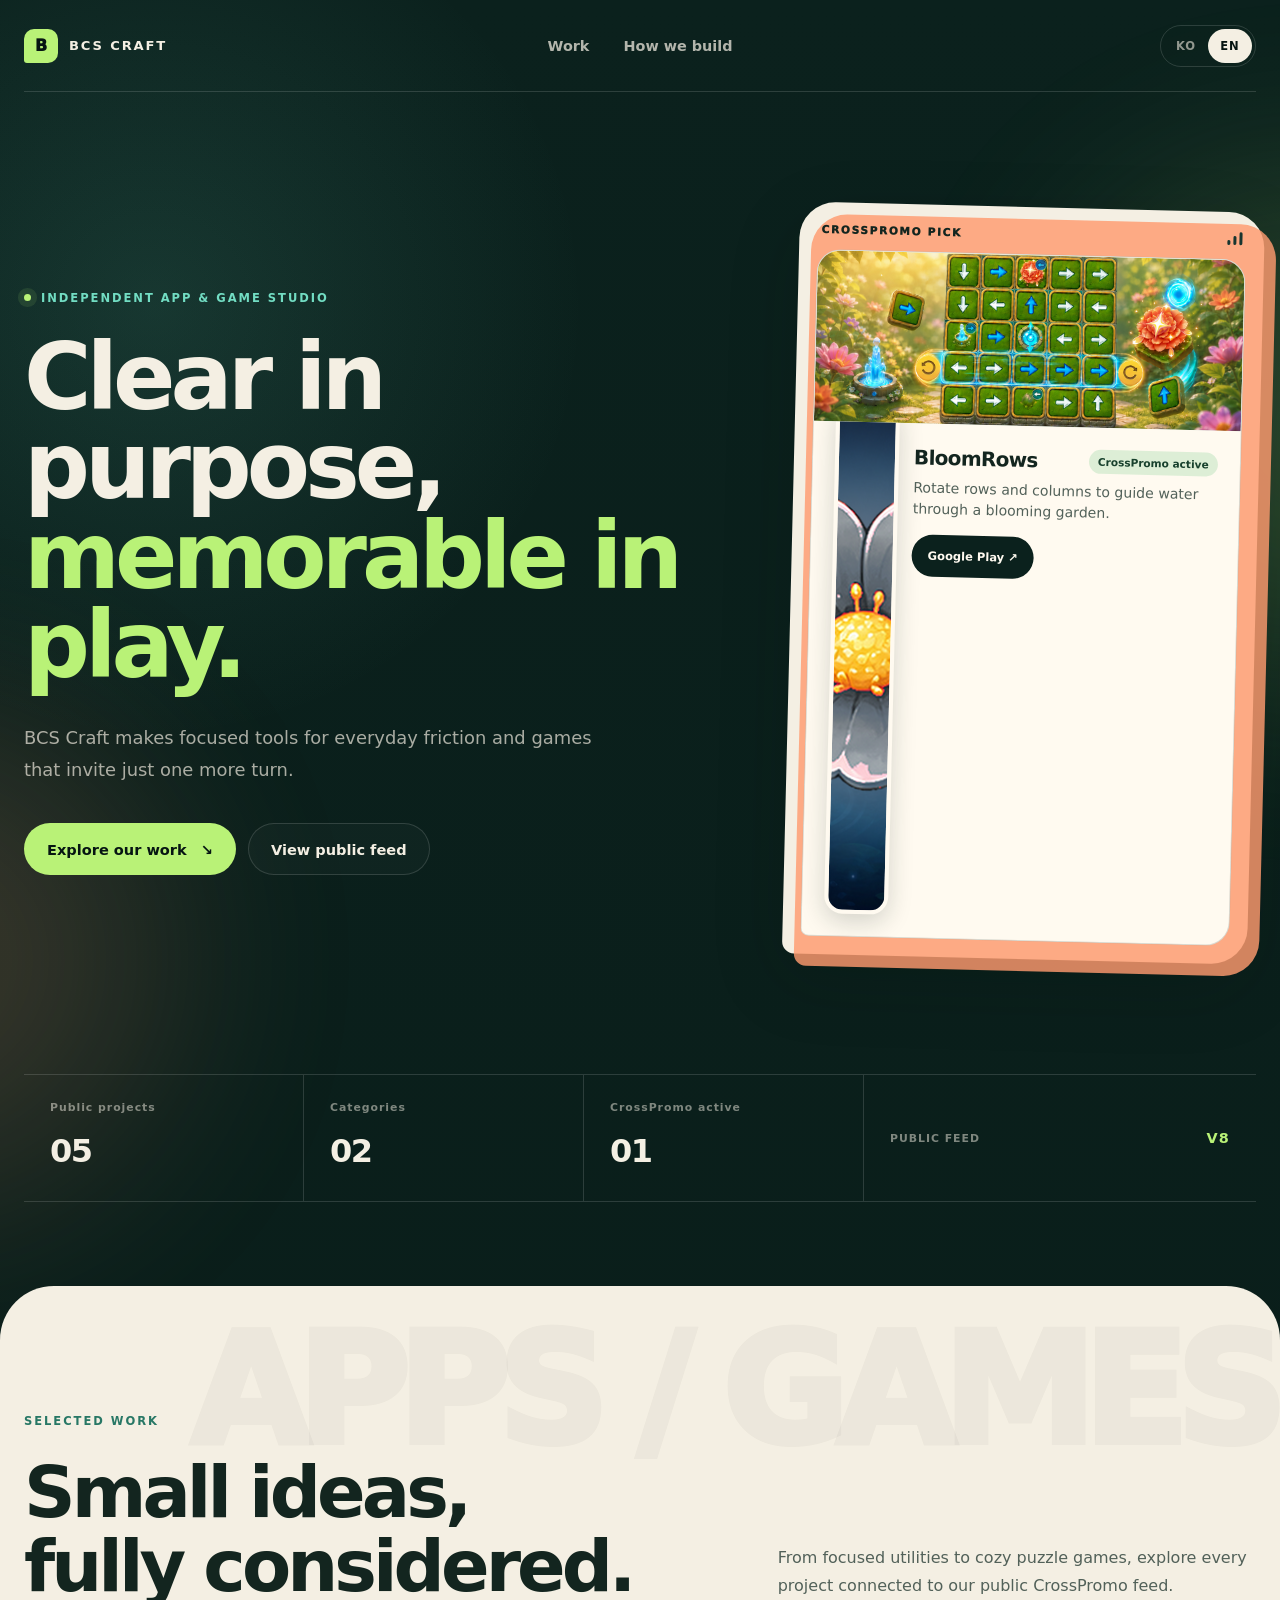
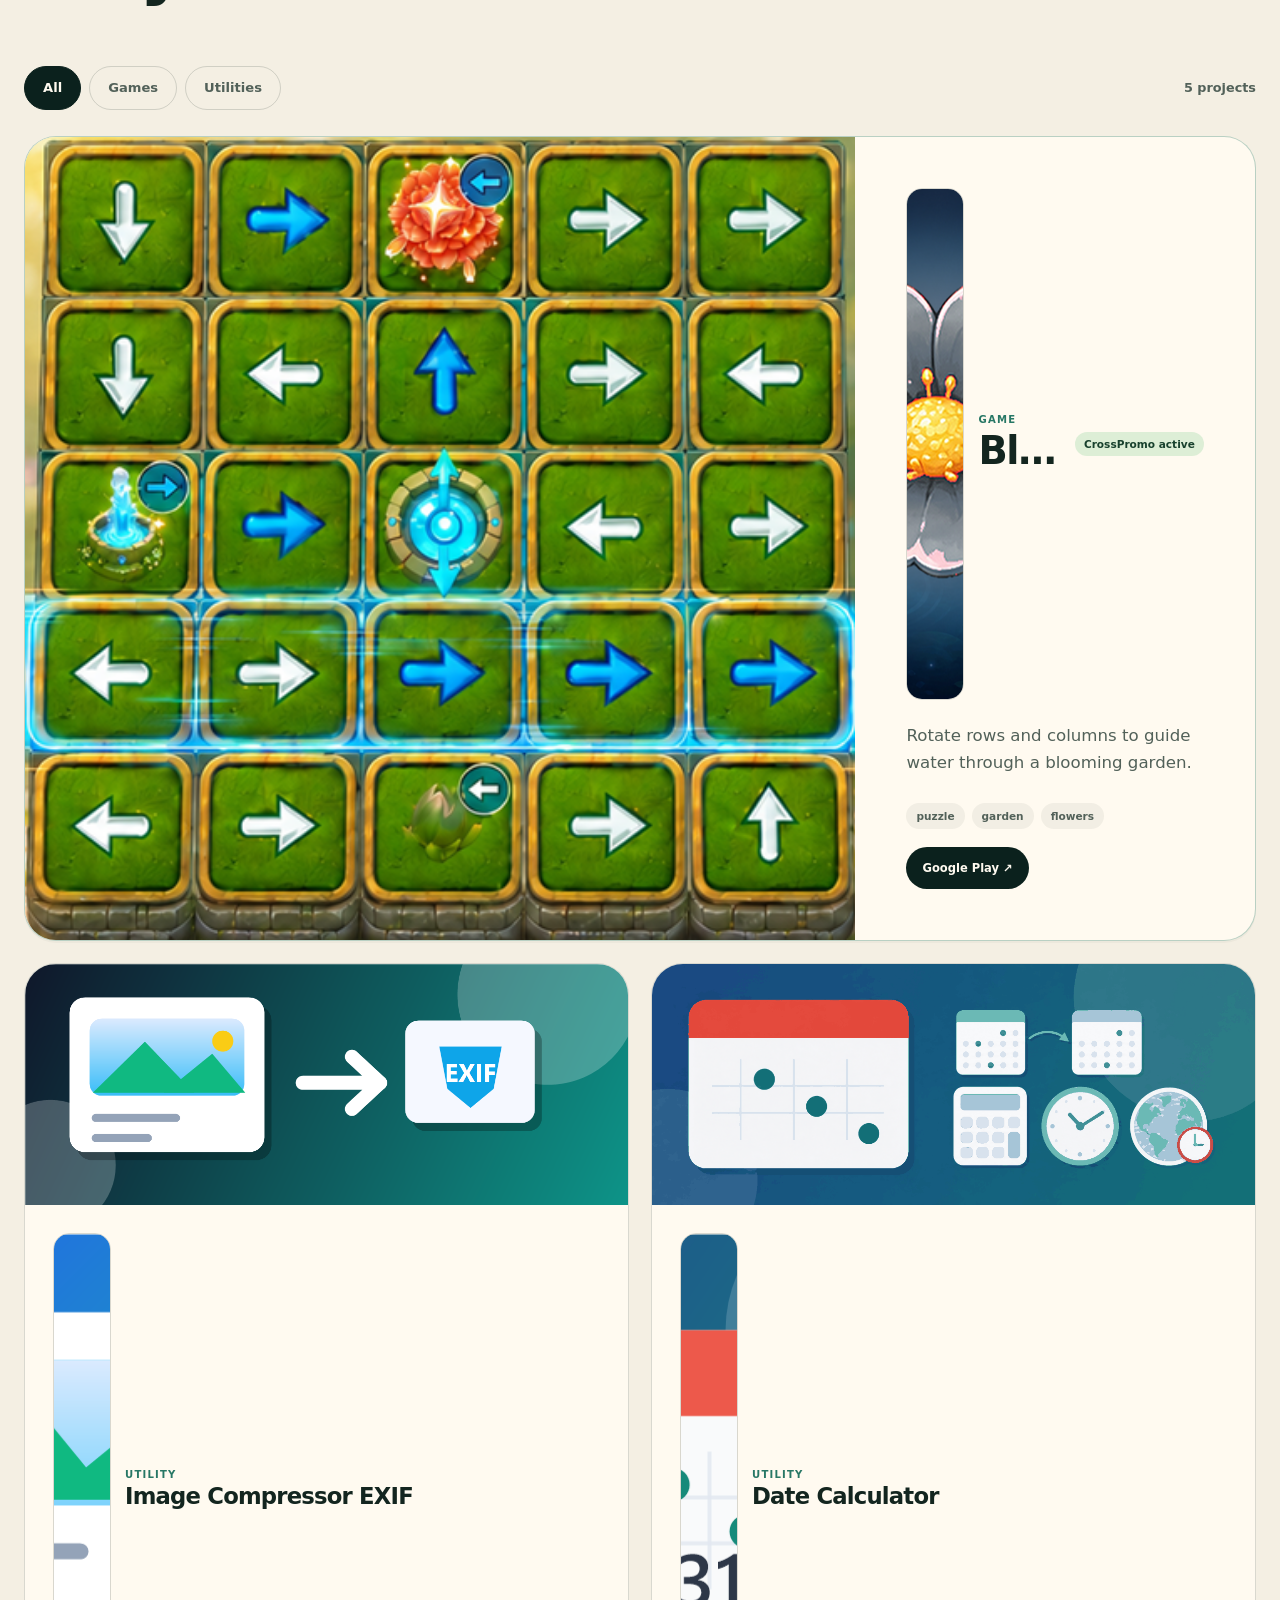
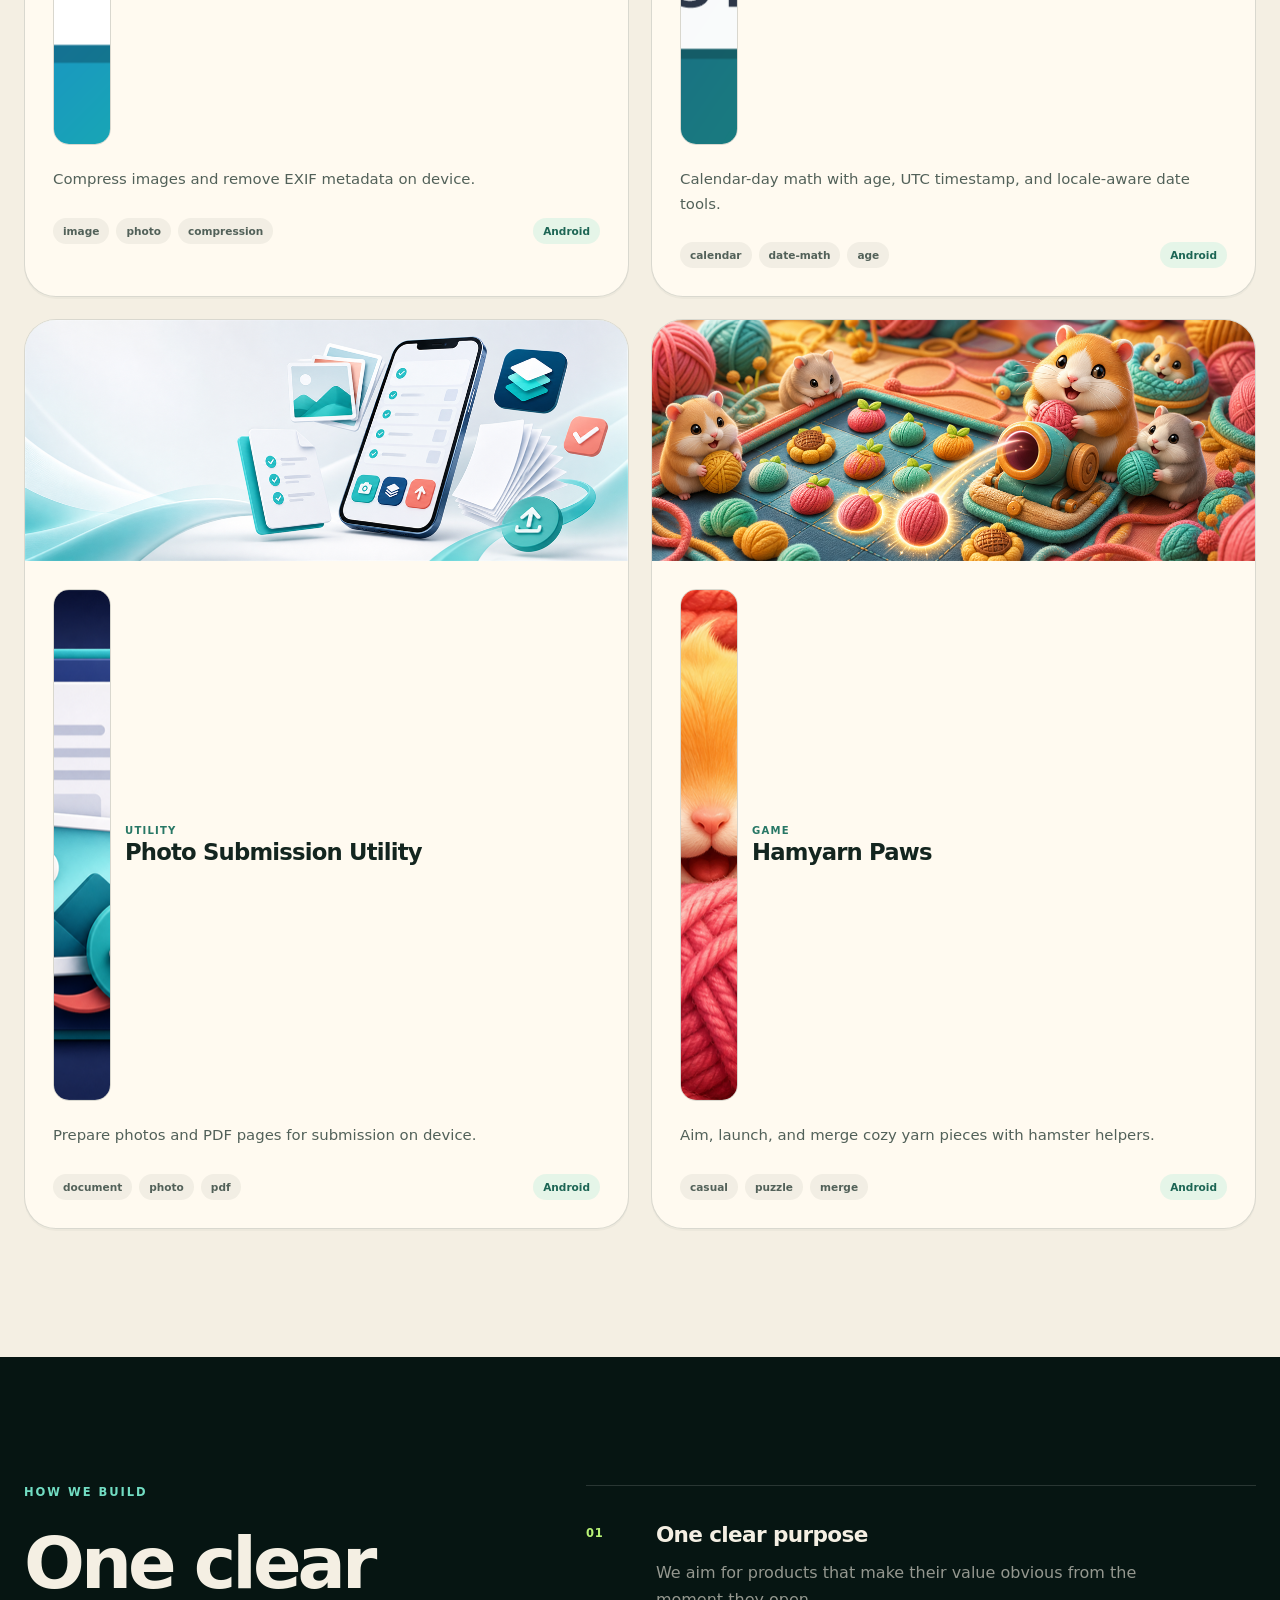
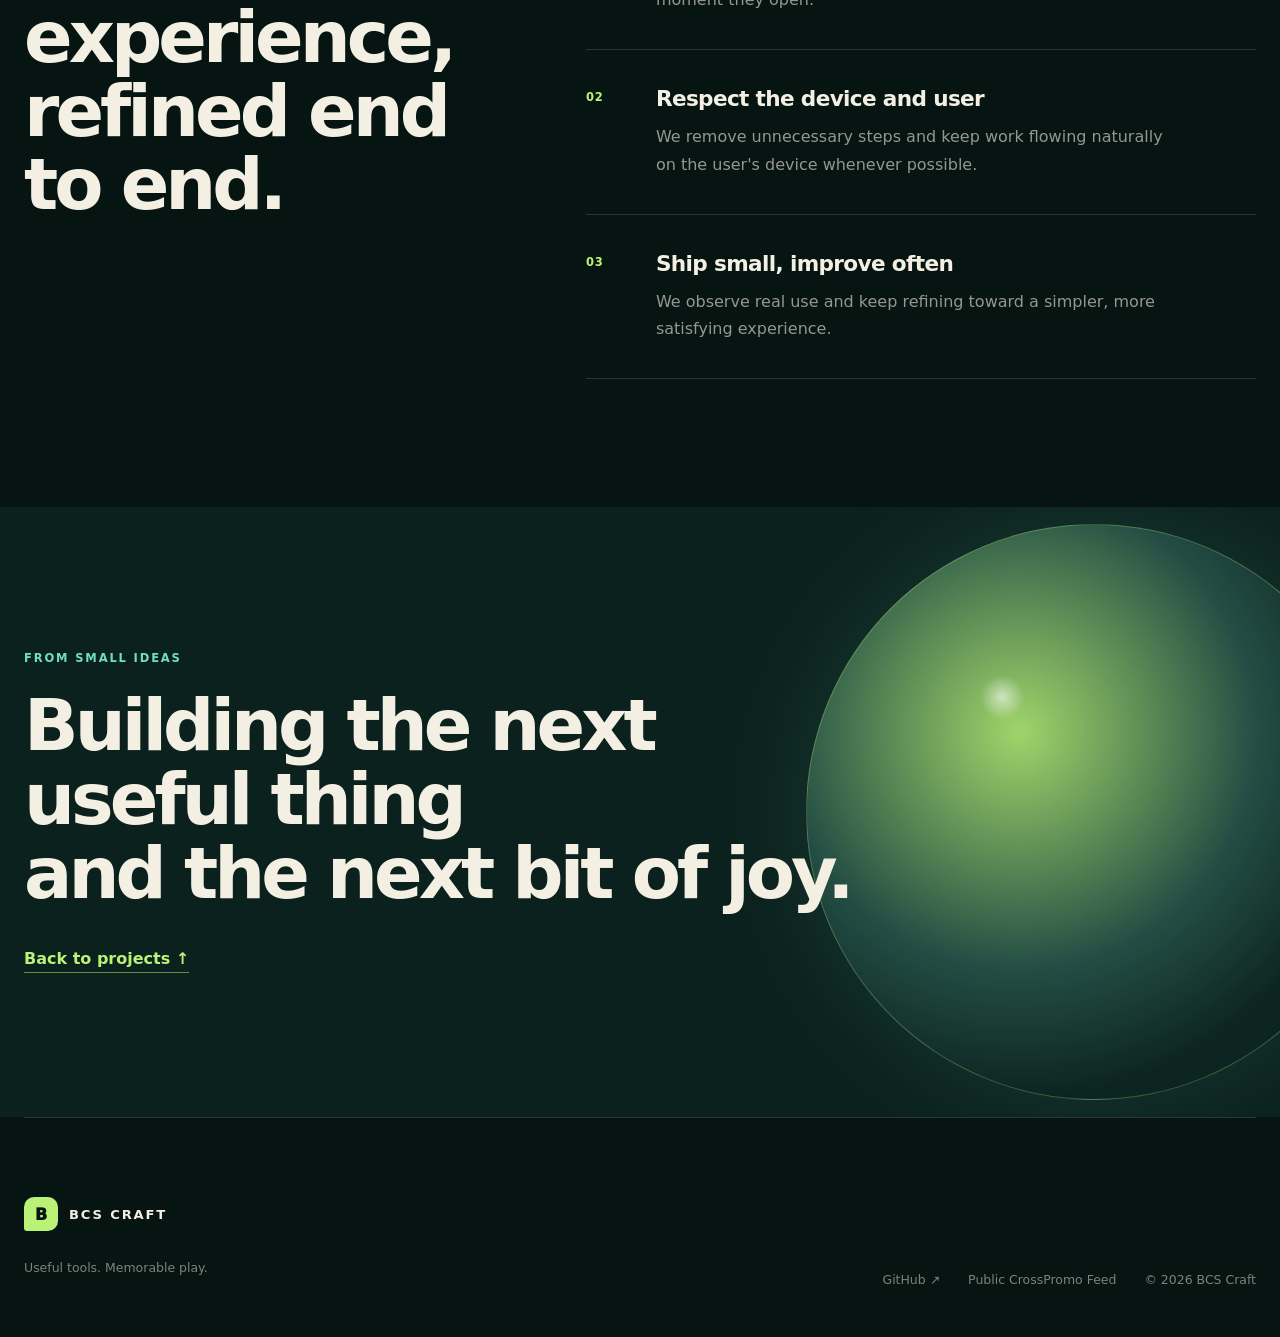
==== index.html @ cc0044fe "feat: 크로스프로모션 개발자 사이트 추가" ====
<!doctype html>
<html lang="ko">
  <head>
    <meta charset="utf-8">
    <meta name="viewport" content="width=device-width, initial-scale=1">
    <meta name="theme-color" content="#0b211d">
    <meta name="description" content="BCS Craft가 만드는 실용적인 앱과 오래 기억되는 게임을 만나보세요.">
    <meta property="og:type" content="website">
    <meta property="og:site_name" content="BCS Craft">
    <meta property="og:title" content="BCS Craft — Apps & Games">
    <meta property="og:description" content="작은 불편을 덜어 주는 도구와 오래 머무는 플레이를 만듭니다.">
    <meta property="og:url" content="https://baegagopa.github.io/crosspromo/">
    <meta property="og:image" content="https://baegagopa.github.io/crosspromo/assets/bloomrows-banner.png">
    <meta property="og:locale" content="ko_KR">
    <meta name="twitter:card" content="summary_large_image">
    <link rel="canonical" href="https://baegagopa.github.io/crosspromo/">
    <link rel="preload" href="./config/crosspromo.json" as="fetch" crossorigin="anonymous">
    <link rel="stylesheet" href="./assets/site.css">
    <title>BCS Craft — Apps & Games</title>
    <script src="./assets/site.js" defer></script>
  </head>
  <body>
    <a class="skip-link" href="#main-content" data-copy="aria.skip">본문으로 바로가기</a>

    <div class="ambient ambient--one" aria-hidden="true"></div>
    <div class="ambient ambient--two" aria-hidden="true"></div>

    <header class="site-header page-width">
      <a class="brand" href="./" aria-label="BCS Craft 홈" data-aria-copy="aria.home">
        <span class="brand__mark" aria-hidden="true">B</span>
        <span class="brand__name">BCS CRAFT</span>
      </a>

      <nav class="site-nav" aria-label="주요 메뉴" data-aria-copy="aria.navigation">
        <a href="#work" data-copy="nav.work">작품</a>
        <a href="#principles" data-copy="nav.principles">만드는 방식</a>
      </nav>

      <div class="language-switch" role="group" aria-label="언어 선택" data-aria-copy="aria.language">
        <button type="button" data-language="ko" aria-pressed="true">KO</button>
        <button type="button" data-language="en" aria-pressed="false">EN</button>
      </div>
    </header>

    <main id="main-content">
      <section class="hero page-width" aria-labelledby="hero-title">
        <div class="hero__copy">
          <p class="eyebrow">
            <span class="eyebrow__dot" aria-hidden="true"></span>
            <span data-copy="hero.eyebrow">INDEPENDENT APP &amp; GAME STUDIO</span>
          </p>
          <h1 id="hero-title">
            <span data-copy="hero.titleLead">쓸모는 선명하게,</span>
            <strong data-copy="hero.titleAccent">플레이는 오래 남게.</strong>
          </h1>
          <p class="hero__lead" data-copy="hero.lead">
            BCS Craft는 일상의 작은 불편을 덜어 주는 도구와, 자꾸 한 번 더 생각나는 게임을 만듭니다.
          </p>
          <div class="hero__actions">
            <a class="button button--primary" href="#work">
              <span data-copy="hero.primaryAction">작품 둘러보기</span>
              <span aria-hidden="true">↘</span>
            </a>
            <a class="button button--ghost" href="./config/crosspromo.json">
              <span data-copy="hero.secondaryAction">공개 피드 보기</span>
            </a>
          </div>
        </div>

        <aside class="spotlight-shell" aria-labelledby="spotlight-title">
          <div class="spotlight-shell__topline">
            <p data-copy="spotlight.label">CROSSPROMO PICK</p>
            <span class="signal" aria-hidden="true"><i></i><i></i><i></i></span>
          </div>
          <div id="spotlight" class="spotlight" aria-busy="true">
            <div class="spotlight__skeleton" aria-hidden="true">
              <div class="skeleton-block skeleton-block--media"></div>
              <div class="skeleton-row">
                <div class="skeleton-block skeleton-block--icon"></div>
                <div class="skeleton-lines">
                  <div class="skeleton-block"></div>
                  <div class="skeleton-block"></div>
                </div>
              </div>
            </div>
          </div>
          <p id="spotlight-title" class="visually-hidden" data-copy="spotlight.accessibleTitle">현재 추천 작품</p>
        </aside>
      </section>

      <section class="studio-stats page-width" aria-label="스튜디오 현황" data-aria-copy="aria.stats">
        <dl>
          <div>
            <dt data-copy="stats.projects">공개 프로젝트</dt>
            <dd id="project-count">—</dd>
          </div>
          <div>
            <dt data-copy="stats.categories">카테고리</dt>
            <dd id="category-count">—</dd>
          </div>
          <div>
            <dt data-copy="stats.active">CrossPromo 활성</dt>
            <dd id="recommended-count">—</dd>
          </div>
          <div class="studio-stats__feed">
            <dt data-copy="stats.feed">PUBLIC FEED</dt>
            <dd id="feed-version">SYNCING</dd>
          </div>
        </dl>
      </section>

      <section id="work" class="catalog" aria-labelledby="work-title">
        <div class="catalog__inner page-width">
          <p class="catalog__watermark" aria-hidden="true">APPS / GAMES</p>
          <div class="section-heading">
            <div>
              <p class="eyebrow eyebrow--dark" data-copy="work.eyebrow">SELECTED WORK</p>
              <h2 id="work-title" data-copy="work.title">작은 아이디어를<br>완성도 있게.</h2>
            </div>
            <p data-copy="work.description">
              유틸리티부터 퍼즐 게임까지. 공개 CrossPromo 피드와 연결된 프로젝트를 한곳에서 소개합니다.
            </p>
          </div>

          <div class="catalog-toolbar">
            <div class="filters" role="group" aria-label="작품 필터" data-aria-copy="aria.filters">
              <button type="button" data-filter="all" aria-pressed="true" data-copy="filters.all">전체</button>
              <button type="button" data-filter="game" aria-pressed="false" data-copy="filters.games">게임</button>
              <button type="button" data-filter="utility" aria-pressed="false" data-copy="filters.utilities">유틸리티</button>
            </div>
            <p id="result-count" class="result-count"></p>
          </div>

          <div id="app-grid" class="app-grid" aria-busy="true">
            <div class="loading-card" aria-hidden="true"></div>
            <div class="loading-card" aria-hidden="true"></div>
            <div class="loading-card" aria-hidden="true"></div>
          </div>

          <noscript>
            <p class="feed-error">이 페이지에서 작품 목록을 보려면 JavaScript를 활성화해 주세요.</p>
          </noscript>
        </div>
      </section>

      <section id="principles" class="principles" aria-labelledby="principles-title">
        <div class="page-width">
          <div class="principles__intro">
            <p class="eyebrow" data-copy="principles.eyebrow">HOW WE BUILD</p>
            <h2 id="principles-title" data-copy="principles.title">한 가지 경험을<br>끝까지 다듬습니다.</h2>
          </div>
          <ol class="principle-list">
            <li>
              <span>01</span>
              <div>
                <h3 data-copy="principles.focus.title">명확한 한 가지</h3>
                <p data-copy="principles.focus.body">처음 열었을 때 무엇을 할 수 있는지 바로 이해되는 제품을 지향합니다.</p>
              </div>
            </li>
            <li>
              <span>02</span>
              <div>
                <h3 data-copy="principles.care.title">기기와 사용자를 존중</h3>
                <p data-copy="principles.care.body">불필요한 단계를 덜고, 가능한 작업은 사용자의 기기 안에서 자연스럽게 이어갑니다.</p>
              </div>
            </li>
            <li>
              <span>03</span>
              <div>
                <h3 data-copy="principles.iterate.title">작게 내고 꾸준히 개선</h3>
                <p data-copy="principles.iterate.body">실제 사용 흐름을 살피며 더 단순하고 기분 좋은 경험으로 다듬습니다.</p>
              </div>
            </li>
          </ol>
        </div>
      </section>

      <section class="closing" aria-labelledby="closing-title">
        <div class="closing__orb" aria-hidden="true"></div>
        <div class="page-width closing__inner">
          <p data-copy="closing.eyebrow">FROM SMALL IDEAS</p>
          <h2 id="closing-title" data-copy="closing.title">다음 즐거움과<br>다음 쓸모를 만듭니다.</h2>
          <a href="#work" data-copy="closing.action">프로젝트 다시 보기 ↑</a>
        </div>
      </section>
    </main>

    <footer class="site-footer">
      <div class="page-width site-footer__inner">
        <div>
          <p class="brand brand--footer">
            <span class="brand__mark" aria-hidden="true">B</span>
            <span class="brand__name">BCS CRAFT</span>
          </p>
          <p data-copy="footer.tagline">Useful tools. Memorable play.</p>
        </div>
        <div class="site-footer__meta">
          <a href="https://github.com/Baegagopa" target="_blank" rel="noopener noreferrer">GitHub ↗</a>
          <a href="./config/crosspromo.json" data-copy="footer.feed">Public CrossPromo Feed</a>
          <p>© <span id="current-year">2026</span> BCS Craft</p>
        </div>
      </div>
    </footer>

    <p id="page-status" class="visually-hidden" role="status" aria-live="polite"></p>
  </body>
</html>
---- assets/site.css ----
:root {
  --night: #0b211d;
  --night-deep: #061512;
  --night-soft: #17352f;
  --paper: #f4efe3;
  --paper-bright: #fffaf0;
  --ink: #13251f;
  --muted: #526159;
  --mint: #b9f277;
  --aqua: #72ddc3;
  --coral: #ff9b70;
  --line-dark: rgba(255, 255, 255, 0.14);
  --line-light: rgba(19, 37, 31, 0.16);
  --shadow: 0 24px 70px rgba(1, 18, 13, 0.2);
  --radius-lg: 32px;
  --radius-md: 22px;
  --page-width: 1240px;
}

* {
  box-sizing: border-box;
}

html {
  scroll-behavior: smooth;
}

body {
  min-width: 320px;
  margin: 0;
  overflow-x: hidden;
  color: var(--paper);
  background:
    radial-gradient(circle at 12% 5%, rgba(114, 221, 195, 0.12), transparent 27rem),
    linear-gradient(180deg, var(--night) 0%, var(--night-deep) 100%);
  font-family: Pretendard, "Pretendard Variable", Inter, ui-sans-serif, system-ui, -apple-system, BlinkMacSystemFont, "Segoe UI", sans-serif;
  text-rendering: optimizeLegibility;
  -webkit-font-smoothing: antialiased;
}

button,
a {
  -webkit-tap-highlight-color: transparent;
}

button,
input,
textarea,
select {
  font: inherit;
}

a {
  color: inherit;
  text-decoration: none;
}

img {
  display: block;
  max-width: 100%;
}

.page-width {
  width: min(calc(100% - 48px), var(--page-width));
  margin-inline: auto;
}

.skip-link {
  position: fixed;
  z-index: 1000;
  top: 10px;
  left: 10px;
  padding: 12px 18px;
  color: var(--night-deep);
  background: var(--mint);
  border-radius: 999px;
  font-weight: 800;
  transform: translateY(-180%);
  transition: transform 160ms ease;
}

.skip-link:focus {
  transform: translateY(0);
}

.visually-hidden {
  position: absolute !important;
  width: 1px !important;
  height: 1px !important;
  padding: 0 !important;
  margin: -1px !important;
  overflow: hidden !important;
  clip: rect(0, 0, 0, 0) !important;
  white-space: nowrap !important;
  border: 0 !important;
}

.ambient {
  position: fixed;
  z-index: -1;
  width: 30rem;
  aspect-ratio: 1;
  border-radius: 50%;
  filter: blur(110px);
  pointer-events: none;
  opacity: 0.18;
}

.ambient--one {
  top: 12rem;
  right: -17rem;
  background: var(--mint);
}

.ambient--two {
  top: 45rem;
  left: -20rem;
  background: var(--coral);
}

.site-header {
  position: relative;
  z-index: 20;
  display: grid;
  grid-template-columns: 1fr auto 1fr;
  align-items: center;
  min-height: 92px;
  border-bottom: 1px solid var(--line-dark);
}

.brand {
  display: inline-flex;
  align-items: center;
  gap: 11px;
  width: max-content;
  font-size: 0.82rem;
  font-weight: 900;
  letter-spacing: 0.14em;
}

.brand__mark {
  display: grid;
  width: 34px;
  height: 34px;
  place-items: center;
  color: var(--night-deep);
  background: var(--mint);
  border-radius: 10px 10px 10px 3px;
  font-size: 1rem;
  font-weight: 950;
  letter-spacing: 0;
}

.site-nav {
  display: flex;
  align-items: center;
  gap: 34px;
  color: rgba(244, 239, 227, 0.72);
  font-size: 0.9rem;
  font-weight: 700;
}

.site-nav a {
  display: inline-flex;
  min-height: 44px;
  align-items: center;
}

.site-nav a,
.site-footer a {
  transition: color 160ms ease;
}

.site-nav a:hover,
.site-footer a:hover {
  color: var(--mint);
}

.language-switch {
  display: flex;
  justify-self: end;
  padding: 3px;
  border: 1px solid var(--line-dark);
  border-radius: 999px;
}

.language-switch button {
  min-width: 44px;
  min-height: 34px;
  padding: 0 12px;
  color: rgba(244, 239, 227, 0.58);
  background: transparent;
  border: 0;
  border-radius: 999px;
  font-size: 0.72rem;
  font-weight: 900;
  letter-spacing: 0.08em;
  cursor: pointer;
}

.language-switch button[aria-pressed="true"] {
  color: var(--night-deep);
  background: var(--paper);
}

.hero {
  display: grid;
  grid-template-columns: minmax(0, 1.05fr) minmax(360px, 0.72fr);
  gap: clamp(3rem, 7vw, 7rem);
  align-items: center;
  min-height: 690px;
  padding-block: clamp(4.5rem, 9vw, 8rem);
}

.hero__copy {
  position: relative;
  z-index: 1;
}

.eyebrow {
  display: flex;
  align-items: center;
  gap: 10px;
  margin: 0 0 28px;
  color: var(--aqua);
  font-size: 0.72rem;
  font-weight: 900;
  letter-spacing: 0.17em;
}

.eyebrow__dot {
  width: 7px;
  height: 7px;
  background: var(--mint);
  border-radius: 50%;
  box-shadow: 0 0 0 6px rgba(185, 242, 119, 0.1);
}

.hero h1,
.section-heading h2,
.principles h2,
.closing h2 {
  margin: 0;
  font-weight: 850;
  letter-spacing: -0.055em;
}

.hero h1 {
  max-width: 820px;
  font-size: clamp(3.5rem, 7.2vw, 6.45rem);
  line-height: 0.97;
}

.hero h1 span,
.hero h1 strong {
  display: block;
}

.hero h1 strong {
  color: var(--mint);
  font-weight: inherit;
}

.hero__lead {
  max-width: 590px;
  margin: 32px 0 0;
  color: rgba(244, 239, 227, 0.68);
  font-size: clamp(1rem, 1.4vw, 1.18rem);
  line-height: 1.75;
  word-break: keep-all;
}

.hero__actions {
  display: flex;
  flex-wrap: wrap;
  gap: 12px;
  margin-top: 38px;
}

.button {
  display: inline-flex;
  align-items: center;
  justify-content: center;
  gap: 14px;
  min-height: 52px;
  padding: 0 22px;
  border: 1px solid transparent;
  border-radius: 999px;
  font-size: 0.91rem;
  font-weight: 850;
  transition: transform 180ms ease, background-color 180ms ease, border-color 180ms ease;
}

.button:hover {
  transform: translateY(-2px);
}

.button--primary {
  color: var(--night-deep);
  background: var(--mint);
}

.button--ghost {
  color: var(--paper);
  border-color: var(--line-dark);
  background: rgba(255, 255, 255, 0.025);
}

.button--ghost:hover {
  border-color: rgba(185, 242, 119, 0.55);
}

.spotlight-shell {
  position: relative;
  padding: 18px;
  color: var(--ink);
  background: var(--paper);
  border-radius: 36px 36px 36px 12px;
  box-shadow: var(--shadow);
  transform: rotate(1.4deg);
}

.spotlight-shell::before {
  position: absolute;
  z-index: -1;
  inset: 12px -12px -12px 12px;
  content: "";
  background: var(--coral);
  border-radius: inherit;
  opacity: 0.82;
}

.spotlight-shell__topline {
  display: flex;
  align-items: center;
  justify-content: space-between;
  padding: 2px 4px 14px;
}

.spotlight-shell__topline p {
  margin: 0;
  font-size: 0.66rem;
  font-weight: 950;
  letter-spacing: 0.16em;
}

.signal {
  display: flex;
  gap: 3px;
  align-items: end;
  height: 13px;
}

.signal i {
  display: block;
  width: 3px;
  height: 5px;
  background: var(--night-soft);
  border-radius: 3px;
}

.signal i:nth-child(2) {
  height: 9px;
}

.signal i:nth-child(3) {
  height: 13px;
}

.spotlight {
  min-height: 338px;
  overflow: hidden;
  background: var(--paper-bright);
  border: 1px solid var(--line-light);
  border-radius: 24px 24px 24px 8px;
}

.spotlight__media {
  position: relative;
  aspect-ratio: 2.5 / 1;
  overflow: hidden;
  background: #dce5dc;
}

.spotlight__media img {
  width: 100%;
  height: 100%;
  object-fit: cover;
}

.spotlight__body {
  display: grid;
  grid-template-columns: 64px 1fr;
  gap: 15px;
  align-items: start;
  padding: 22px;
}

.spotlight__icon {
  width: 64px;
  aspect-ratio: 1;
  margin-top: -42px;
  object-fit: cover;
  background: var(--paper-bright);
  border: 4px solid var(--paper-bright);
  border-radius: 18px;
  box-shadow: 0 8px 24px rgba(19, 37, 31, 0.18);
}

.spotlight__meta {
  min-width: 0;
}

.spotlight__meta-top {
  display: flex;
  align-items: center;
  justify-content: space-between;
  gap: 12px;
}

.spotlight__meta h3 {
  margin: 0;
  overflow: hidden;
  font-size: 1.25rem;
  letter-spacing: -0.035em;
  text-overflow: ellipsis;
  white-space: nowrap;
}

.spotlight__meta p {
  margin: 8px 0 0;
  color: var(--muted);
  font-size: 0.88rem;
  line-height: 1.55;
  word-break: keep-all;
}

.status-badge {
  flex: 0 0 auto;
  padding: 6px 9px;
  color: #18412d;
  background: rgba(87, 191, 111, 0.2);
  border-radius: 999px;
  font-size: 0.66rem;
  font-weight: 900;
}

.spotlight__skeleton {
  padding: 0 0 24px;
}

.skeleton-block,
.loading-card {
  background: linear-gradient(100deg, #e3ded4 25%, #f4f0e7 48%, #e3ded4 70%);
  background-size: 220% 100%;
  animation: shimmer 1.4s linear infinite;
}

.skeleton-block--media {
  height: 190px;
}

.skeleton-row {
  display: grid;
  grid-template-columns: 64px 1fr;
  gap: 15px;
  padding: 22px;
}

.skeleton-block--icon {
  width: 64px;
  height: 64px;
  border-radius: 18px;
}

.skeleton-lines {
  display: grid;
  gap: 10px;
  align-content: center;
}

.skeleton-lines .skeleton-block {
  height: 14px;
  border-radius: 999px;
}

.skeleton-lines .skeleton-block:last-child {
  width: 72%;
}

.studio-stats {
  padding-bottom: 84px;
}

.studio-stats dl {
  display: grid;
  grid-template-columns: repeat(3, 1fr) 1.4fr;
  margin: 0;
  border-top: 1px solid var(--line-dark);
  border-bottom: 1px solid var(--line-dark);
}

.studio-stats dl > div {
  min-height: 126px;
  padding: 26px;
  border-right: 1px solid var(--line-dark);
}

.studio-stats dl > div:last-child {
  border-right: 0;
}

.studio-stats dt {
  margin-bottom: 18px;
  color: rgba(244, 239, 227, 0.5);
  font-size: 0.68rem;
  font-weight: 850;
  letter-spacing: 0.09em;
}

.studio-stats dd {
  margin: 0;
  font-size: 2rem;
  font-weight: 850;
  letter-spacing: -0.05em;
}

.studio-stats__feed {
  display: flex;
  align-items: center;
  justify-content: space-between;
  gap: 20px;
}

.studio-stats__feed dt {
  margin: 0;
}

.studio-stats__feed dd {
  color: var(--mint);
  font-size: 0.9rem;
  letter-spacing: 0.08em;
}

.catalog {
  position: relative;
  overflow: hidden;
  padding: clamp(6rem, 10vw, 9rem) 0 8rem;
  color: var(--ink);
  background: var(--paper);
  border-radius: 54px 54px 0 0;
}

.catalog__inner {
  position: relative;
}

.catalog__watermark {
  position: absolute;
  z-index: 0;
  top: -7rem;
  right: -1rem;
  margin: 0;
  color: rgba(19, 37, 31, 0.035);
  font-size: clamp(5rem, 12vw, 10rem);
  font-weight: 950;
  letter-spacing: -0.08em;
  white-space: nowrap;
}

.section-heading {
  position: relative;
  z-index: 1;
  display: grid;
  grid-template-columns: 1.1fr 0.8fr;
  gap: 6rem;
  align-items: end;
}

.eyebrow--dark {
  color: #277765;
}

.section-heading h2,
.principles h2,
.closing h2 {
  font-size: clamp(2.8rem, 5.6vw, 5.4rem);
  line-height: 1.03;
}

.section-heading > p {
  max-width: 480px;
  margin: 0 0 4px;
  color: var(--muted);
  font-size: 1rem;
  line-height: 1.75;
  word-break: keep-all;
}

.catalog-toolbar {
  display: flex;
  align-items: center;
  justify-content: space-between;
  gap: 24px;
  margin: 62px 0 26px;
}

.filters {
  display: flex;
  flex-wrap: wrap;
  gap: 8px;
}

.filters button {
  min-height: 44px;
  padding: 0 18px;
  color: var(--muted);
  background: transparent;
  border: 1px solid var(--line-light);
  border-radius: 999px;
  font-size: 0.82rem;
  font-weight: 850;
  cursor: pointer;
  transition: color 160ms ease, background-color 160ms ease, border-color 160ms ease;
}

.filters button[aria-pressed="true"] {
  color: var(--paper-bright);
  background: var(--night);
  border-color: var(--night);
}

.result-count {
  margin: 0;
  color: var(--muted);
  font-size: 0.8rem;
  font-weight: 750;
}

.app-grid {
  display: grid;
  grid-template-columns: repeat(2, minmax(0, 1fr));
  gap: 22px;
}

.loading-card {
  min-height: 430px;
  border-radius: var(--radius-lg);
}

.loading-card:first-child {
  grid-column: 1 / -1;
  min-height: 500px;
}

.product-card {
  position: relative;
  overflow: hidden;
  background: var(--paper-bright);
  border: 1px solid var(--line-light);
  border-radius: var(--radius-lg);
  box-shadow: 0 2px 0 rgba(19, 37, 31, 0.03);
  animation: card-in 520ms both;
  transition: transform 220ms ease, box-shadow 220ms ease, border-color 220ms ease;
}

.product-card--linked:hover {
  transform: translateY(-5px);
  border-color: rgba(28, 104, 86, 0.38);
  box-shadow: 0 24px 54px rgba(19, 37, 31, 0.11);
}

.product-card--recommended {
  grid-column: 1 / -1;
  display: grid;
  grid-template-columns: minmax(0, 1.35fr) minmax(340px, 0.65fr);
  border-color: rgba(39, 119, 101, 0.32);
}

.product-card__media {
  position: relative;
  aspect-ratio: 2.5 / 1;
  overflow: hidden;
  background: #dfe6df;
}

.product-card--recommended .product-card__media {
  min-height: 100%;
  aspect-ratio: auto;
}

.product-card__media img {
  width: 100%;
  height: 100%;
  object-fit: cover;
  transition: transform 700ms cubic-bezier(0.22, 1, 0.36, 1);
}

.product-card--linked:hover .product-card__media img {
  transform: scale(1.025);
}

.product-card__body {
  display: flex;
  min-height: 230px;
  flex-direction: column;
  padding: 28px;
}

.product-card--recommended .product-card__body {
  min-height: 390px;
  justify-content: center;
  padding: clamp(30px, 4vw, 52px);
}

.product-card__heading {
  display: grid;
  grid-template-columns: 58px minmax(0, 1fr) auto;
  gap: 14px;
  align-items: center;
}

.product-card__icon {
  width: 58px;
  aspect-ratio: 1;
  object-fit: cover;
  border: 1px solid var(--line-light);
  border-radius: 16px;
}

.product-card__title-group {
  min-width: 0;
}

.product-card__type {
  display: block;
  margin-bottom: 3px;
  color: #277765;
  font-size: 0.63rem;
  font-weight: 900;
  letter-spacing: 0.12em;
  text-transform: uppercase;
}

.product-card h3 {
  margin: 0;
  overflow: hidden;
  font-size: clamp(1.12rem, 2vw, 1.42rem);
  letter-spacing: -0.035em;
  text-overflow: ellipsis;
  white-space: nowrap;
}

.product-card--recommended h3 {
  font-size: clamp(1.7rem, 3vw, 2.55rem);
}

.product-card__tagline {
  margin: 22px 0 26px;
  color: var(--muted);
  font-size: 0.93rem;
  line-height: 1.65;
  word-break: keep-all;
}

.product-card--recommended .product-card__tagline {
  font-size: 1.04rem;
}

.product-card__footer {
  display: flex;
  flex-wrap: wrap;
  align-items: end;
  justify-content: space-between;
  gap: 18px;
  margin-top: auto;
}

.tag-list,
.platform-list {
  display: flex;
  flex-wrap: wrap;
  gap: 7px;
  margin: 0;
  padding: 0;
  list-style: none;
}

.tag-list li,
.platform-list li {
  padding: 7px 10px;
  color: var(--muted);
  background: rgba(19, 37, 31, 0.055);
  border-radius: 999px;
  font-size: 0.66rem;
  font-weight: 800;
}

.platform-list li {
  color: #1c6554;
  background: rgba(114, 221, 195, 0.18);
}

.store-links {
  display: flex;
  flex-wrap: wrap;
  gap: 8px;
  margin: 0;
  padding: 0;
  list-style: none;
}

.store-link {
  display: inline-flex;
  min-height: 42px;
  align-items: center;
  justify-content: center;
  gap: 9px;
  padding: 0 16px;
  color: var(--paper-bright);
  background: var(--night);
  border-radius: 999px;
  font-size: 0.72rem;
  font-weight: 850;
  transition: color 160ms ease, background-color 160ms ease, transform 160ms ease;
}

.store-link:hover {
  color: var(--night-deep);
  background: var(--mint);
  transform: translateY(-1px);
}

.spotlight__meta .store-links {
  margin-top: 14px;
}

img.is-missing {
  background:
    linear-gradient(135deg, rgba(114, 221, 195, 0.3), rgba(185, 242, 119, 0.14)),
    var(--paper);
}

.feed-error {
  grid-column: 1 / -1;
  margin: 0;
  padding: 34px;
  color: #6e3a28;
  background: #fff3e9;
  border: 1px solid rgba(143, 75, 48, 0.24);
  border-radius: var(--radius-md);
  line-height: 1.65;
}

.retry-button {
  display: inline-flex;
  min-height: 42px;
  align-items: center;
  margin-top: 16px;
  padding: 0 17px;
  color: var(--paper-bright);
  background: var(--night);
  border: 0;
  border-radius: 999px;
  font-weight: 800;
  cursor: pointer;
}

.principles {
  padding: 8rem 0;
  color: var(--paper);
  background: var(--night-deep);
}

.principles > .page-width {
  display: grid;
  grid-template-columns: 0.8fr 1.2fr;
  gap: clamp(4rem, 9vw, 8rem);
}

.principles__intro {
  position: sticky;
  top: 40px;
  align-self: start;
}

.principle-list {
  margin: 0;
  padding: 0;
  list-style: none;
}

.principle-list li {
  display: grid;
  grid-template-columns: 48px 1fr;
  gap: 22px;
  padding: 36px 0;
  border-top: 1px solid var(--line-dark);
}

.principle-list li:last-child {
  border-bottom: 1px solid var(--line-dark);
}

.principle-list > li > span {
  padding-top: 4px;
  color: var(--mint);
  font-size: 0.72rem;
  font-weight: 900;
  letter-spacing: 0.08em;
}

.principle-list h3 {
  margin: 0;
  font-size: 1.35rem;
  letter-spacing: -0.03em;
}

.principle-list p {
  max-width: 520px;
  margin: 12px 0 0;
  color: rgba(244, 239, 227, 0.6);
  line-height: 1.7;
  word-break: keep-all;
}

.closing {
  position: relative;
  overflow: hidden;
  min-height: 610px;
  background: var(--night);
}

.closing__inner {
  position: relative;
  z-index: 1;
  display: flex;
  min-height: 610px;
  flex-direction: column;
  justify-content: center;
}

.closing__inner > p {
  margin: 0 0 24px;
  color: var(--aqua);
  font-size: 0.72rem;
  font-weight: 900;
  letter-spacing: 0.16em;
}

.closing h2 {
  max-width: 850px;
}

.closing a {
  width: max-content;
  margin-top: 38px;
  padding-bottom: 4px;
  color: var(--mint);
  border-bottom: 1px solid rgba(185, 242, 119, 0.52);
  font-weight: 850;
}

.closing__orb {
  position: absolute;
  top: 50%;
  right: -8vw;
  width: min(45vw, 600px);
  aspect-ratio: 1;
  background:
    radial-gradient(circle at 34% 30%, rgba(255, 255, 255, 0.58), transparent 4%),
    radial-gradient(circle at 37% 36%, rgba(185, 242, 119, 0.86), rgba(114, 221, 195, 0.24) 46%, rgba(114, 221, 195, 0.02) 71%);
  border: 1px solid rgba(185, 242, 119, 0.28);
  border-radius: 50%;
  box-shadow: 0 0 110px rgba(114, 221, 195, 0.12);
  transform: translateY(-50%);
}

.site-footer {
  color: var(--paper);
  background: var(--night-deep);
}

.site-footer__inner {
  display: flex;
  align-items: end;
  justify-content: space-between;
  gap: 40px;
  min-height: 220px;
  padding-block: 50px;
  border-top: 1px solid var(--line-dark);
}

.brand--footer {
  margin: 0 0 16px;
}

.site-footer__inner > div > p:last-child,
.site-footer__meta {
  color: rgba(244, 239, 227, 0.5);
  font-size: 0.78rem;
}

.site-footer__meta {
  display: flex;
  gap: 28px;
  align-items: center;
}

.site-footer__meta p {
  margin: 0;
}

button:focus-visible,
a:focus-visible {
  outline: 3px solid var(--coral);
  outline-offset: 4px;
}

@keyframes shimmer {
  to {
    background-position-x: -220%;
  }
}

@keyframes card-in {
  from {
    opacity: 0;
    transform: translateY(18px);
  }
  to {
    opacity: 1;
    transform: translateY(0);
  }
}

@media (max-width: 980px) {
  .hero {
    grid-template-columns: 1fr;
    min-height: auto;
  }

  .hero__copy {
    max-width: 760px;
  }

  .spotlight-shell {
    width: min(100%, 620px);
    justify-self: end;
  }

  .studio-stats dl {
    grid-template-columns: repeat(2, 1fr);
  }

  .studio-stats dl > div:nth-child(2) {
    border-right: 0;
  }

  .studio-stats dl > div:nth-child(-n + 2) {
    border-bottom: 1px solid var(--line-dark);
  }

  .section-heading {
    grid-template-columns: 1fr;
    gap: 30px;
  }

  .product-card--recommended {
    grid-template-columns: 1fr;
  }

  .product-card--recommended .product-card__media {
    min-height: 0;
    aspect-ratio: 2.5 / 1;
  }

  .product-card--recommended .product-card__body {
    min-height: 270px;
  }

  .principles > .page-width {
    grid-template-columns: 1fr;
  }

  .principles__intro {
    position: static;
  }
}

@media (max-width: 680px) {
  .page-width {
    width: min(calc(100% - 28px), var(--page-width));
  }

  .site-header {
    grid-template-columns: auto 1fr auto;
    gap: 8px;
    min-height: 76px;
  }

  .site-nav {
    display: flex;
    gap: 12px;
    justify-self: center;
    font-size: 0.72rem;
  }

  .brand__name {
    display: none;
  }

  .hero {
    gap: 3.5rem;
    padding-block: 4rem 5rem;
  }

  .hero h1 {
    font-size: clamp(3rem, 14vw, 4.3rem);
  }

  .hero__lead {
    margin-top: 24px;
  }

  .hero__actions {
    align-items: stretch;
    flex-direction: column;
  }

  .button {
    width: 100%;
  }

  .spotlight-shell {
    padding: 12px;
    border-radius: 28px 28px 28px 10px;
    transform: rotate(0.5deg);
  }

  .spotlight {
    min-height: 300px;
  }

  .spotlight__body {
    grid-template-columns: 54px 1fr;
    padding: 18px;
  }

  .spotlight__icon {
    width: 54px;
  }

  .studio-stats dl {
    grid-template-columns: 1fr 1fr;
  }

  .studio-stats dl > div {
    min-height: 104px;
    padding: 20px;
  }

  .studio-stats dd {
    font-size: 1.6rem;
  }

  .studio-stats__feed {
    display: block;
  }

  .studio-stats__feed dt {
    margin-bottom: 18px;
  }

  .catalog {
    padding-block: 5.5rem;
    border-radius: 34px 34px 0 0;
  }

  .catalog__watermark {
    top: -4rem;
  }

  .catalog-toolbar {
    align-items: flex-start;
    flex-direction: column;
    margin-top: 44px;
  }

  .app-grid {
    grid-template-columns: 1fr;
  }

  .loading-card:first-child,
  .product-card--recommended {
    grid-column: auto;
  }

  .product-card--recommended .product-card__body,
  .product-card__body {
    min-height: 250px;
    padding: 22px;
  }

  .product-card__heading {
    grid-template-columns: 50px minmax(0, 1fr);
  }

  .product-card__icon {
    width: 50px;
  }

  .product-card__heading .status-badge {
    grid-column: 1 / -1;
    width: max-content;
  }

  .principles {
    padding-block: 5.5rem;
  }

  .principle-list li {
    grid-template-columns: 38px 1fr;
    gap: 14px;
  }

  .closing,
  .closing__inner {
    min-height: 540px;
  }

  .closing__orb {
    top: 12%;
    right: -28%;
    width: 82vw;
    opacity: 0.5;
    transform: none;
  }

  .site-footer__inner,
  .site-footer__meta {
    align-items: flex-start;
    flex-direction: column;
  }

  .site-footer__meta {
    gap: 12px;
  }
}

@media (prefers-reduced-motion: reduce) {
  html {
    scroll-behavior: auto;
  }

  *,
  *::before,
  *::after {
    scroll-behavior: auto !important;
    animation-duration: 0.01ms !important;
    animation-iteration-count: 1 !important;
    transition-duration: 0.01ms !important;
  }
}
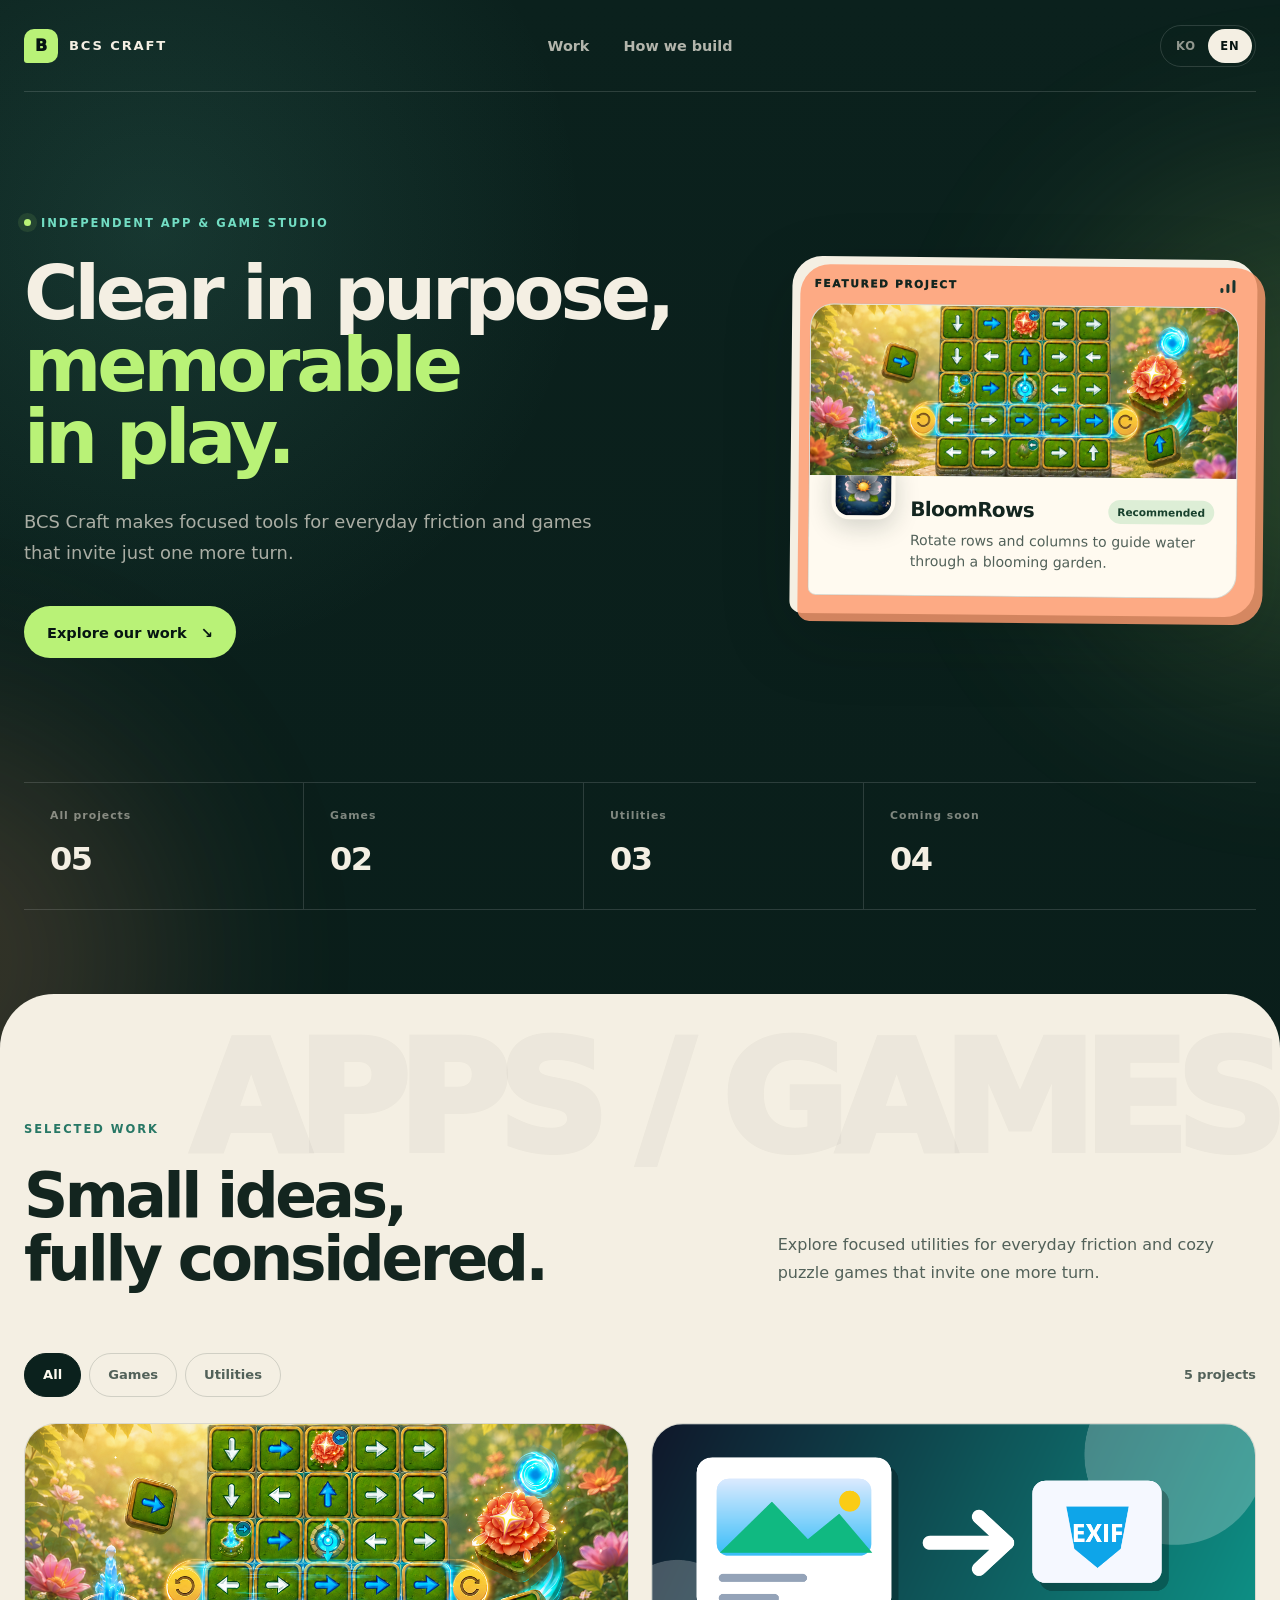
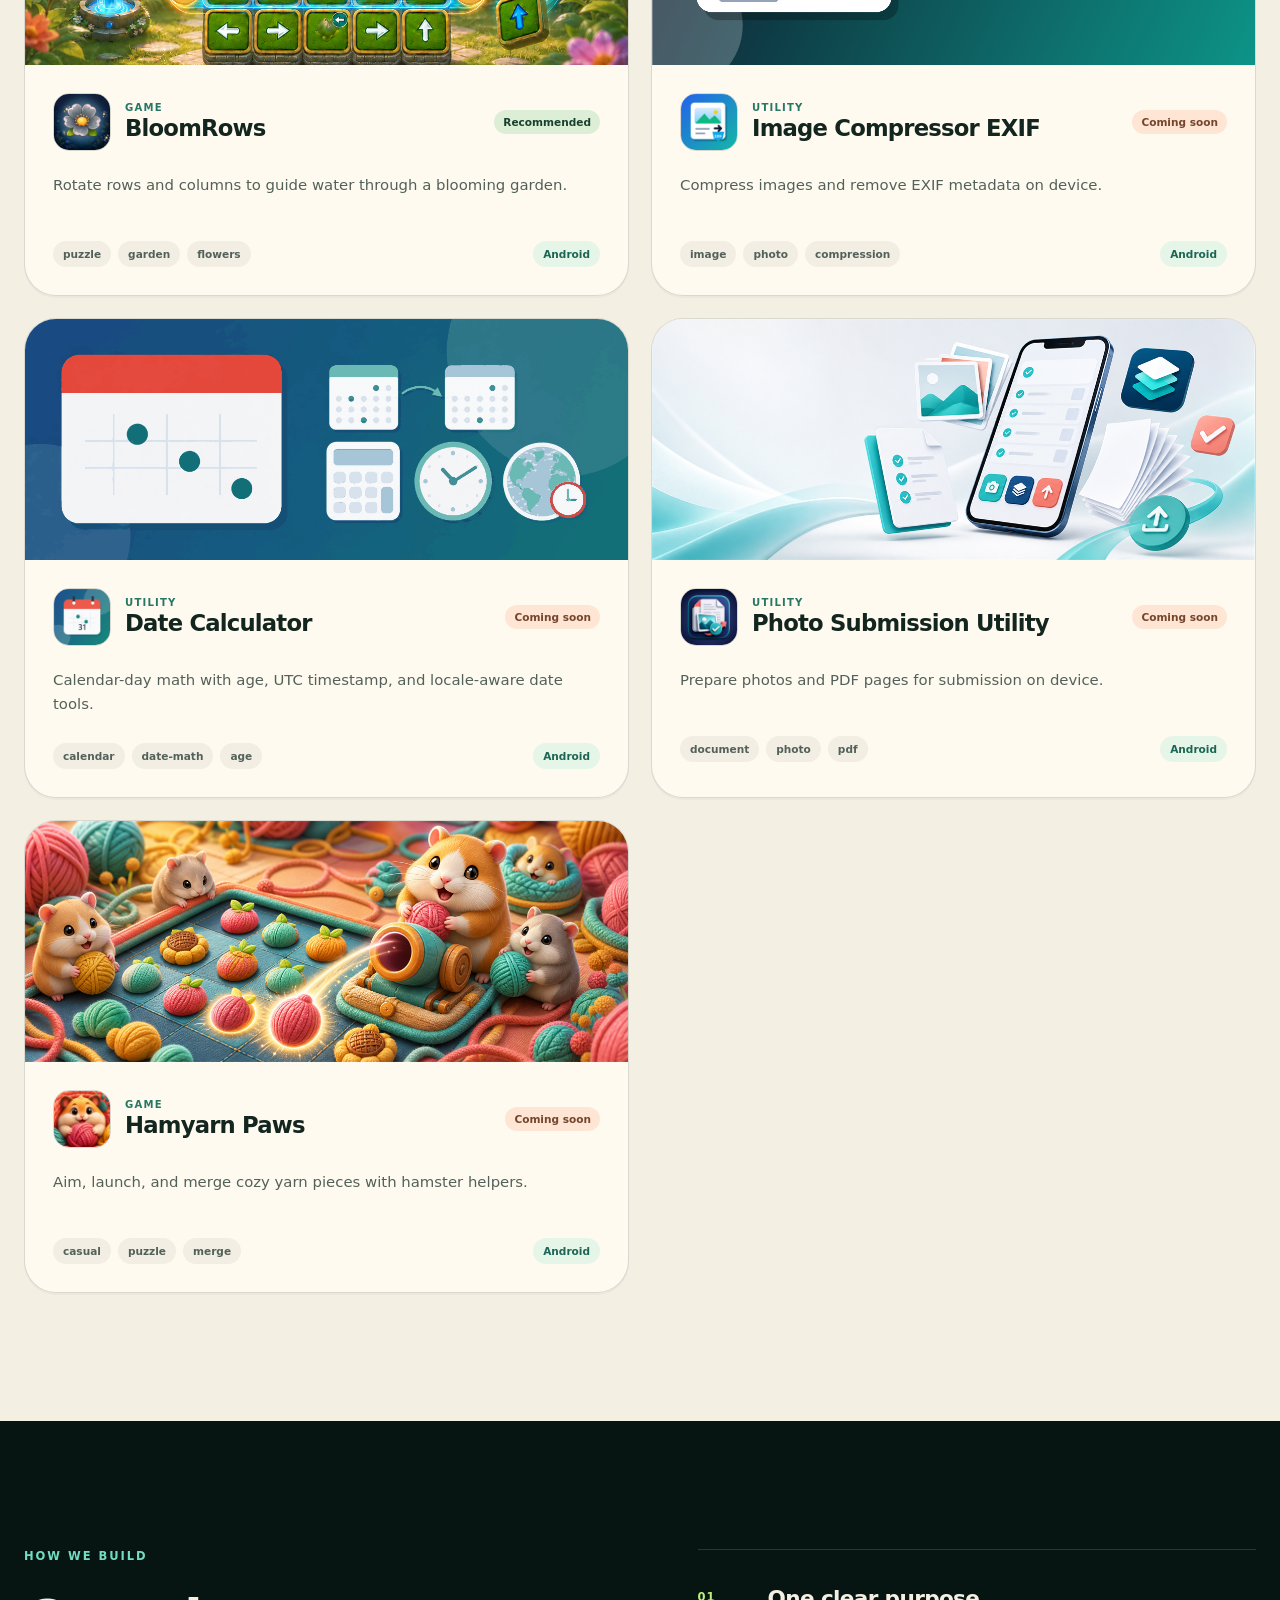
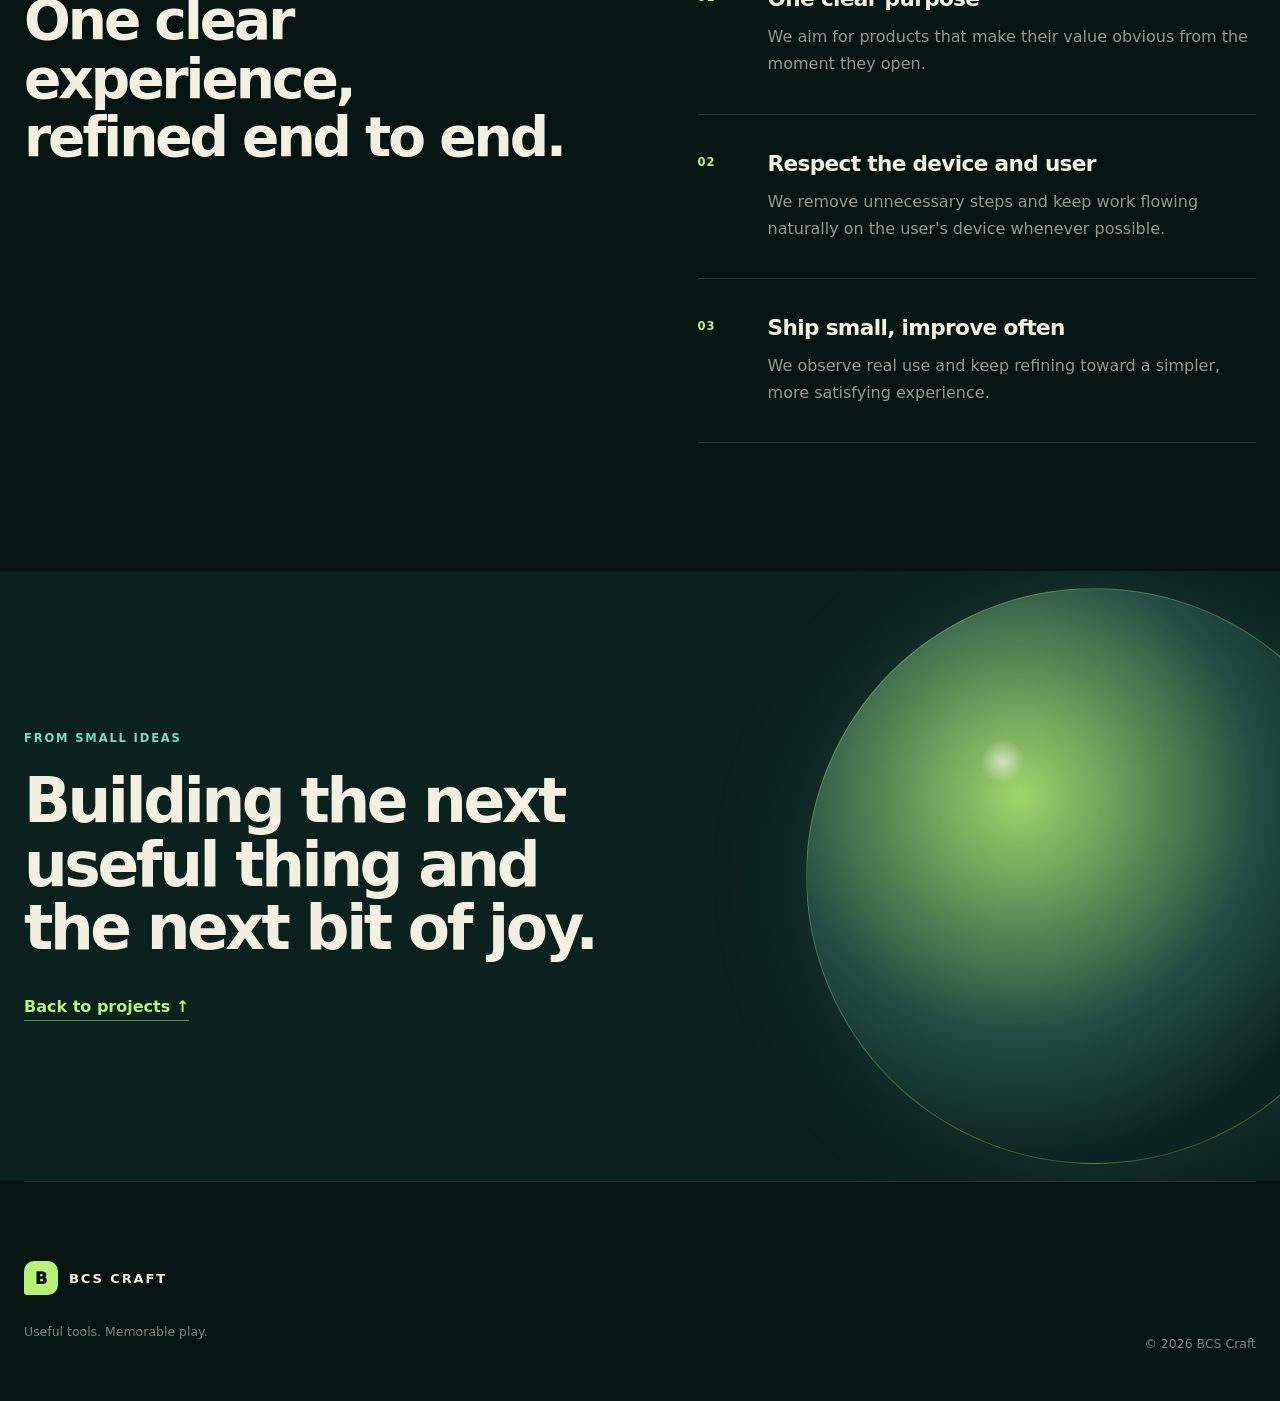
==== commit 41cfff31: "fix: 개발자 사이트 레이아웃과 출시 상태 개선" ====
--- a/index.html
+++ b/index.html
@@ -61,15 +61,12 @@
               <span data-copy="hero.primaryAction">작품 둘러보기</span>
               <span aria-hidden="true">↘</span>
             </a>
-            <a class="button button--ghost" href="./config/crosspromo.json">
-              <span data-copy="hero.secondaryAction">공개 피드 보기</span>
-            </a>
           </div>
         </div>
 
         <aside class="spotlight-shell" aria-labelledby="spotlight-title">
           <div class="spotlight-shell__topline">
-            <p data-copy="spotlight.label">CROSSPROMO PICK</p>
+            <p data-copy="spotlight.label">FEATURED PROJECT</p>
             <span class="signal" aria-hidden="true"><i></i><i></i><i></i></span>
           </div>
           <div id="spotlight" class="spotlight" aria-busy="true">
@@ -91,20 +88,20 @@
       <section class="studio-stats page-width" aria-label="스튜디오 현황" data-aria-copy="aria.stats">
         <dl>
           <div>
-            <dt data-copy="stats.projects">공개 프로젝트</dt>
+            <dt data-copy="stats.projects">전체 프로젝트</dt>
             <dd id="project-count">—</dd>
           </div>
           <div>
-            <dt data-copy="stats.categories">카테고리</dt>
-            <dd id="category-count">—</dd>
-          </div>
-          <div>
-            <dt data-copy="stats.active">CrossPromo 활성</dt>
-            <dd id="recommended-count">—</dd>
-          </div>
-          <div class="studio-stats__feed">
-            <dt data-copy="stats.feed">PUBLIC FEED</dt>
-            <dd id="feed-version">SYNCING</dd>
+            <dt data-copy="stats.games">게임</dt>
+            <dd id="game-count">—</dd>
+          </div>
+          <div>
+            <dt data-copy="stats.utilities">유틸리티</dt>
+            <dd id="utility-count">—</dd>
+          </div>
+          <div>
+            <dt data-copy="stats.upcoming">출시 예정</dt>
+            <dd id="upcoming-count">—</dd>
           </div>
         </dl>
       </section>
@@ -115,10 +112,10 @@
           <div class="section-heading">
             <div>
               <p class="eyebrow eyebrow--dark" data-copy="work.eyebrow">SELECTED WORK</p>
-              <h2 id="work-title" data-copy="work.title">작은 아이디어를<br>완성도 있게.</h2>
+              <h2 id="work-title" data-copy="work.title">작은 아이디어를 완성도 있게.</h2>
             </div>
             <p data-copy="work.description">
-              유틸리티부터 퍼즐 게임까지. 공개 CrossPromo 피드와 연결된 프로젝트를 한곳에서 소개합니다.
+              일상의 작은 불편을 덜어 주는 유틸리티부터 자꾸 한 번 더 생각나는 퍼즐 게임까지 소개합니다.
             </p>
           </div>
 
@@ -147,7 +144,7 @@
         <div class="page-width">
           <div class="principles__intro">
             <p class="eyebrow" data-copy="principles.eyebrow">HOW WE BUILD</p>
-            <h2 id="principles-title" data-copy="principles.title">한 가지 경험을<br>끝까지 다듬습니다.</h2>
+            <h2 id="principles-title" data-copy="principles.title">한 가지 경험을 끝까지 다듬습니다.</h2>
           </div>
           <ol class="principle-list">
             <li>
@@ -179,7 +176,7 @@
         <div class="closing__orb" aria-hidden="true"></div>
         <div class="page-width closing__inner">
           <p data-copy="closing.eyebrow">FROM SMALL IDEAS</p>
-          <h2 id="closing-title" data-copy="closing.title">다음 즐거움과<br>다음 쓸모를 만듭니다.</h2>
+          <h2 id="closing-title" data-copy="closing.title">다음 즐거움과 다음 쓸모를 만듭니다.</h2>
           <a href="#work" data-copy="closing.action">프로젝트 다시 보기 ↑</a>
         </div>
       </section>
@@ -195,8 +192,6 @@
           <p data-copy="footer.tagline">Useful tools. Memorable play.</p>
         </div>
         <div class="site-footer__meta">
-          <a href="https://github.com/Baegagopa" target="_blank" rel="noopener noreferrer">GitHub ↗</a>
-          <a href="./config/crosspromo.json" data-copy="footer.feed">Public CrossPromo Feed</a>
           <p>© <span id="current-year">2026</span> BCS Craft</p>
         </div>
       </div>
--- a/assets/site.css
+++ b/assets/site.css
@@ -243,11 +243,14 @@
   margin: 0;
   font-weight: 850;
   letter-spacing: -0.055em;
+  overflow-wrap: normal;
+  text-wrap: balance;
+  word-break: keep-all;
 }
 
 .hero h1 {
   max-width: 820px;
-  font-size: clamp(3.5rem, 7.2vw, 6.45rem);
+  font-size: clamp(3.1rem, 5.8vw, 5.1rem);
   line-height: 0.97;
 }
 
@@ -259,6 +262,11 @@
 .hero h1 strong {
   color: var(--mint);
   font-weight: inherit;
+}
+
+html[lang="ko"] .hero h1 span,
+html[lang="ko"] .hero h1 strong {
+  white-space: nowrap;
 }
 
 .hero__lead {
@@ -315,15 +323,15 @@
   padding: 18px;
   color: var(--ink);
   background: var(--paper);
-  border-radius: 36px 36px 36px 12px;
+  border-radius: 30px 30px 30px 12px;
   box-shadow: var(--shadow);
-  transform: rotate(1.4deg);
+  transform: rotate(0.55deg);
 }
 
 .spotlight-shell::before {
   position: absolute;
   z-index: -1;
-  inset: 12px -12px -12px 12px;
+  inset: 8px -8px -8px 8px;
   content: "";
   background: var(--coral);
   border-radius: inherit;
@@ -368,7 +376,7 @@
 }
 
 .spotlight {
-  min-height: 338px;
+  min-height: 0;
   overflow: hidden;
   background: var(--paper-bright);
   border: 1px solid var(--line-light);
@@ -398,6 +406,7 @@
 
 .spotlight__icon {
   width: 64px;
+  height: 64px;
   aspect-ratio: 1;
   margin-top: -42px;
   object-fit: cover;
@@ -413,6 +422,7 @@
 
 .spotlight__meta-top {
   display: flex;
+  flex-wrap: wrap;
   align-items: center;
   justify-content: space-between;
   gap: 12px;
@@ -420,11 +430,10 @@
 
 .spotlight__meta h3 {
   margin: 0;
-  overflow: hidden;
   font-size: 1.25rem;
   letter-spacing: -0.035em;
-  text-overflow: ellipsis;
-  white-space: nowrap;
+  line-height: 1.15;
+  word-break: keep-all;
 }
 
 .spotlight__meta p {
@@ -445,6 +454,11 @@
   font-weight: 900;
 }
 
+.status-badge--upcoming {
+  color: #75452d;
+  background: rgba(255, 155, 112, 0.22);
+}
+
 .spotlight__skeleton {
   padding: 0 0 24px;
 }
@@ -582,10 +596,14 @@
 }
 
 .section-heading h2,
-.principles h2,
 .closing h2 {
-  font-size: clamp(2.8rem, 5.6vw, 5.4rem);
+  font-size: clamp(2.7rem, 4.8vw, 4.8rem);
   line-height: 1.03;
+}
+
+.principles h2 {
+  font-size: clamp(2.7rem, 4.3vw, 4.2rem);
+  line-height: 1.06;
 }
 
 .section-heading > p {
@@ -672,8 +690,7 @@
 
 .product-card--recommended {
   grid-column: 1 / -1;
-  display: grid;
-  grid-template-columns: minmax(0, 1.35fr) minmax(340px, 0.65fr);
+  display: block;
   border-color: rgba(39, 119, 101, 0.32);
 }
 
@@ -685,8 +702,8 @@
 }
 
 .product-card--recommended .product-card__media {
-  min-height: 100%;
-  aspect-ratio: auto;
+  min-height: 0;
+  aspect-ratio: 2.5 / 1;
 }
 
 .product-card__media img {
@@ -708,9 +725,12 @@
 }
 
 .product-card--recommended .product-card__body {
-  min-height: 390px;
-  justify-content: center;
-  padding: clamp(30px, 4vw, 52px);
+  display: grid;
+  grid-template-columns: minmax(0, 1fr) minmax(300px, 0.82fr);
+  grid-template-rows: auto auto;
+  gap: 12px 48px;
+  min-height: 0;
+  padding: 32px 36px;
 }
 
 .product-card__heading {
@@ -722,6 +742,7 @@
 
 .product-card__icon {
   width: 58px;
+  height: 58px;
   aspect-ratio: 1;
   object-fit: cover;
   border: 1px solid var(--line-light);
@@ -744,15 +765,21 @@
 
 .product-card h3 {
   margin: 0;
-  overflow: hidden;
   font-size: clamp(1.12rem, 2vw, 1.42rem);
   letter-spacing: -0.035em;
-  text-overflow: ellipsis;
-  white-space: nowrap;
+  line-height: 1.14;
+  overflow-wrap: normal;
+  word-break: keep-all;
 }
 
 .product-card--recommended h3 {
-  font-size: clamp(1.7rem, 3vw, 2.55rem);
+  font-size: clamp(1.55rem, 2.4vw, 2.15rem);
+}
+
+.product-card--recommended .product-card__heading {
+  grid-column: 1;
+  grid-row: 1 / 3;
+  align-self: center;
 }
 
 .product-card__tagline {
@@ -764,7 +791,18 @@
 }
 
 .product-card--recommended .product-card__tagline {
+  grid-column: 2;
+  grid-row: 1;
+  align-self: end;
+  margin: 0;
   font-size: 1.04rem;
+}
+
+.product-card--recommended .product-card__footer {
+  grid-column: 2;
+  grid-row: 2;
+  align-self: start;
+  margin-top: 10px;
 }
 
 .product-card__footer {
@@ -874,7 +912,7 @@
 
 .principles > .page-width {
   display: grid;
-  grid-template-columns: 0.8fr 1.2fr;
+  grid-template-columns: 1fr 1fr;
   gap: clamp(4rem, 9vw, 8rem);
 }
 
@@ -1034,7 +1072,7 @@
   }
 }
 
-@media (max-width: 980px) {
+@media (max-width: 1120px) {
   .hero {
     grid-template-columns: 1fr;
     min-height: auto;
@@ -1076,7 +1114,17 @@
   }
 
   .product-card--recommended .product-card__body {
-    min-height: 270px;
+    display: flex;
+    min-height: 0;
+    padding: 28px;
+  }
+
+  .product-card--recommended .product-card__heading,
+  .product-card--recommended .product-card__tagline,
+  .product-card--recommended .product-card__footer {
+    grid-column: auto;
+    grid-row: auto;
+    align-self: stretch;
   }
 
   .principles > .page-width {
@@ -1116,7 +1164,8 @@
   }
 
   .hero h1 {
-    font-size: clamp(3rem, 14vw, 4.3rem);
+    font-size: clamp(2rem, 9vw, 3.7rem);
+    letter-spacing: -0.07em;
   }
 
   .hero__lead {
@@ -1139,7 +1188,7 @@
   }
 
   .spotlight {
-    min-height: 300px;
+    min-height: 0;
   }
 
   .spotlight__body {
@@ -1149,6 +1198,7 @@
 
   .spotlight__icon {
     width: 54px;
+    height: 54px;
   }
 
   .studio-stats dl {
@@ -1196,10 +1246,13 @@
     grid-column: auto;
   }
 
-  .product-card--recommended .product-card__body,
   .product-card__body {
-    min-height: 250px;
+    min-height: 210px;
     padding: 22px;
+  }
+
+  .product-card--recommended .product-card__body {
+    min-height: 0;
   }
 
   .product-card__heading {
@@ -1208,6 +1261,7 @@
 
   .product-card__icon {
     width: 50px;
+    height: 50px;
   }
 
   .product-card__heading .status-badge {
@@ -1217,6 +1271,12 @@
 
   .principles {
     padding-block: 5.5rem;
+  }
+
+  .section-heading h2,
+  .principles h2,
+  .closing h2 {
+    font-size: clamp(2.35rem, 11vw, 3.35rem);
   }
 
   .principle-list li {
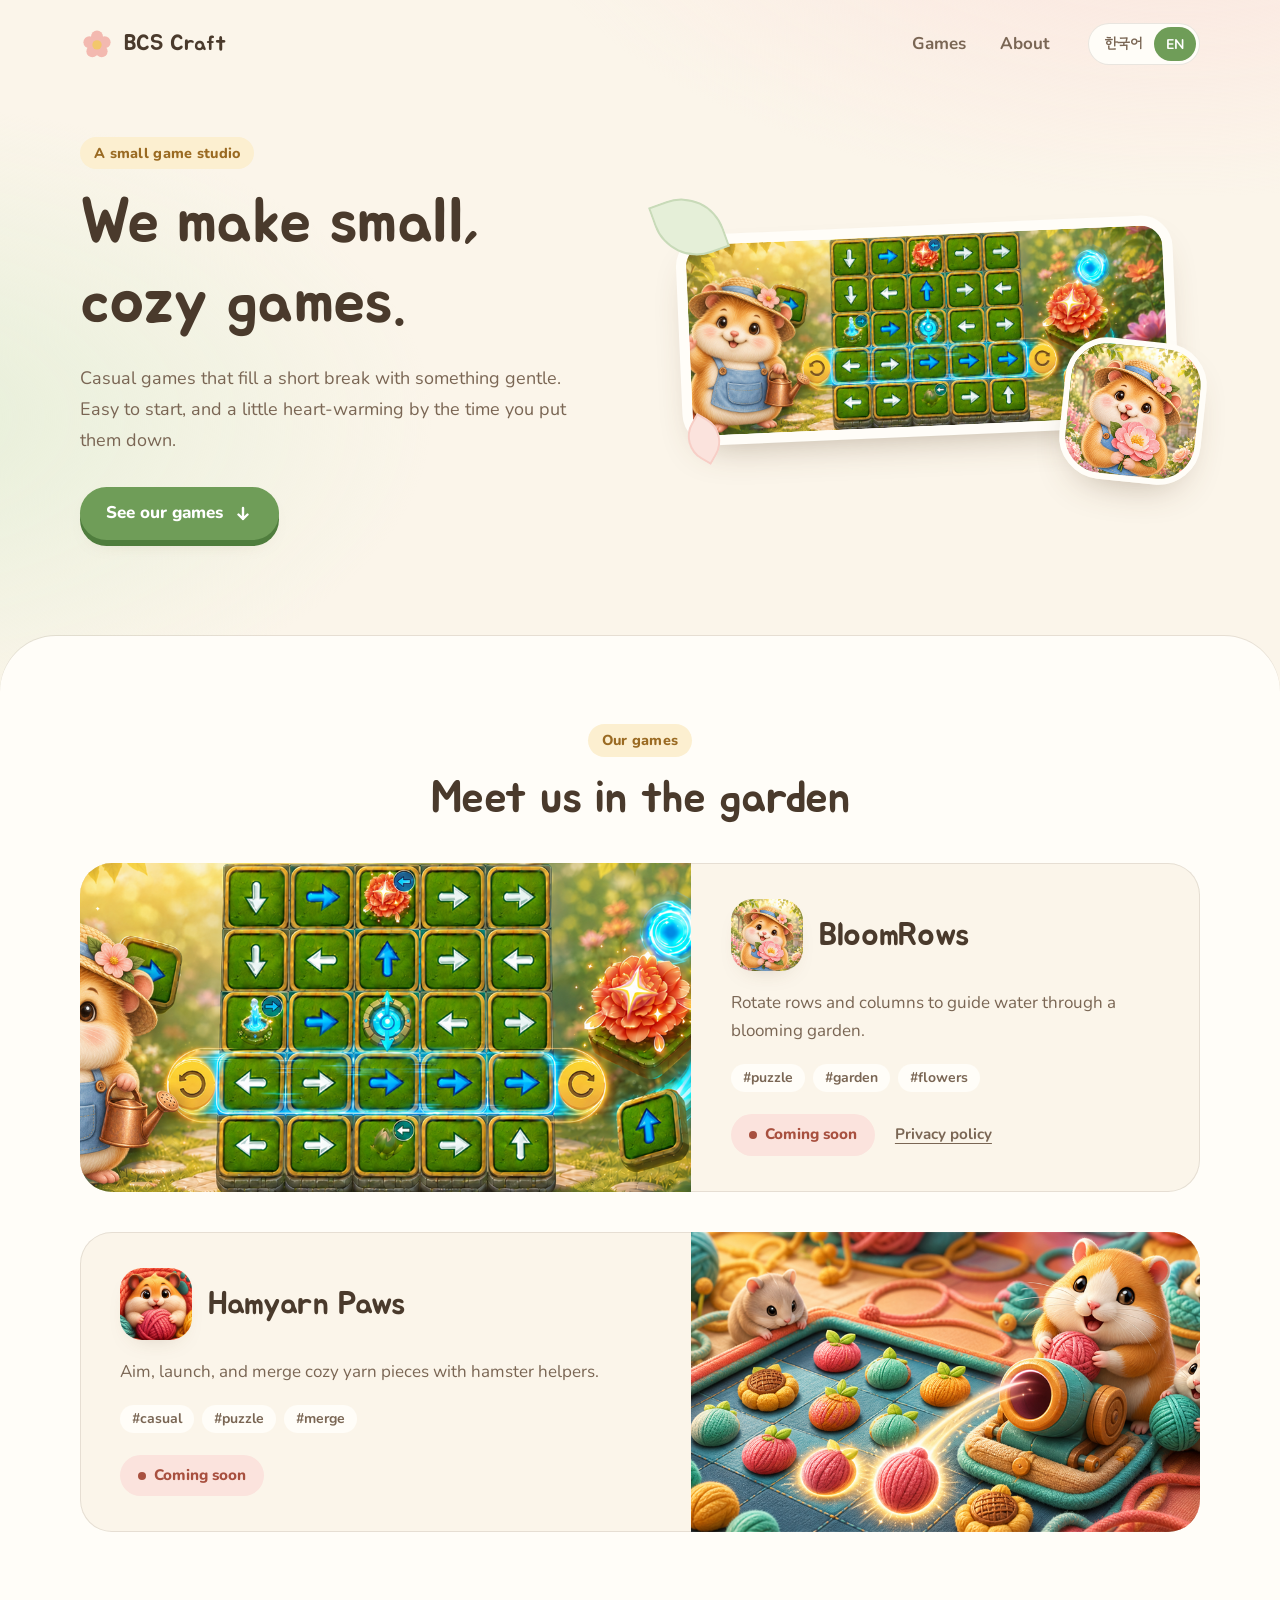
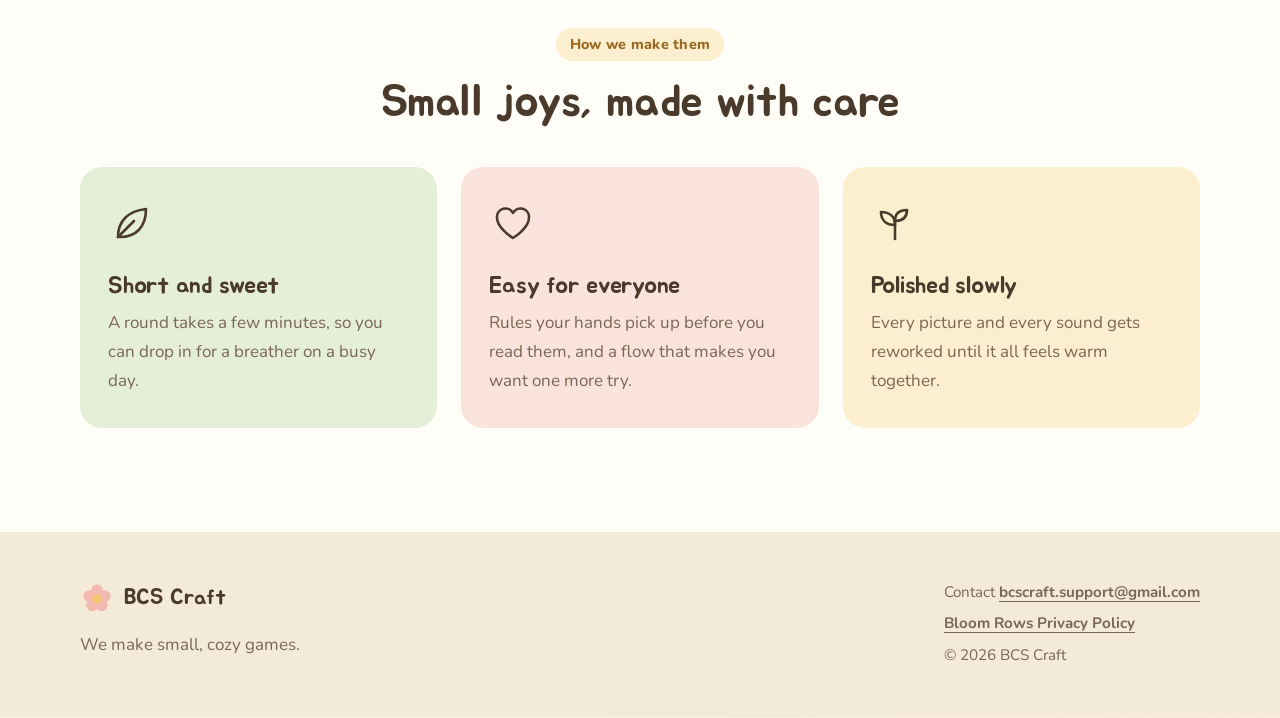
==== commit d29cbce6: "feat: 포근한 디자인으로 개편, Bloom Rows 개인정보처리방침 추가 - 개발자 사이트를 게임 그림체에 맞춘 크림·파스텔 디자인으로 다시 만듦 - 출시하지 않는 유틸리티 4" ====
--- a/index.html
+++ b/index.html
@@ -3,41 +3,44 @@
   <head>
     <meta charset="utf-8">
     <meta name="viewport" content="width=device-width, initial-scale=1">
-    <meta name="theme-color" content="#0b211d">
-    <meta name="description" content="BCS Craft가 만드는 실용적인 앱과 오래 기억되는 게임을 만나보세요.">
+    <meta name="theme-color" content="#fbf5ea">
+    <meta name="description" content="BCS Craft는 잠깐 쉬어 가는 시간을 포근하게 채워 주는 캐주얼 게임을 만듭니다.">
     <meta property="og:type" content="website">
     <meta property="og:site_name" content="BCS Craft">
-    <meta property="og:title" content="BCS Craft — Apps & Games">
-    <meta property="og:description" content="작은 불편을 덜어 주는 도구와 오래 머무는 플레이를 만듭니다.">
+    <meta property="og:title" content="BCS Craft — Cozy Games">
+    <meta property="og:description" content="잠깐 쉬어 가는 시간을 포근하게 채워 주는 작은 게임들.">
     <meta property="og:url" content="https://baegagopa.github.io/crosspromo/">
     <meta property="og:image" content="https://baegagopa.github.io/crosspromo/assets/bloomrows-banner.png">
     <meta property="og:locale" content="ko_KR">
     <meta name="twitter:card" content="summary_large_image">
     <link rel="canonical" href="https://baegagopa.github.io/crosspromo/">
+    <link rel="preconnect" href="https://fonts.googleapis.com">
+    <link rel="preconnect" href="https://fonts.gstatic.com" crossorigin>
+    <link rel="stylesheet" href="https://fonts.googleapis.com/css2?family=Gowun+Dodum&family=Jua&family=Nunito:wght@500;700;800&display=swap">
     <link rel="preload" href="./config/crosspromo.json" as="fetch" crossorigin="anonymous">
     <link rel="stylesheet" href="./assets/site.css">
-    <title>BCS Craft — Apps & Games</title>
+    <title>BCS Craft — Cozy Games</title>
     <script src="./assets/site.js" defer></script>
   </head>
   <body>
     <a class="skip-link" href="#main-content" data-copy="aria.skip">본문으로 바로가기</a>
 
-    <div class="ambient ambient--one" aria-hidden="true"></div>
-    <div class="ambient ambient--two" aria-hidden="true"></div>
-
     <header class="site-header page-width">
       <a class="brand" href="./" aria-label="BCS Craft 홈" data-aria-copy="aria.home">
-        <span class="brand__mark" aria-hidden="true">B</span>
-        <span class="brand__name">BCS CRAFT</span>
+        <svg class="brand__mark" viewBox="0 0 40 40" aria-hidden="true">
+          <circle cx="20" cy="11" r="7"/><circle cx="29" cy="18" r="7"/><circle cx="25.5" cy="28.5" r="7"/>
+          <circle cx="14.5" cy="28.5" r="7"/><circle cx="11" cy="18" r="7"/><circle class="brand__core" cx="20" cy="21" r="5.5"/>
+        </svg>
+        <span class="brand__name">BCS Craft</span>
       </a>
 
       <nav class="site-nav" aria-label="주요 메뉴" data-aria-copy="aria.navigation">
-        <a href="#work" data-copy="nav.work">작품</a>
-        <a href="#principles" data-copy="nav.principles">만드는 방식</a>
+        <a href="#games" data-copy="nav.games">게임</a>
+        <a href="#about" data-copy="nav.about">소개</a>
       </nav>
 
       <div class="language-switch" role="group" aria-label="언어 선택" data-aria-copy="aria.language">
-        <button type="button" data-language="ko" aria-pressed="true">KO</button>
+        <button type="button" data-language="ko" aria-pressed="true">한국어</button>
         <button type="button" data-language="en" aria-pressed="false">EN</button>
       </div>
     </header>
@@ -45,139 +48,65 @@
     <main id="main-content">
       <section class="hero page-width" aria-labelledby="hero-title">
         <div class="hero__copy">
-          <p class="eyebrow">
-            <span class="eyebrow__dot" aria-hidden="true"></span>
-            <span data-copy="hero.eyebrow">INDEPENDENT APP &amp; GAME STUDIO</span>
-          </p>
-          <h1 id="hero-title">
-            <span data-copy="hero.titleLead">쓸모는 선명하게,</span>
-            <strong data-copy="hero.titleAccent">플레이는 오래 남게.</strong>
-          </h1>
-          <p class="hero__lead" data-copy="hero.lead">
-            BCS Craft는 일상의 작은 불편을 덜어 주는 도구와, 자꾸 한 번 더 생각나는 게임을 만듭니다.
-          </p>
-          <div class="hero__actions">
-            <a class="button button--primary" href="#work">
-              <span data-copy="hero.primaryAction">작품 둘러보기</span>
-              <span aria-hidden="true">↘</span>
-            </a>
-          </div>
+          <p class="eyebrow" data-copy="hero.eyebrow">작은 게임 스튜디오</p>
+          <h1 id="hero-title" data-copy="hero.title">작고 포근한 게임을 만듭니다.</h1>
+          <p class="hero__lead" data-copy="hero.lead">잠깐 쉬어 가는 시간을 기분 좋게 채워 주는 캐주얼 게임. 누구나 바로 시작하고, 끝나면 마음이 조금 말랑해지는 게임을 꿈꿉니다.</p>
+          <a class="button" href="#games">
+            <span data-copy="hero.action">게임 보러 가기</span>
+            <svg viewBox="0 0 20 20" aria-hidden="true"><path d="M10 4v11m0 0-4.5-4.5M10 15l4.5-4.5"/></svg>
+          </a>
         </div>
 
-        <aside class="spotlight-shell" aria-labelledby="spotlight-title">
-          <div class="spotlight-shell__topline">
-            <p data-copy="spotlight.label">FEATURED PROJECT</p>
-            <span class="signal" aria-hidden="true"><i></i><i></i><i></i></span>
+        <figure class="hero__art" aria-hidden="true">
+          <div class="hero__frame">
+            <img src="./assets/bloomrows-banner.png" alt="" width="1200" height="480" fetchpriority="high">
           </div>
-          <div id="spotlight" class="spotlight" aria-busy="true">
-            <div class="spotlight__skeleton" aria-hidden="true">
-              <div class="skeleton-block skeleton-block--media"></div>
-              <div class="skeleton-row">
-                <div class="skeleton-block skeleton-block--icon"></div>
-                <div class="skeleton-lines">
-                  <div class="skeleton-block"></div>
-                  <div class="skeleton-block"></div>
-                </div>
-              </div>
-            </div>
-          </div>
-          <p id="spotlight-title" class="visually-hidden" data-copy="spotlight.accessibleTitle">현재 추천 작품</p>
-        </aside>
+          <img class="hero__sticker" src="./assets/bloomrows-icon.png" alt="" width="512" height="512">
+          <span class="hero__leaf hero__leaf--one"></span>
+          <span class="hero__leaf hero__leaf--two"></span>
+        </figure>
       </section>
 
-      <section class="studio-stats page-width" aria-label="스튜디오 현황" data-aria-copy="aria.stats">
-        <dl>
-          <div>
-            <dt data-copy="stats.projects">전체 프로젝트</dt>
-            <dd id="project-count">—</dd>
-          </div>
-          <div>
-            <dt data-copy="stats.games">게임</dt>
-            <dd id="game-count">—</dd>
-          </div>
-          <div>
-            <dt data-copy="stats.utilities">유틸리티</dt>
-            <dd id="utility-count">—</dd>
-          </div>
-          <div>
-            <dt data-copy="stats.upcoming">출시 예정</dt>
-            <dd id="upcoming-count">—</dd>
-          </div>
-        </dl>
-      </section>
-
-      <section id="work" class="catalog" aria-labelledby="work-title">
-        <div class="catalog__inner page-width">
-          <p class="catalog__watermark" aria-hidden="true">APPS / GAMES</p>
+      <section id="games" class="games" aria-labelledby="games-title">
+        <div class="page-width">
           <div class="section-heading">
-            <div>
-              <p class="eyebrow eyebrow--dark" data-copy="work.eyebrow">SELECTED WORK</p>
-              <h2 id="work-title" data-copy="work.title">작은 아이디어를 완성도 있게.</h2>
-            </div>
-            <p data-copy="work.description">
-              일상의 작은 불편을 덜어 주는 유틸리티부터 자꾸 한 번 더 생각나는 퍼즐 게임까지 소개합니다.
-            </p>
+            <p class="eyebrow" data-copy="games.eyebrow">우리 게임</p>
+            <h2 id="games-title" data-copy="games.title">정원에서 만나요</h2>
           </div>
 
-          <div class="catalog-toolbar">
-            <div class="filters" role="group" aria-label="작품 필터" data-aria-copy="aria.filters">
-              <button type="button" data-filter="all" aria-pressed="true" data-copy="filters.all">전체</button>
-              <button type="button" data-filter="game" aria-pressed="false" data-copy="filters.games">게임</button>
-              <button type="button" data-filter="utility" aria-pressed="false" data-copy="filters.utilities">유틸리티</button>
-            </div>
-            <p id="result-count" class="result-count"></p>
-          </div>
-
-          <div id="app-grid" class="app-grid" aria-busy="true">
-            <div class="loading-card" aria-hidden="true"></div>
-            <div class="loading-card" aria-hidden="true"></div>
-            <div class="loading-card" aria-hidden="true"></div>
+          <div id="game-list" class="game-list" aria-busy="true">
+            <div class="game-card game-card--loading" aria-hidden="true"></div>
           </div>
 
           <noscript>
-            <p class="feed-error">이 페이지에서 작품 목록을 보려면 JavaScript를 활성화해 주세요.</p>
+            <p class="feed-error">게임 목록을 보려면 JavaScript를 켜 주세요.</p>
           </noscript>
         </div>
       </section>
 
-      <section id="principles" class="principles" aria-labelledby="principles-title">
+      <section id="about" class="about" aria-labelledby="about-title">
         <div class="page-width">
-          <div class="principles__intro">
-            <p class="eyebrow" data-copy="principles.eyebrow">HOW WE BUILD</p>
-            <h2 id="principles-title" data-copy="principles.title">한 가지 경험을 끝까지 다듬습니다.</h2>
+          <div class="section-heading">
+            <p class="eyebrow" data-copy="about.eyebrow">이렇게 만들어요</p>
+            <h2 id="about-title" data-copy="about.title">작은 즐거움을 정성껏</h2>
           </div>
-          <ol class="principle-list">
-            <li>
-              <span>01</span>
-              <div>
-                <h3 data-copy="principles.focus.title">명확한 한 가지</h3>
-                <p data-copy="principles.focus.body">처음 열었을 때 무엇을 할 수 있는지 바로 이해되는 제품을 지향합니다.</p>
-              </div>
+          <ul class="value-list">
+            <li class="value-card value-card--leaf">
+              <svg viewBox="0 0 48 48" aria-hidden="true"><path d="M10 38c0-16 10-26 28-28 0 18-10 28-26 28"/><path d="M10 38 26 22"/></svg>
+              <h3 data-copy="about.short.title">짧게, 기분 좋게</h3>
+              <p data-copy="about.short.body">몇 분이면 한 판. 바쁜 하루 사이에 잠깐 들러 쉬어 갈 수 있게 만듭니다.</p>
             </li>
-            <li>
-              <span>02</span>
-              <div>
-                <h3 data-copy="principles.care.title">기기와 사용자를 존중</h3>
-                <p data-copy="principles.care.body">불필요한 단계를 덜고, 가능한 작업은 사용자의 기기 안에서 자연스럽게 이어갑니다.</p>
-              </div>
+            <li class="value-card value-card--heart">
+              <svg viewBox="0 0 48 48" aria-hidden="true"><path d="M24 39S8 29.5 8 18.5A8.5 8.5 0 0 1 24 14a8.5 8.5 0 0 1 16 4.5C40 29.5 24 39 24 39Z"/></svg>
+              <h3 data-copy="about.easy.title">누구나 쉽게</h3>
+              <p data-copy="about.easy.body">긴 설명 없이도 손이 먼저 알아채는 규칙, 실패해도 다시 하고 싶어지는 흐름을 고민합니다.</p>
             </li>
-            <li>
-              <span>03</span>
-              <div>
-                <h3 data-copy="principles.iterate.title">작게 내고 꾸준히 개선</h3>
-                <p data-copy="principles.iterate.body">실제 사용 흐름을 살피며 더 단순하고 기분 좋은 경험으로 다듬습니다.</p>
-              </div>
+            <li class="value-card value-card--sprout">
+              <svg viewBox="0 0 48 48" aria-hidden="true"><path d="M24 40V22"/><path d="M24 26c-9 0-14-5-14-13 9 0 14 5 14 13Z"/><path d="M24 22c0-7 4-11 12-11 0 7-4 11-12 11Z"/></svg>
+              <h3 data-copy="about.care.title">천천히 다듬기</h3>
+              <p data-copy="about.care.body">그림 한 장, 소리 하나까지 포근하게 어울리도록 오래 손봅니다.</p>
             </li>
-          </ol>
-        </div>
-      </section>
-
-      <section class="closing" aria-labelledby="closing-title">
-        <div class="closing__orb" aria-hidden="true"></div>
-        <div class="page-width closing__inner">
-          <p data-copy="closing.eyebrow">FROM SMALL IDEAS</p>
-          <h2 id="closing-title" data-copy="closing.title">다음 즐거움과 다음 쓸모를 만듭니다.</h2>
-          <a href="#work" data-copy="closing.action">프로젝트 다시 보기 ↑</a>
+          </ul>
         </div>
       </section>
     </main>
@@ -186,14 +115,19 @@
       <div class="page-width site-footer__inner">
         <div>
           <p class="brand brand--footer">
-            <span class="brand__mark" aria-hidden="true">B</span>
-            <span class="brand__name">BCS CRAFT</span>
+            <svg class="brand__mark" viewBox="0 0 40 40" aria-hidden="true">
+              <circle cx="20" cy="11" r="7"/><circle cx="29" cy="18" r="7"/><circle cx="25.5" cy="28.5" r="7"/>
+              <circle cx="14.5" cy="28.5" r="7"/><circle cx="11" cy="18" r="7"/><circle class="brand__core" cx="20" cy="21" r="5.5"/>
+            </svg>
+            <span class="brand__name">BCS Craft</span>
           </p>
-          <p data-copy="footer.tagline">Useful tools. Memorable play.</p>
+          <p class="site-footer__tagline" data-copy="footer.tagline">작고 포근한 게임을 만듭니다.</p>
         </div>
-        <div class="site-footer__meta">
-          <p>© <span id="current-year">2026</span> BCS Craft</p>
-        </div>
+        <ul class="site-footer__links">
+          <li><span data-copy="footer.contact">문의</span> <a href="mailto:bcscraft.support@gmail.com">bcscraft.support@gmail.com</a></li>
+          <li><a href="./bloomrows/privacy.html" data-copy="footer.privacy">Bloom Rows 개인정보처리방침</a></li>
+          <li>© <span id="current-year">2026</span> BCS Craft</li>
+        </ul>
       </div>
     </footer>
 
--- a/assets/site.css
+++ b/assets/site.css
@@ -1,23 +1,33 @@
 :root {
-  --night: #0b211d;
-  --night-deep: #061512;
-  --night-soft: #17352f;
-  --paper: #f4efe3;
-  --paper-bright: #fffaf0;
-  --ink: #13251f;
-  --muted: #526159;
-  --mint: #b9f277;
-  --aqua: #72ddc3;
-  --coral: #ff9b70;
-  --line-dark: rgba(255, 255, 255, 0.14);
-  --line-light: rgba(19, 37, 31, 0.16);
-  --shadow: 0 24px 70px rgba(1, 18, 13, 0.2);
+  --cream: #fbf5ea;
+  --cream-deep: #f4ead8;
+  --paper: #fffdf8;
+  --ink: #4a3a2c;
+  --ink-soft: #7a6654;
+  --leaf: #6f9d58;
+  --leaf-deep: #4f7d3d;
+  --leaf-pale: #e5efd8;
+  --blush: #f3b9b0;
+  --blush-pale: #fbe3dd;
+  --honey: #f2c76b;
+  --honey-pale: #fcefd0;
+  --line: rgba(74, 58, 44, 0.12);
+  --shadow: 0 18px 40px -22px rgba(92, 64, 36, 0.45);
+  --shadow-soft: 0 10px 26px -18px rgba(92, 64, 36, 0.4);
   --radius-lg: 32px;
   --radius-md: 22px;
-  --page-width: 1240px;
-}
-
-* {
+  --font-title: "Jua", "Nunito", system-ui, sans-serif;
+  --font-body: "Nunito", "Gowun Dodum", "Apple SD Gothic Neo", "Malgun Gothic", system-ui, sans-serif;
+  color-scheme: light;
+}
+
+html:lang(ko) {
+  --font-body: "Gowun Dodum", "Nunito", "Apple SD Gothic Neo", "Malgun Gothic", system-ui, sans-serif;
+}
+
+*,
+*::before,
+*::after {
   box-sizing: border-box;
 }
 
@@ -26,33 +36,19 @@
 }
 
 body {
+  margin: 0;
   min-width: 320px;
-  margin: 0;
-  overflow-x: hidden;
-  color: var(--paper);
   background:
-    radial-gradient(circle at 12% 5%, rgba(114, 221, 195, 0.12), transparent 27rem),
-    linear-gradient(180deg, var(--night) 0%, var(--night-deep) 100%);
-  font-family: Pretendard, "Pretendard Variable", Inter, ui-sans-serif, system-ui, -apple-system, BlinkMacSystemFont, "Segoe UI", sans-serif;
-  text-rendering: optimizeLegibility;
+    radial-gradient(60rem 30rem at 92% -6%, var(--blush-pale), transparent 70%),
+    radial-gradient(50rem 28rem at -10% 18%, var(--leaf-pale), transparent 70%),
+    var(--cream);
+  color: var(--ink);
+  font-family: var(--font-body);
+  font-size: 1.0625rem;
+  line-height: 1.7;
+  word-break: keep-all;
+  overflow-wrap: break-word;
   -webkit-font-smoothing: antialiased;
-}
-
-button,
-a {
-  -webkit-tap-highlight-color: transparent;
-}
-
-button,
-input,
-textarea,
-select {
-  font: inherit;
-}
-
-a {
-  color: inherit;
-  text-decoration: none;
 }
 
 img {
@@ -60,1265 +56,716 @@
   max-width: 100%;
 }
 
+a {
+  color: inherit;
+}
+
+h1,
+h2,
+h3 {
+  margin: 0;
+  font-family: var(--font-title);
+  font-weight: 400;
+  line-height: 1.25;
+  letter-spacing: -0.01em;
+}
+
+p {
+  margin: 0;
+}
+
+:focus-visible {
+  outline: 3px solid var(--leaf);
+  outline-offset: 3px;
+  border-radius: 8px;
+}
+
 .page-width {
-  width: min(calc(100% - 48px), var(--page-width));
+  width: min(1120px, 100% - 32px);
   margin-inline: auto;
-}
-
-.skip-link {
-  position: fixed;
-  z-index: 1000;
-  top: 10px;
-  left: 10px;
-  padding: 12px 18px;
-  color: var(--night-deep);
-  background: var(--mint);
-  border-radius: 999px;
-  font-weight: 800;
-  transform: translateY(-180%);
-  transition: transform 160ms ease;
-}
-
-.skip-link:focus {
-  transform: translateY(0);
 }
 
 .visually-hidden {
   position: absolute !important;
-  width: 1px !important;
-  height: 1px !important;
-  padding: 0 !important;
-  margin: -1px !important;
-  overflow: hidden !important;
-  clip: rect(0, 0, 0, 0) !important;
-  white-space: nowrap !important;
-  border: 0 !important;
-}
-
-.ambient {
-  position: fixed;
-  z-index: -1;
-  width: 30rem;
-  aspect-ratio: 1;
-  border-radius: 50%;
-  filter: blur(110px);
-  pointer-events: none;
-  opacity: 0.18;
-}
-
-.ambient--one {
-  top: 12rem;
-  right: -17rem;
-  background: var(--mint);
-}
-
-.ambient--two {
-  top: 45rem;
-  left: -20rem;
-  background: var(--coral);
-}
+  width: 1px;
+  height: 1px;
+  overflow: hidden;
+  clip: rect(0 0 0 0);
+  white-space: nowrap;
+}
+
+.skip-link {
+  position: absolute;
+  left: 16px;
+  top: -60px;
+  z-index: 10;
+  padding: 10px 16px;
+  border-radius: 999px;
+  background: var(--ink);
+  color: var(--paper);
+  text-decoration: none;
+}
+
+.skip-link:focus {
+  top: 12px;
+}
+
+/* Header */
 
 .site-header {
-  position: relative;
-  z-index: 20;
-  display: grid;
-  grid-template-columns: 1fr auto 1fr;
+  display: flex;
   align-items: center;
-  min-height: 92px;
-  border-bottom: 1px solid var(--line-dark);
+  gap: 24px;
+  padding-block: 22px;
 }
 
 .brand {
   display: inline-flex;
   align-items: center;
-  gap: 11px;
-  width: max-content;
-  font-size: 0.82rem;
-  font-weight: 900;
-  letter-spacing: 0.14em;
+  gap: 10px;
+  margin: 0;
+  text-decoration: none;
 }
 
 .brand__mark {
-  display: grid;
   width: 34px;
   height: 34px;
-  place-items: center;
-  color: var(--night-deep);
-  background: var(--mint);
-  border-radius: 10px 10px 10px 3px;
-  font-size: 1rem;
-  font-weight: 950;
-  letter-spacing: 0;
+  fill: var(--blush);
+}
+
+.brand__mark .brand__core {
+  fill: var(--honey);
+}
+
+.brand__name {
+  font-family: var(--font-title);
+  font-size: 1.35rem;
+  color: var(--ink);
 }
 
 .site-nav {
   display: flex;
-  align-items: center;
-  gap: 34px;
-  color: rgba(244, 239, 227, 0.72);
+  gap: 6px;
+  margin-left: auto;
+}
+
+.site-nav a {
+  padding: 8px 14px;
+  border-radius: 999px;
+  color: var(--ink-soft);
+  font-weight: 700;
+  text-decoration: none;
+  transition: background-color 0.2s, color 0.2s;
+}
+
+.site-nav a:hover {
+  background: var(--paper);
+  color: var(--ink);
+}
+
+.language-switch {
+  display: inline-flex;
+  padding: 4px;
+  border-radius: 999px;
+  background: var(--paper);
+  box-shadow: inset 0 0 0 1px var(--line);
+}
+
+.language-switch button {
+  min-height: 34px;
+  padding: 4px 12px;
+  border: 0;
+  border-radius: 999px;
+  background: transparent;
+  color: var(--ink-soft);
+  font: inherit;
+  font-size: 0.875rem;
+  font-weight: 700;
+  cursor: pointer;
+}
+
+.language-switch button[aria-pressed="true"] {
+  background: var(--leaf);
+  color: #fff;
+}
+
+/* Shared bits */
+
+.eyebrow {
+  display: inline-block;
+  margin-bottom: 14px;
+  padding: 4px 14px;
+  border-radius: 999px;
+  background: var(--honey-pale);
+  color: #9a6a22;
   font-size: 0.9rem;
-  font-weight: 700;
-}
-
-.site-nav a {
-  display: inline-flex;
-  min-height: 44px;
-  align-items: center;
-}
-
-.site-nav a,
-.site-footer a {
-  transition: color 160ms ease;
-}
-
-.site-nav a:hover,
-.site-footer a:hover {
-  color: var(--mint);
-}
-
-.language-switch {
-  display: flex;
-  justify-self: end;
-  padding: 3px;
-  border: 1px solid var(--line-dark);
-  border-radius: 999px;
-}
-
-.language-switch button {
-  min-width: 44px;
-  min-height: 34px;
-  padding: 0 12px;
-  color: rgba(244, 239, 227, 0.58);
-  background: transparent;
-  border: 0;
-  border-radius: 999px;
-  font-size: 0.72rem;
-  font-weight: 900;
-  letter-spacing: 0.08em;
-  cursor: pointer;
-}
-
-.language-switch button[aria-pressed="true"] {
-  color: var(--night-deep);
-  background: var(--paper);
-}
-
-.hero {
-  display: grid;
-  grid-template-columns: minmax(0, 1.05fr) minmax(360px, 0.72fr);
-  gap: clamp(3rem, 7vw, 7rem);
-  align-items: center;
-  min-height: 690px;
-  padding-block: clamp(4.5rem, 9vw, 8rem);
-}
-
-.hero__copy {
-  position: relative;
-  z-index: 1;
-}
-
-.eyebrow {
-  display: flex;
-  align-items: center;
-  gap: 10px;
-  margin: 0 0 28px;
-  color: var(--aqua);
-  font-size: 0.72rem;
-  font-weight: 900;
-  letter-spacing: 0.17em;
-}
-
-.eyebrow__dot {
-  width: 7px;
-  height: 7px;
-  background: var(--mint);
-  border-radius: 50%;
-  box-shadow: 0 0 0 6px rgba(185, 242, 119, 0.1);
-}
-
-.hero h1,
-.section-heading h2,
-.principles h2,
-.closing h2 {
-  margin: 0;
-  font-weight: 850;
-  letter-spacing: -0.055em;
-  overflow-wrap: normal;
-  text-wrap: balance;
-  word-break: keep-all;
-}
-
-.hero h1 {
-  max-width: 820px;
-  font-size: clamp(3.1rem, 5.8vw, 5.1rem);
-  line-height: 0.97;
-}
-
-.hero h1 span,
-.hero h1 strong {
-  display: block;
-}
-
-.hero h1 strong {
-  color: var(--mint);
-  font-weight: inherit;
-}
-
-html[lang="ko"] .hero h1 span,
-html[lang="ko"] .hero h1 strong {
-  white-space: nowrap;
-}
-
-.hero__lead {
-  max-width: 590px;
-  margin: 32px 0 0;
-  color: rgba(244, 239, 227, 0.68);
-  font-size: clamp(1rem, 1.4vw, 1.18rem);
-  line-height: 1.75;
-  word-break: keep-all;
-}
-
-.hero__actions {
-  display: flex;
-  flex-wrap: wrap;
-  gap: 12px;
-  margin-top: 38px;
+  font-weight: 800;
+  letter-spacing: 0.02em;
 }
 
 .button {
   display: inline-flex;
   align-items: center;
-  justify-content: center;
-  gap: 14px;
+  gap: 10px;
   min-height: 52px;
-  padding: 0 22px;
-  border: 1px solid transparent;
-  border-radius: 999px;
-  font-size: 0.91rem;
-  font-weight: 850;
-  transition: transform 180ms ease, background-color 180ms ease, border-color 180ms ease;
+  padding: 12px 26px;
+  border: 0;
+  border-radius: 999px;
+  background: var(--leaf);
+  box-shadow: 0 6px 0 var(--leaf-deep), var(--shadow-soft);
+  color: #fff;
+  font: inherit;
+  font-weight: 800;
+  text-decoration: none;
+  cursor: pointer;
+  transition: transform 0.15s, box-shadow 0.15s;
 }
 
 .button:hover {
   transform: translateY(-2px);
-}
-
-.button--primary {
-  color: var(--night-deep);
-  background: var(--mint);
-}
-
-.button--ghost {
-  color: var(--paper);
-  border-color: var(--line-dark);
-  background: rgba(255, 255, 255, 0.025);
-}
-
-.button--ghost:hover {
-  border-color: rgba(185, 242, 119, 0.55);
-}
-
-.spotlight-shell {
+  box-shadow: 0 8px 0 var(--leaf-deep), var(--shadow-soft);
+}
+
+.button:active {
+  transform: translateY(4px);
+  box-shadow: 0 2px 0 var(--leaf-deep), var(--shadow-soft);
+}
+
+.button svg {
+  width: 20px;
+  height: 20px;
+  fill: none;
+  stroke: currentColor;
+  stroke-width: 2.4;
+  stroke-linecap: round;
+  stroke-linejoin: round;
+}
+
+.button--small {
+  min-height: 44px;
+  padding: 8px 20px;
+  font-size: 0.95rem;
+}
+
+.section-heading {
+  margin-bottom: 36px;
+  text-align: center;
+}
+
+.section-heading h2 {
+  font-size: clamp(2rem, 4.5vw, 2.8rem);
+}
+
+/* Hero */
+
+.hero {
+  display: grid;
+  grid-template-columns: minmax(0, 1fr) minmax(0, 1.05fr);
+  align-items: center;
+  gap: 56px;
+  padding-block: 48px 96px;
+}
+
+.hero h1 {
+  font-size: clamp(2.5rem, 5.6vw, 4rem);
+}
+
+.hero__lead {
+  max-width: 30em;
+  margin-block: 20px 32px;
+  color: var(--ink-soft);
+  font-size: 1.125rem;
+}
+
+.hero__art {
   position: relative;
-  padding: 18px;
-  color: var(--ink);
+  margin: 0;
+  padding: 24px 24px 40px;
+}
+
+.hero__frame {
+  overflow: hidden;
+  border: 10px solid var(--paper);
+  border-radius: var(--radius-lg);
   background: var(--paper);
-  border-radius: 30px 30px 30px 12px;
   box-shadow: var(--shadow);
-  transform: rotate(0.55deg);
-}
-
-.spotlight-shell::before {
+  transform: rotate(-2.5deg);
+}
+
+.hero__frame img {
+  width: 100%;
+  height: auto;
+  aspect-ratio: 5 / 2;
+  object-fit: cover;
+  border-radius: 20px;
+}
+
+.hero__sticker {
   position: absolute;
-  z-index: -1;
-  inset: 8px -8px -8px 8px;
-  content: "";
-  background: var(--coral);
-  border-radius: inherit;
-  opacity: 0.82;
-}
-
-.spotlight-shell__topline {
-  display: flex;
-  align-items: center;
-  justify-content: space-between;
-  padding: 2px 4px 14px;
-}
-
-.spotlight-shell__topline p {
-  margin: 0;
-  font-size: 0.66rem;
-  font-weight: 950;
-  letter-spacing: 0.16em;
-}
-
-.signal {
-  display: flex;
-  gap: 3px;
-  align-items: end;
-  height: 13px;
-}
-
-.signal i {
-  display: block;
-  width: 3px;
-  height: 5px;
-  background: var(--night-soft);
-  border-radius: 3px;
-}
-
-.signal i:nth-child(2) {
-  height: 9px;
-}
-
-.signal i:nth-child(3) {
-  height: 13px;
-}
-
-.spotlight {
-  min-height: 0;
+  right: -4px;
+  bottom: -6px;
+  width: clamp(96px, 26%, 150px);
+  height: auto;
+  border: 6px solid var(--paper);
+  border-radius: 30%;
+  box-shadow: var(--shadow);
+  transform: rotate(6deg);
+  animation: bob 5s ease-in-out infinite;
+}
+
+.hero__leaf {
+  position: absolute;
+  border-radius: 0 70% 0 70%;
+  background: var(--leaf-pale);
+  box-shadow: inset 0 0 0 2px rgba(111, 157, 88, 0.25);
+}
+
+.hero__leaf--one {
+  top: -6px;
+  left: 2px;
+  width: 64px;
+  height: 64px;
+  transform: rotate(-20deg);
+}
+
+.hero__leaf--two {
+  bottom: 18px;
+  left: 30px;
+  width: 38px;
+  height: 38px;
+  background: var(--blush-pale);
+  box-shadow: inset 0 0 0 2px rgba(243, 185, 176, 0.5);
+  transform: rotate(30deg);
+}
+
+/* Games */
+
+.games {
+  padding-block: 88px 40px;
+  border-radius: 56px 56px 0 0;
+  background: var(--paper);
+  box-shadow: 0 -1px 0 var(--line);
+}
+
+.game-list {
+  display: grid;
+  gap: 40px;
+}
+
+.game-card {
+  display: grid;
+  grid-template-columns: minmax(0, 1.2fr) minmax(0, 1fr);
   overflow: hidden;
-  background: var(--paper-bright);
-  border: 1px solid var(--line-light);
-  border-radius: 24px 24px 24px 8px;
-}
-
-.spotlight__media {
-  position: relative;
-  aspect-ratio: 2.5 / 1;
-  overflow: hidden;
-  background: #dce5dc;
-}
-
-.spotlight__media img {
+  border-radius: var(--radius-lg);
+  background: var(--cream);
+  box-shadow: inset 0 0 0 1px var(--line);
+  animation: rise 0.6s both;
+}
+
+.game-card--flip .game-card__media {
+  order: 2;
+}
+
+.game-card--loading {
+  min-height: 300px;
+  background: linear-gradient(100deg, var(--cream) 30%, var(--cream-deep) 50%, var(--cream) 70%) 0 0 / 200% 100%;
+  animation: shimmer 1.4s linear infinite;
+}
+
+.game-card__media {
+  min-height: 260px;
+  background: var(--cream-deep);
+}
+
+.game-card__banner {
   width: 100%;
   height: 100%;
   object-fit: cover;
 }
 
-.spotlight__body {
-  display: grid;
-  grid-template-columns: 64px 1fr;
-  gap: 15px;
-  align-items: start;
-  padding: 22px;
-}
-
-.spotlight__icon {
-  width: 64px;
-  height: 64px;
-  aspect-ratio: 1;
-  margin-top: -42px;
-  object-fit: cover;
-  background: var(--paper-bright);
-  border: 4px solid var(--paper-bright);
-  border-radius: 18px;
-  box-shadow: 0 8px 24px rgba(19, 37, 31, 0.18);
-}
-
-.spotlight__meta {
-  min-width: 0;
-}
-
-.spotlight__meta-top {
+.game-card__body {
+  display: flex;
+  flex-direction: column;
+  justify-content: center;
+  gap: 18px;
+  padding: 36px 40px;
+}
+
+.game-card__heading {
+  display: flex;
+  align-items: center;
+  gap: 16px;
+}
+
+.game-card__icon {
+  flex: none;
+  width: 72px;
+  height: 72px;
+  border-radius: 22px;
+  box-shadow: var(--shadow-soft);
+}
+
+.game-card h3 {
+  font-size: 2rem;
+}
+
+.game-card__tagline {
+  color: var(--ink-soft);
+}
+
+.tag-list {
+  display: flex;
+  flex-wrap: wrap;
+  gap: 8px;
+  margin: 0;
+  padding: 0;
+  list-style: none;
+}
+
+.tag-list li {
+  padding: 2px 12px;
+  border-radius: 999px;
+  background: var(--paper);
+  color: var(--ink-soft);
+  font-size: 0.875rem;
+  font-weight: 700;
+}
+
+.game-card__actions {
   display: flex;
   flex-wrap: wrap;
   align-items: center;
-  justify-content: space-between;
-  gap: 12px;
-}
-
-.spotlight__meta h3 {
-  margin: 0;
-  font-size: 1.25rem;
-  letter-spacing: -0.035em;
-  line-height: 1.15;
-  word-break: keep-all;
-}
-
-.spotlight__meta p {
-  margin: 8px 0 0;
-  color: var(--muted);
-  font-size: 0.88rem;
-  line-height: 1.55;
-  word-break: keep-all;
-}
-
-.status-badge {
-  flex: 0 0 auto;
-  padding: 6px 9px;
-  color: #18412d;
-  background: rgba(87, 191, 111, 0.2);
-  border-radius: 999px;
-  font-size: 0.66rem;
-  font-weight: 900;
-}
-
-.status-badge--upcoming {
-  color: #75452d;
-  background: rgba(255, 155, 112, 0.22);
-}
-
-.spotlight__skeleton {
-  padding: 0 0 24px;
-}
-
-.skeleton-block,
-.loading-card {
-  background: linear-gradient(100deg, #e3ded4 25%, #f4f0e7 48%, #e3ded4 70%);
-  background-size: 220% 100%;
-  animation: shimmer 1.4s linear infinite;
-}
-
-.skeleton-block--media {
-  height: 190px;
-}
-
-.skeleton-row {
+  gap: 12px 20px;
+  margin-top: 4px;
+}
+
+.status-pill {
+  display: inline-flex;
+  align-items: center;
+  gap: 8px;
+  padding: 8px 18px;
+  border-radius: 999px;
+  background: var(--blush-pale);
+  color: #a8503f;
+  font-weight: 800;
+  font-size: 0.95rem;
+}
+
+.status-pill::before {
+  content: "";
+  width: 8px;
+  height: 8px;
+  border-radius: 50%;
+  background: currentColor;
+  animation: pulse 2s ease-in-out infinite;
+}
+
+.text-link {
+  color: var(--ink-soft);
+  font-size: 0.95rem;
+  font-weight: 700;
+  text-underline-offset: 4px;
+}
+
+.text-link:hover {
+  color: var(--leaf-deep);
+}
+
+.feed-error {
   display: grid;
-  grid-template-columns: 64px 1fr;
-  gap: 15px;
-  padding: 22px;
-}
-
-.skeleton-block--icon {
-  width: 64px;
-  height: 64px;
-  border-radius: 18px;
-}
-
-.skeleton-lines {
+  justify-items: center;
+  gap: 16px;
+  padding: 40px 24px;
+  border-radius: var(--radius-lg);
+  background: var(--cream);
+  color: var(--ink-soft);
+  text-align: center;
+}
+
+.is-missing {
+  visibility: hidden;
+}
+
+/* About */
+
+.about {
+  padding-block: 56px 104px;
+  background: var(--paper);
+}
+
+.value-list {
   display: grid;
-  gap: 10px;
-  align-content: center;
-}
-
-.skeleton-lines .skeleton-block {
-  height: 14px;
-  border-radius: 999px;
-}
-
-.skeleton-lines .skeleton-block:last-child {
-  width: 72%;
-}
-
-.studio-stats {
-  padding-bottom: 84px;
-}
-
-.studio-stats dl {
-  display: grid;
-  grid-template-columns: repeat(3, 1fr) 1.4fr;
-  margin: 0;
-  border-top: 1px solid var(--line-dark);
-  border-bottom: 1px solid var(--line-dark);
-}
-
-.studio-stats dl > div {
-  min-height: 126px;
-  padding: 26px;
-  border-right: 1px solid var(--line-dark);
-}
-
-.studio-stats dl > div:last-child {
-  border-right: 0;
-}
-
-.studio-stats dt {
-  margin-bottom: 18px;
-  color: rgba(244, 239, 227, 0.5);
-  font-size: 0.68rem;
-  font-weight: 850;
-  letter-spacing: 0.09em;
-}
-
-.studio-stats dd {
-  margin: 0;
-  font-size: 2rem;
-  font-weight: 850;
-  letter-spacing: -0.05em;
-}
-
-.studio-stats__feed {
+  grid-template-columns: repeat(3, minmax(0, 1fr));
+  gap: 24px;
+  margin: 0;
+  padding: 0;
+  list-style: none;
+}
+
+.value-card {
+  padding: 32px 28px;
+  border-radius: var(--radius-md);
+  background: var(--leaf-pale);
+}
+
+.value-card--heart {
+  background: var(--blush-pale);
+}
+
+.value-card--sprout {
+  background: var(--honey-pale);
+}
+
+.value-card svg {
+  width: 48px;
+  height: 48px;
+  margin-bottom: 14px;
+  fill: none;
+  stroke: var(--ink);
+  stroke-width: 2.6;
+  stroke-linecap: round;
+  stroke-linejoin: round;
+}
+
+.value-card h3 {
+  margin-bottom: 8px;
+  font-size: 1.5rem;
+}
+
+.value-card p {
+  color: var(--ink-soft);
+}
+
+/* Footer */
+
+.site-footer {
+  padding-block: 48px;
+  background: var(--cream-deep);
+}
+
+.site-footer__inner {
   display: flex;
-  align-items: center;
-  justify-content: space-between;
-  gap: 20px;
-}
-
-.studio-stats__feed dt {
-  margin: 0;
-}
-
-.studio-stats__feed dd {
-  color: var(--mint);
-  font-size: 0.9rem;
-  letter-spacing: 0.08em;
-}
-
-.catalog {
-  position: relative;
-  overflow: hidden;
-  padding: clamp(6rem, 10vw, 9rem) 0 8rem;
-  color: var(--ink);
-  background: var(--paper);
-  border-radius: 54px 54px 0 0;
-}
-
-.catalog__inner {
-  position: relative;
-}
-
-.catalog__watermark {
-  position: absolute;
-  z-index: 0;
-  top: -7rem;
-  right: -1rem;
-  margin: 0;
-  color: rgba(19, 37, 31, 0.035);
-  font-size: clamp(5rem, 12vw, 10rem);
-  font-weight: 950;
-  letter-spacing: -0.08em;
-  white-space: nowrap;
-}
-
-.section-heading {
-  position: relative;
-  z-index: 1;
-  display: grid;
-  grid-template-columns: 1.1fr 0.8fr;
-  gap: 6rem;
-  align-items: end;
-}
-
-.eyebrow--dark {
-  color: #277765;
-}
-
-.section-heading h2,
-.closing h2 {
-  font-size: clamp(2.7rem, 4.8vw, 4.8rem);
-  line-height: 1.03;
-}
-
-.principles h2 {
-  font-size: clamp(2.7rem, 4.3vw, 4.2rem);
-  line-height: 1.06;
-}
-
-.section-heading > p {
-  max-width: 480px;
-  margin: 0 0 4px;
-  color: var(--muted);
-  font-size: 1rem;
-  line-height: 1.75;
-  word-break: keep-all;
-}
-
-.catalog-toolbar {
-  display: flex;
-  align-items: center;
+  flex-wrap: wrap;
   justify-content: space-between;
   gap: 24px;
-  margin: 62px 0 26px;
-}
-
-.filters {
-  display: flex;
-  flex-wrap: wrap;
-  gap: 8px;
-}
-
-.filters button {
-  min-height: 44px;
-  padding: 0 18px;
-  color: var(--muted);
-  background: transparent;
-  border: 1px solid var(--line-light);
-  border-radius: 999px;
-  font-size: 0.82rem;
-  font-weight: 850;
-  cursor: pointer;
-  transition: color 160ms ease, background-color 160ms ease, border-color 160ms ease;
-}
-
-.filters button[aria-pressed="true"] {
-  color: var(--paper-bright);
-  background: var(--night);
-  border-color: var(--night);
-}
-
-.result-count {
-  margin: 0;
-  color: var(--muted);
-  font-size: 0.8rem;
-  font-weight: 750;
-}
-
-.app-grid {
+}
+
+.site-footer__tagline {
+  margin-top: 6px;
+  color: var(--ink-soft);
+}
+
+.site-footer__links {
   display: grid;
-  grid-template-columns: repeat(2, minmax(0, 1fr));
-  gap: 22px;
-}
-
-.loading-card {
-  min-height: 430px;
-  border-radius: var(--radius-lg);
-}
-
-.loading-card:first-child {
-  grid-column: 1 / -1;
-  min-height: 500px;
-}
-
-.product-card {
-  position: relative;
-  overflow: hidden;
-  background: var(--paper-bright);
-  border: 1px solid var(--line-light);
-  border-radius: var(--radius-lg);
-  box-shadow: 0 2px 0 rgba(19, 37, 31, 0.03);
-  animation: card-in 520ms both;
-  transition: transform 220ms ease, box-shadow 220ms ease, border-color 220ms ease;
-}
-
-.product-card--linked:hover {
-  transform: translateY(-5px);
-  border-color: rgba(28, 104, 86, 0.38);
-  box-shadow: 0 24px 54px rgba(19, 37, 31, 0.11);
-}
-
-.product-card--recommended {
-  grid-column: 1 / -1;
-  display: block;
-  border-color: rgba(39, 119, 101, 0.32);
-}
-
-.product-card__media {
-  position: relative;
-  aspect-ratio: 2.5 / 1;
-  overflow: hidden;
-  background: #dfe6df;
-}
-
-.product-card--recommended .product-card__media {
-  min-height: 0;
-  aspect-ratio: 2.5 / 1;
-}
-
-.product-card__media img {
-  width: 100%;
-  height: 100%;
-  object-fit: cover;
-  transition: transform 700ms cubic-bezier(0.22, 1, 0.36, 1);
-}
-
-.product-card--linked:hover .product-card__media img {
-  transform: scale(1.025);
-}
-
-.product-card__body {
-  display: flex;
-  min-height: 230px;
-  flex-direction: column;
-  padding: 28px;
-}
-
-.product-card--recommended .product-card__body {
-  display: grid;
-  grid-template-columns: minmax(0, 1fr) minmax(300px, 0.82fr);
-  grid-template-rows: auto auto;
-  gap: 12px 48px;
-  min-height: 0;
-  padding: 32px 36px;
-}
-
-.product-card__heading {
-  display: grid;
-  grid-template-columns: 58px minmax(0, 1fr) auto;
-  gap: 14px;
-  align-items: center;
-}
-
-.product-card__icon {
-  width: 58px;
-  height: 58px;
-  aspect-ratio: 1;
-  object-fit: cover;
-  border: 1px solid var(--line-light);
-  border-radius: 16px;
-}
-
-.product-card__title-group {
-  min-width: 0;
-}
-
-.product-card__type {
-  display: block;
-  margin-bottom: 3px;
-  color: #277765;
-  font-size: 0.63rem;
-  font-weight: 900;
-  letter-spacing: 0.12em;
-  text-transform: uppercase;
-}
-
-.product-card h3 {
-  margin: 0;
-  font-size: clamp(1.12rem, 2vw, 1.42rem);
-  letter-spacing: -0.035em;
-  line-height: 1.14;
-  overflow-wrap: normal;
-  word-break: keep-all;
-}
-
-.product-card--recommended h3 {
-  font-size: clamp(1.55rem, 2.4vw, 2.15rem);
-}
-
-.product-card--recommended .product-card__heading {
-  grid-column: 1;
-  grid-row: 1 / 3;
-  align-self: center;
-}
-
-.product-card__tagline {
-  margin: 22px 0 26px;
-  color: var(--muted);
-  font-size: 0.93rem;
-  line-height: 1.65;
-  word-break: keep-all;
-}
-
-.product-card--recommended .product-card__tagline {
-  grid-column: 2;
-  grid-row: 1;
-  align-self: end;
-  margin: 0;
-  font-size: 1.04rem;
-}
-
-.product-card--recommended .product-card__footer {
-  grid-column: 2;
-  grid-row: 2;
-  align-self: start;
-  margin-top: 10px;
-}
-
-.product-card__footer {
-  display: flex;
-  flex-wrap: wrap;
-  align-items: end;
-  justify-content: space-between;
-  gap: 18px;
-  margin-top: auto;
-}
-
-.tag-list,
-.platform-list {
-  display: flex;
-  flex-wrap: wrap;
-  gap: 7px;
+  gap: 6px;
   margin: 0;
   padding: 0;
   list-style: none;
-}
-
-.tag-list li,
-.platform-list li {
-  padding: 7px 10px;
-  color: var(--muted);
-  background: rgba(19, 37, 31, 0.055);
-  border-radius: 999px;
-  font-size: 0.66rem;
-  font-weight: 800;
-}
-
-.platform-list li {
-  color: #1c6554;
-  background: rgba(114, 221, 195, 0.18);
-}
-
-.store-links {
+  color: var(--ink-soft);
+  font-size: 0.95rem;
+}
+
+.site-footer__links a {
+  font-weight: 700;
+  text-underline-offset: 4px;
+}
+
+/* Document pages (privacy policy) */
+
+.doc {
+  padding-block: 24px 96px;
+}
+
+.doc__card {
+  max-width: 820px;
+  margin-inline: auto;
+  padding: clamp(28px, 6vw, 64px);
+  border-radius: var(--radius-lg);
+  background: var(--paper);
+  box-shadow: var(--shadow-soft);
+}
+
+.doc h1 {
+  font-size: clamp(2rem, 5vw, 2.7rem);
+}
+
+.doc__meta {
+  margin-block: 16px 28px;
+  color: var(--ink-soft);
+  font-size: 0.95rem;
+}
+
+.doc__meta p + p {
+  margin-top: 2px;
+}
+
+.doc__summary {
+  margin-bottom: 36px;
+  padding: 22px 26px;
+  border-radius: var(--radius-md);
+  background: var(--leaf-pale);
+}
+
+.doc h2 {
+  margin-block: 36px 12px;
+  font-size: 1.45rem;
+}
+
+.doc__summary h2 {
+  margin-block: 0 8px;
+  font-size: 1.3rem;
+}
+
+.doc p + p,
+.doc p + ul,
+.doc ul + p {
+  margin-top: 12px;
+}
+
+.doc ul {
+  margin: 0;
+  padding-left: 1.3em;
+}
+
+.doc li + li {
+  margin-top: 6px;
+}
+
+.doc a {
+  color: var(--leaf-deep);
+  font-weight: 700;
+  text-underline-offset: 3px;
+  overflow-wrap: anywhere;
+}
+
+.doc__langs {
   display: flex;
-  flex-wrap: wrap;
   gap: 8px;
-  margin: 0;
-  padding: 0;
-  list-style: none;
-}
-
-.store-link {
-  display: inline-flex;
-  min-height: 42px;
-  align-items: center;
-  justify-content: center;
-  gap: 9px;
-  padding: 0 16px;
-  color: var(--paper-bright);
-  background: var(--night);
-  border-radius: 999px;
-  font-size: 0.72rem;
-  font-weight: 850;
-  transition: color 160ms ease, background-color 160ms ease, transform 160ms ease;
-}
-
-.store-link:hover {
-  color: var(--night-deep);
-  background: var(--mint);
-  transform: translateY(-1px);
-}
-
-.spotlight__meta .store-links {
-  margin-top: 14px;
-}
-
-img.is-missing {
-  background:
-    linear-gradient(135deg, rgba(114, 221, 195, 0.3), rgba(185, 242, 119, 0.14)),
-    var(--paper);
-}
-
-.feed-error {
-  grid-column: 1 / -1;
-  margin: 0;
-  padding: 34px;
-  color: #6e3a28;
-  background: #fff3e9;
-  border: 1px solid rgba(143, 75, 48, 0.24);
-  border-radius: var(--radius-md);
-  line-height: 1.65;
-}
-
-.retry-button {
-  display: inline-flex;
-  min-height: 42px;
-  align-items: center;
-  margin-top: 16px;
-  padding: 0 17px;
-  color: var(--paper-bright);
-  background: var(--night);
+  margin-bottom: 20px;
+}
+
+.doc__langs a {
+  padding: 6px 14px;
+  border-radius: 999px;
+  background: var(--cream);
+  color: var(--ink-soft);
+  font-weight: 700;
+  text-decoration: none;
+}
+
+.doc__divider {
+  height: 1px;
+  margin-block: 56px;
   border: 0;
-  border-radius: 999px;
-  font-weight: 800;
-  cursor: pointer;
-}
-
-.principles {
-  padding: 8rem 0;
-  color: var(--paper);
-  background: var(--night-deep);
-}
-
-.principles > .page-width {
-  display: grid;
-  grid-template-columns: 1fr 1fr;
-  gap: clamp(4rem, 9vw, 8rem);
-}
-
-.principles__intro {
-  position: sticky;
-  top: 40px;
-  align-self: start;
-}
-
-.principle-list {
-  margin: 0;
-  padding: 0;
-  list-style: none;
-}
-
-.principle-list li {
-  display: grid;
-  grid-template-columns: 48px 1fr;
-  gap: 22px;
-  padding: 36px 0;
-  border-top: 1px solid var(--line-dark);
-}
-
-.principle-list li:last-child {
-  border-bottom: 1px solid var(--line-dark);
-}
-
-.principle-list > li > span {
-  padding-top: 4px;
-  color: var(--mint);
-  font-size: 0.72rem;
-  font-weight: 900;
-  letter-spacing: 0.08em;
-}
-
-.principle-list h3 {
-  margin: 0;
-  font-size: 1.35rem;
-  letter-spacing: -0.03em;
-}
-
-.principle-list p {
-  max-width: 520px;
-  margin: 12px 0 0;
-  color: rgba(244, 239, 227, 0.6);
-  line-height: 1.7;
-  word-break: keep-all;
-}
-
-.closing {
-  position: relative;
-  overflow: hidden;
-  min-height: 610px;
-  background: var(--night);
-}
-
-.closing__inner {
-  position: relative;
-  z-index: 1;
-  display: flex;
-  min-height: 610px;
-  flex-direction: column;
-  justify-content: center;
-}
-
-.closing__inner > p {
-  margin: 0 0 24px;
-  color: var(--aqua);
-  font-size: 0.72rem;
-  font-weight: 900;
-  letter-spacing: 0.16em;
-}
-
-.closing h2 {
-  max-width: 850px;
-}
-
-.closing a {
-  width: max-content;
-  margin-top: 38px;
-  padding-bottom: 4px;
-  color: var(--mint);
-  border-bottom: 1px solid rgba(185, 242, 119, 0.52);
-  font-weight: 850;
-}
-
-.closing__orb {
-  position: absolute;
-  top: 50%;
-  right: -8vw;
-  width: min(45vw, 600px);
-  aspect-ratio: 1;
-  background:
-    radial-gradient(circle at 34% 30%, rgba(255, 255, 255, 0.58), transparent 4%),
-    radial-gradient(circle at 37% 36%, rgba(185, 242, 119, 0.86), rgba(114, 221, 195, 0.24) 46%, rgba(114, 221, 195, 0.02) 71%);
-  border: 1px solid rgba(185, 242, 119, 0.28);
-  border-radius: 50%;
-  box-shadow: 0 0 110px rgba(114, 221, 195, 0.12);
-  transform: translateY(-50%);
-}
-
-.site-footer {
-  color: var(--paper);
-  background: var(--night-deep);
-}
-
-.site-footer__inner {
-  display: flex;
-  align-items: end;
-  justify-content: space-between;
-  gap: 40px;
-  min-height: 220px;
-  padding-block: 50px;
-  border-top: 1px solid var(--line-dark);
-}
-
-.brand--footer {
-  margin: 0 0 16px;
-}
-
-.site-footer__inner > div > p:last-child,
-.site-footer__meta {
-  color: rgba(244, 239, 227, 0.5);
-  font-size: 0.78rem;
-}
-
-.site-footer__meta {
-  display: flex;
-  gap: 28px;
-  align-items: center;
-}
-
-.site-footer__meta p {
-  margin: 0;
-}
-
-button:focus-visible,
-a:focus-visible {
-  outline: 3px solid var(--coral);
-  outline-offset: 4px;
-}
-
-@keyframes shimmer {
-  to {
-    background-position-x: -220%;
-  }
-}
-
-@keyframes card-in {
+  background: var(--line);
+}
+
+/* Motion */
+
+@keyframes rise {
   from {
     opacity: 0;
     transform: translateY(18px);
   }
+}
+
+@keyframes bob {
+  50% {
+    transform: rotate(3deg) translateY(-8px);
+  }
+}
+
+@keyframes pulse {
+  50% {
+    opacity: 0.35;
+  }
+}
+
+@keyframes shimmer {
   to {
-    opacity: 1;
-    transform: translateY(0);
-  }
-}
-
-@media (max-width: 1120px) {
-  .hero {
-    grid-template-columns: 1fr;
-    min-height: auto;
-  }
-
-  .hero__copy {
-    max-width: 760px;
-  }
-
-  .spotlight-shell {
-    width: min(100%, 620px);
-    justify-self: end;
-  }
-
-  .studio-stats dl {
-    grid-template-columns: repeat(2, 1fr);
-  }
-
-  .studio-stats dl > div:nth-child(2) {
-    border-right: 0;
-  }
-
-  .studio-stats dl > div:nth-child(-n + 2) {
-    border-bottom: 1px solid var(--line-dark);
-  }
-
-  .section-heading {
-    grid-template-columns: 1fr;
-    gap: 30px;
-  }
-
-  .product-card--recommended {
-    grid-template-columns: 1fr;
-  }
-
-  .product-card--recommended .product-card__media {
-    min-height: 0;
-    aspect-ratio: 2.5 / 1;
-  }
-
-  .product-card--recommended .product-card__body {
-    display: flex;
-    min-height: 0;
-    padding: 28px;
-  }
-
-  .product-card--recommended .product-card__heading,
-  .product-card--recommended .product-card__tagline,
-  .product-card--recommended .product-card__footer {
-    grid-column: auto;
-    grid-row: auto;
-    align-self: stretch;
-  }
-
-  .principles > .page-width {
-    grid-template-columns: 1fr;
-  }
-
-  .principles__intro {
-    position: static;
-  }
-}
-
-@media (max-width: 680px) {
-  .page-width {
-    width: min(calc(100% - 28px), var(--page-width));
-  }
-
-  .site-header {
-    grid-template-columns: auto 1fr auto;
-    gap: 8px;
-    min-height: 76px;
-  }
-
-  .site-nav {
-    display: flex;
-    gap: 12px;
-    justify-self: center;
-    font-size: 0.72rem;
-  }
-
-  .brand__name {
-    display: none;
-  }
-
-  .hero {
-    gap: 3.5rem;
-    padding-block: 4rem 5rem;
-  }
-
-  .hero h1 {
-    font-size: clamp(2rem, 9vw, 3.7rem);
-    letter-spacing: -0.07em;
-  }
-
-  .hero__lead {
-    margin-top: 24px;
-  }
-
-  .hero__actions {
-    align-items: stretch;
-    flex-direction: column;
-  }
-
-  .button {
-    width: 100%;
-  }
-
-  .spotlight-shell {
-    padding: 12px;
-    border-radius: 28px 28px 28px 10px;
-    transform: rotate(0.5deg);
-  }
-
-  .spotlight {
-    min-height: 0;
-  }
-
-  .spotlight__body {
-    grid-template-columns: 54px 1fr;
-    padding: 18px;
-  }
-
-  .spotlight__icon {
-    width: 54px;
-    height: 54px;
-  }
-
-  .studio-stats dl {
-    grid-template-columns: 1fr 1fr;
-  }
-
-  .studio-stats dl > div {
-    min-height: 104px;
-    padding: 20px;
-  }
-
-  .studio-stats dd {
-    font-size: 1.6rem;
-  }
-
-  .studio-stats__feed {
-    display: block;
-  }
-
-  .studio-stats__feed dt {
-    margin-bottom: 18px;
-  }
-
-  .catalog {
-    padding-block: 5.5rem;
-    border-radius: 34px 34px 0 0;
-  }
-
-  .catalog__watermark {
-    top: -4rem;
-  }
-
-  .catalog-toolbar {
-    align-items: flex-start;
-    flex-direction: column;
-    margin-top: 44px;
-  }
-
-  .app-grid {
-    grid-template-columns: 1fr;
-  }
-
-  .loading-card:first-child,
-  .product-card--recommended {
-    grid-column: auto;
-  }
-
-  .product-card__body {
-    min-height: 210px;
-    padding: 22px;
-  }
-
-  .product-card--recommended .product-card__body {
-    min-height: 0;
-  }
-
-  .product-card__heading {
-    grid-template-columns: 50px minmax(0, 1fr);
-  }
-
-  .product-card__icon {
-    width: 50px;
-    height: 50px;
-  }
-
-  .product-card__heading .status-badge {
-    grid-column: 1 / -1;
-    width: max-content;
-  }
-
-  .principles {
-    padding-block: 5.5rem;
-  }
-
-  .section-heading h2,
-  .principles h2,
-  .closing h2 {
-    font-size: clamp(2.35rem, 11vw, 3.35rem);
-  }
-
-  .principle-list li {
-    grid-template-columns: 38px 1fr;
-    gap: 14px;
-  }
-
-  .closing,
-  .closing__inner {
-    min-height: 540px;
-  }
-
-  .closing__orb {
-    top: 12%;
-    right: -28%;
-    width: 82vw;
-    opacity: 0.5;
-    transform: none;
-  }
-
-  .site-footer__inner,
-  .site-footer__meta {
-    align-items: flex-start;
-    flex-direction: column;
-  }
-
-  .site-footer__meta {
-    gap: 12px;
+    background-position: -200% 0;
   }
 }
 
 @media (prefers-reduced-motion: reduce) {
-  html {
-    scroll-behavior: auto;
-  }
-
   *,
   *::before,
   *::after {
+    animation: none !important;
+    transition: none !important;
     scroll-behavior: auto !important;
-    animation-duration: 0.01ms !important;
-    animation-iteration-count: 1 !important;
-    transition-duration: 0.01ms !important;
-  }
-}
+  }
+}
+
+/* Layout breakpoints */
+
+@media (max-width: 900px) {
+  .hero {
+    grid-template-columns: 1fr;
+    gap: 32px;
+    padding-block: 24px 72px;
+  }
+
+  .game-card,
+  .game-card--flip {
+    grid-template-columns: 1fr;
+  }
+
+  .game-card--flip .game-card__media {
+    order: 0;
+  }
+
+  .game-card__media {
+    min-height: 0;
+    aspect-ratio: 5 / 2;
+  }
+
+  .value-list {
+    grid-template-columns: 1fr;
+  }
+}
+
+@media (max-width: 560px) {
+  body {
+    font-size: 1rem;
+  }
+
+  .site-header {
+    flex-wrap: wrap;
+    gap: 12px;
+  }
+
+  .site-nav {
+    order: 3;
+    width: 100%;
+    margin-left: 0;
+    justify-content: center;
+  }
+
+  .language-switch {
+    margin-left: auto;
+  }
+
+  .games {
+    padding-block: 64px 24px;
+    border-radius: 36px 36px 0 0;
+  }
+
+  .game-card__body {
+    padding: 26px 22px 30px;
+  }
+
+  .game-card__icon {
+    width: 60px;
+    height: 60px;
+    border-radius: 18px;
+  }
+
+  .game-card h3 {
+    font-size: 1.65rem;
+  }
+
+  .about {
+    padding-block: 40px 72px;
+  }
+}
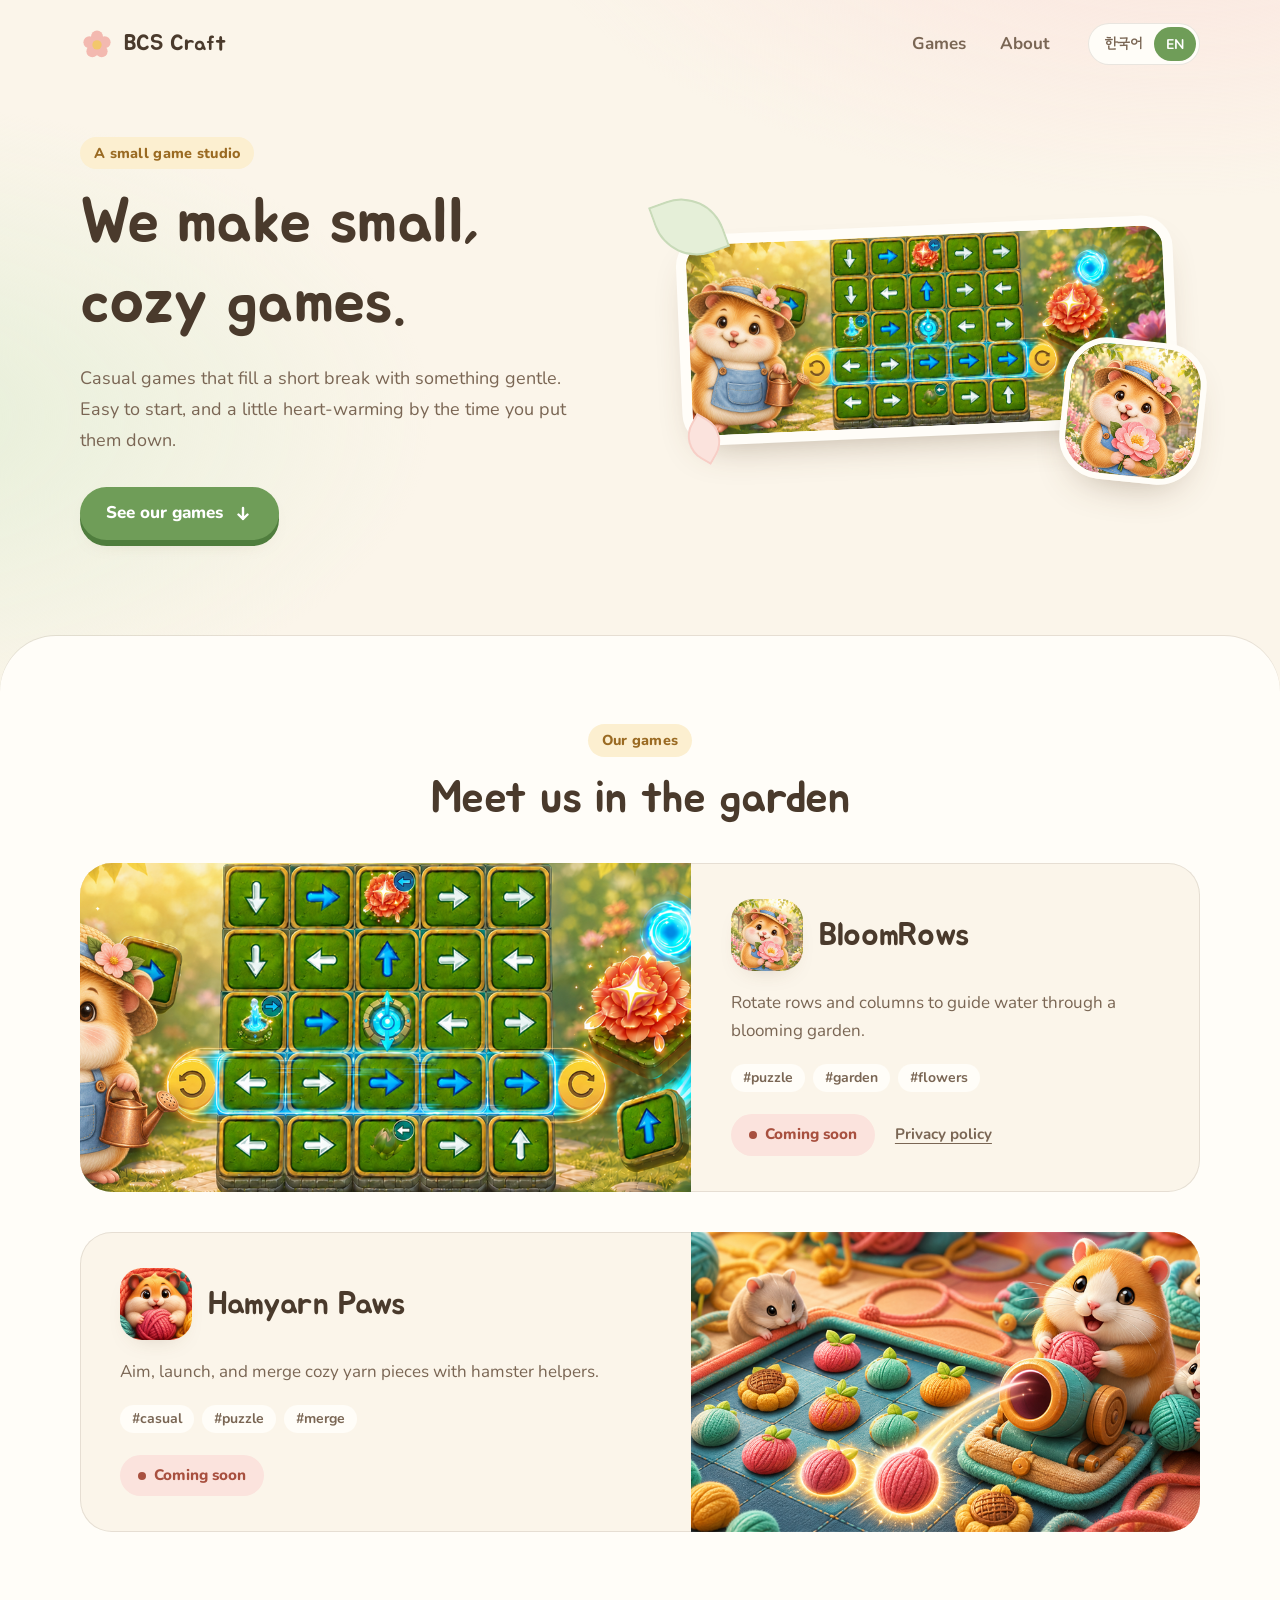
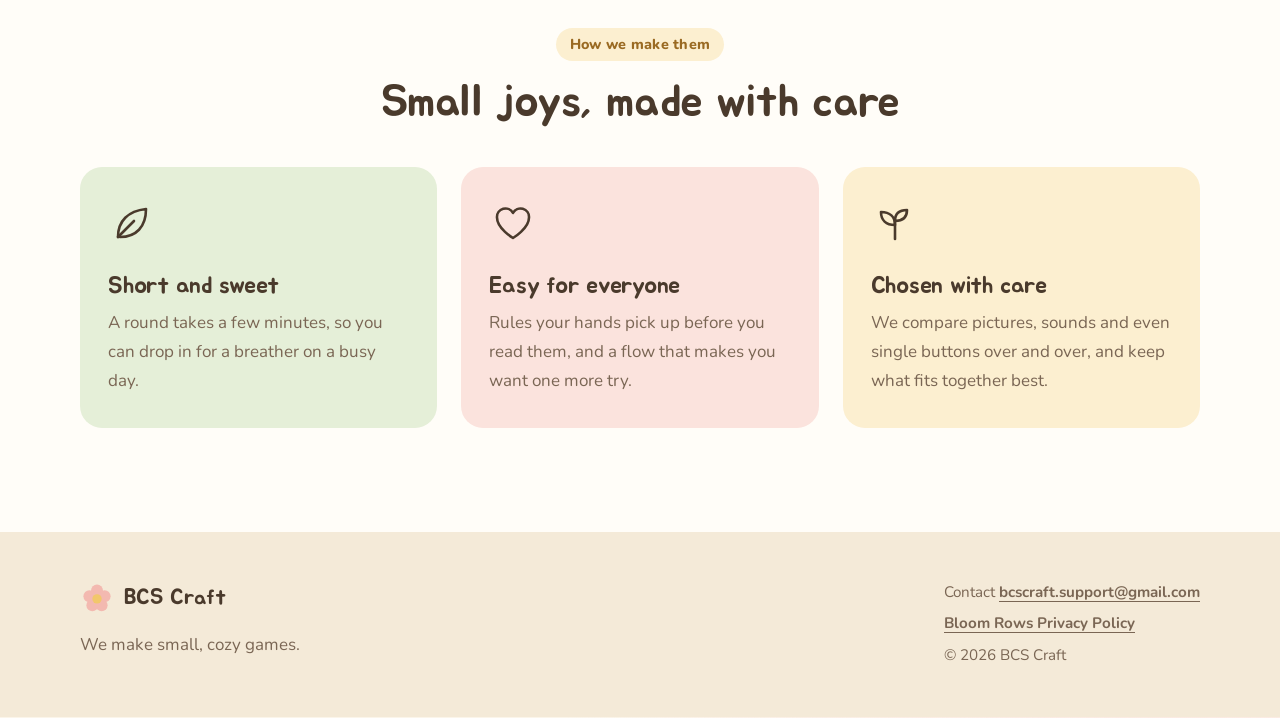
==== commit 46b42667: "fix: 소개 문구를 실제 작업 방식에 맞게 수정 - '오래 손봅니다'(직접 그리는 듯한 표현) → 그림·소리를 여러 번 비교하고 고른다  Co-Authored-By: Claude" ====
--- a/index.html
+++ b/index.html
@@ -103,8 +103,8 @@
             </li>
             <li class="value-card value-card--sprout">
               <svg viewBox="0 0 48 48" aria-hidden="true"><path d="M24 40V22"/><path d="M24 26c-9 0-14-5-14-13 9 0 14 5 14 13Z"/><path d="M24 22c0-7 4-11 12-11 0 7-4 11-12 11Z"/></svg>
-              <h3 data-copy="about.care.title">천천히 다듬기</h3>
-              <p data-copy="about.care.body">그림 한 장, 소리 하나까지 포근하게 어울리도록 오래 손봅니다.</p>
+              <h3 data-copy="about.care.title">하나하나 고르기</h3>
+              <p data-copy="about.care.body">그림과 소리, 버튼 하나까지 서로 잘 어울리는지 여러 번 비교하고 고릅니다.</p>
             </li>
           </ul>
         </div>
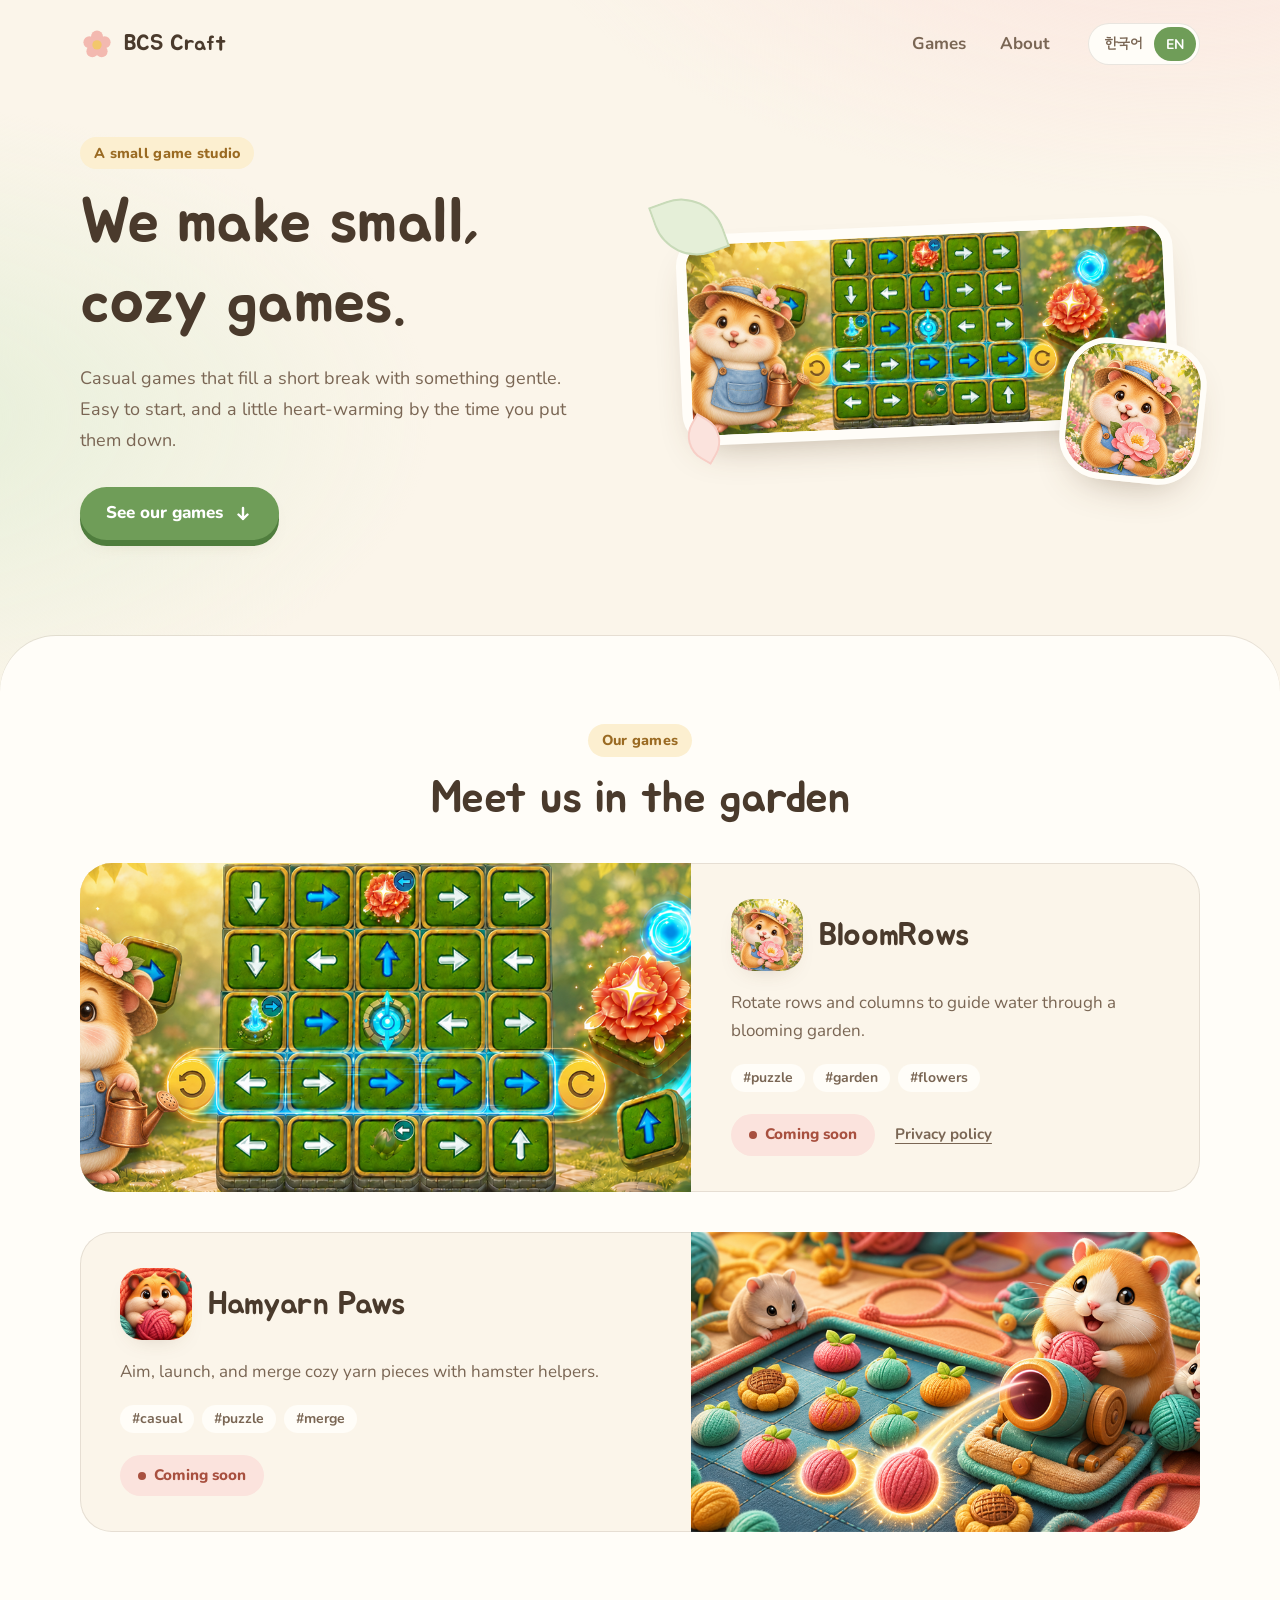
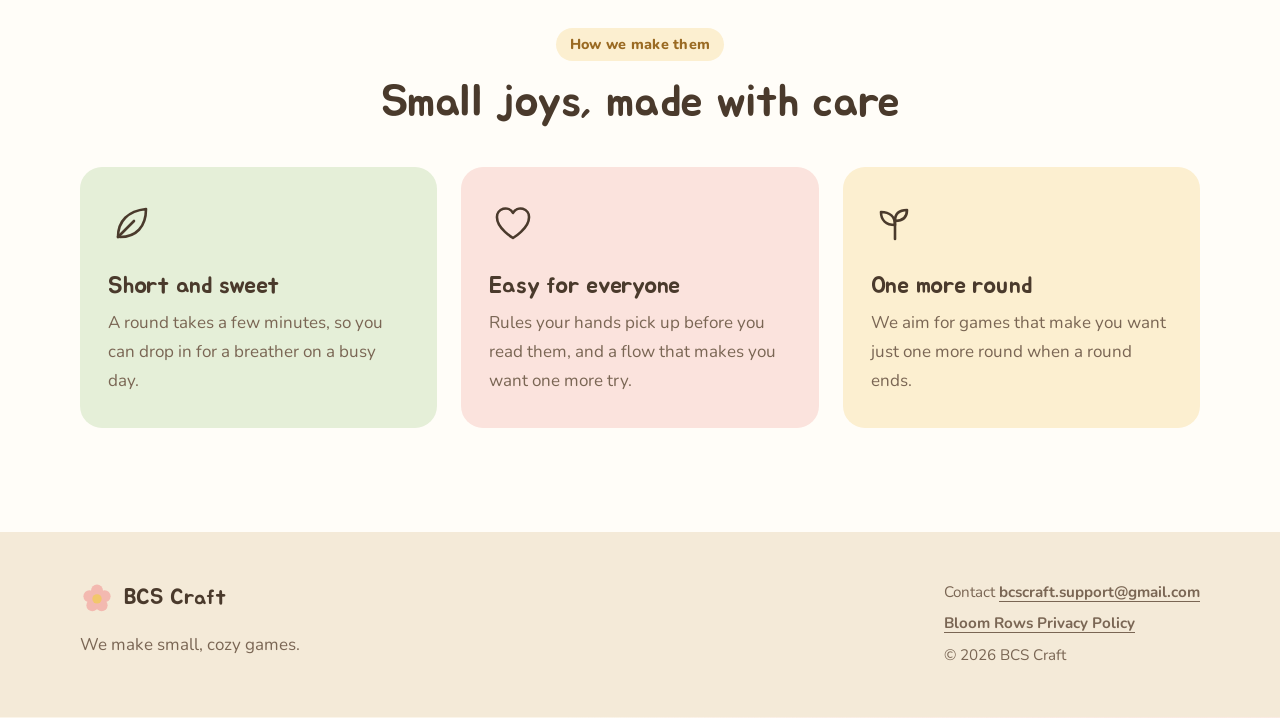
==== commit ff06eef9: "fix: 세 번째 소개 항목을 '한 번만 더'로 변경 - 모든 게임(무료·정가)에 맞는 목표 문구로 교체  Co-Authored-By: Claude Opus 5.5 <noreply" ====
--- a/index.html
+++ b/index.html
@@ -103,8 +103,8 @@
             </li>
             <li class="value-card value-card--sprout">
               <svg viewBox="0 0 48 48" aria-hidden="true"><path d="M24 40V22"/><path d="M24 26c-9 0-14-5-14-13 9 0 14 5 14 13Z"/><path d="M24 22c0-7 4-11 12-11 0 7-4 11-12 11Z"/></svg>
-              <h3 data-copy="about.care.title">하나하나 고르기</h3>
-              <p data-copy="about.care.body">그림과 소리, 버튼 하나까지 서로 잘 어울리는지 여러 번 비교하고 고릅니다.</p>
+              <h3 data-copy="about.care.title">한 번만 더</h3>
+              <p data-copy="about.care.body">한 판이 끝나면 「한 번만 더」 하고 싶어지는 게임을 목표로 합니다.</p>
             </li>
           </ul>
         </div>
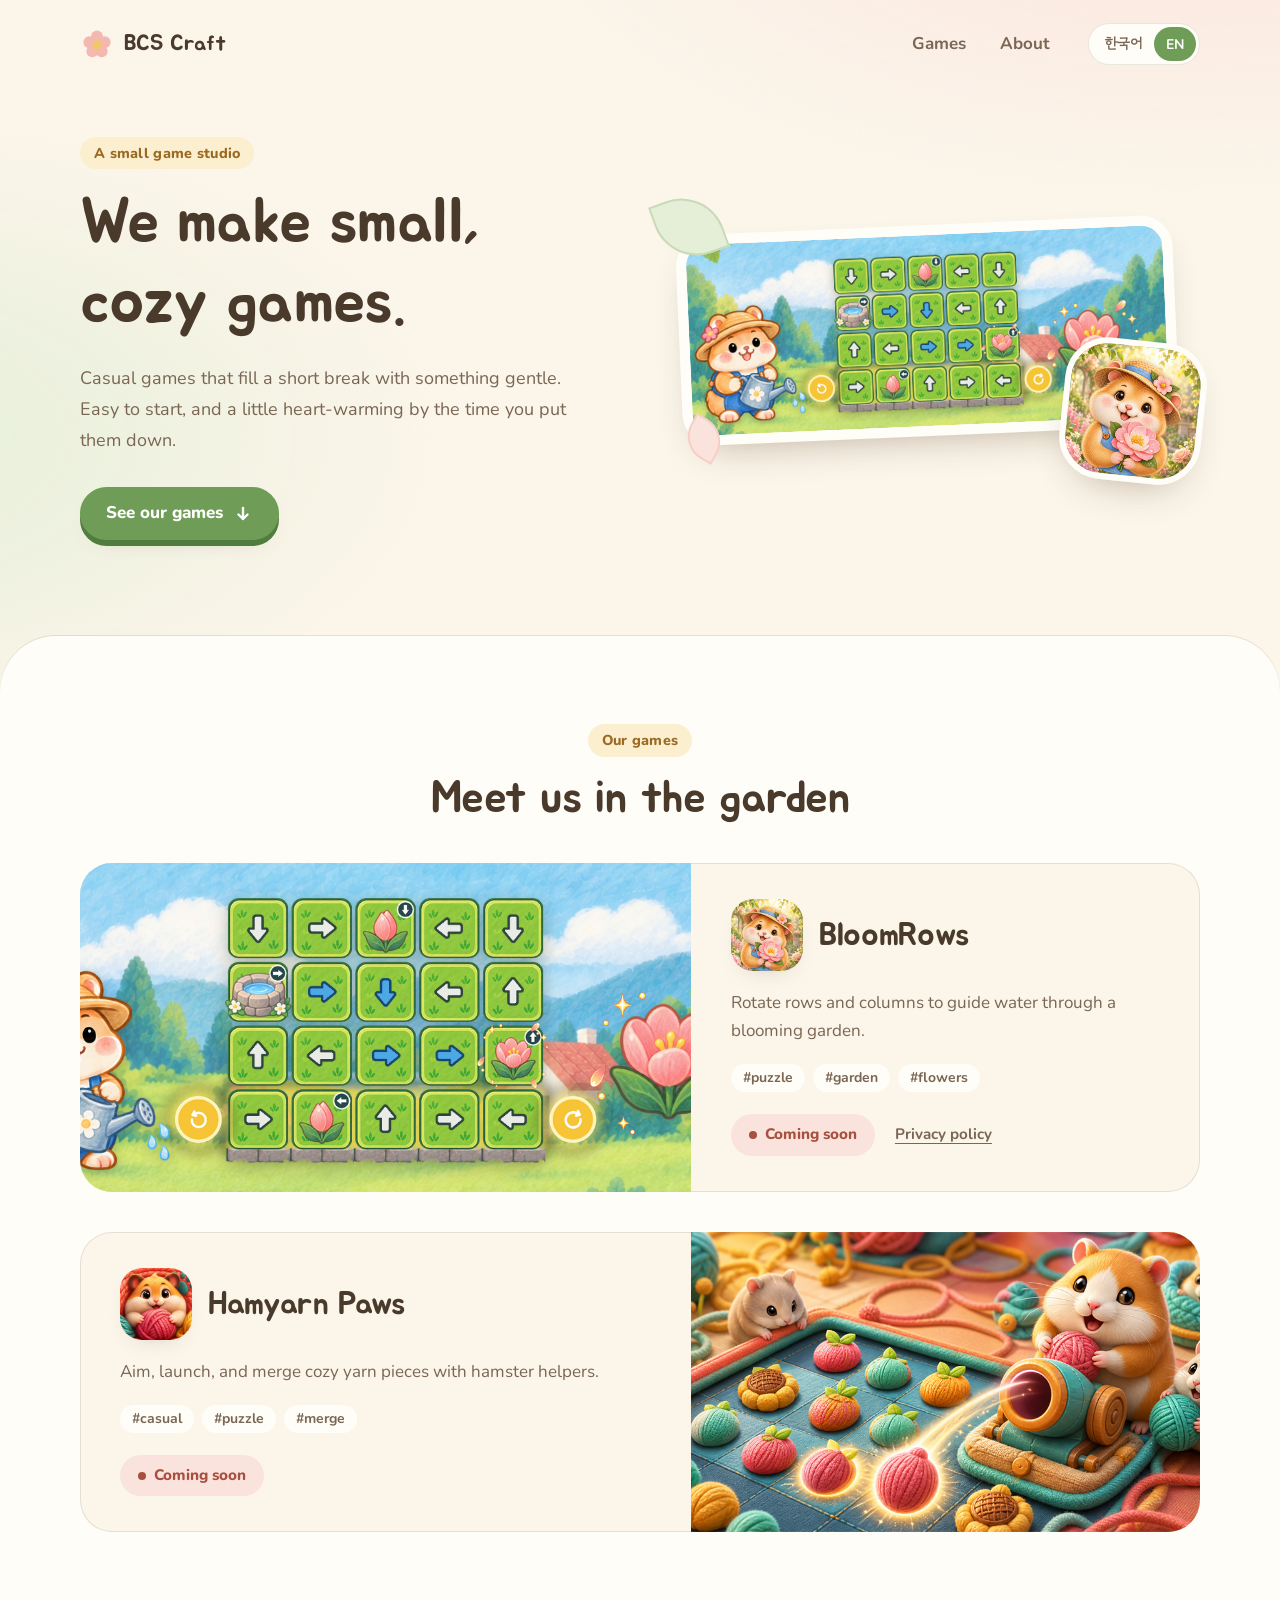
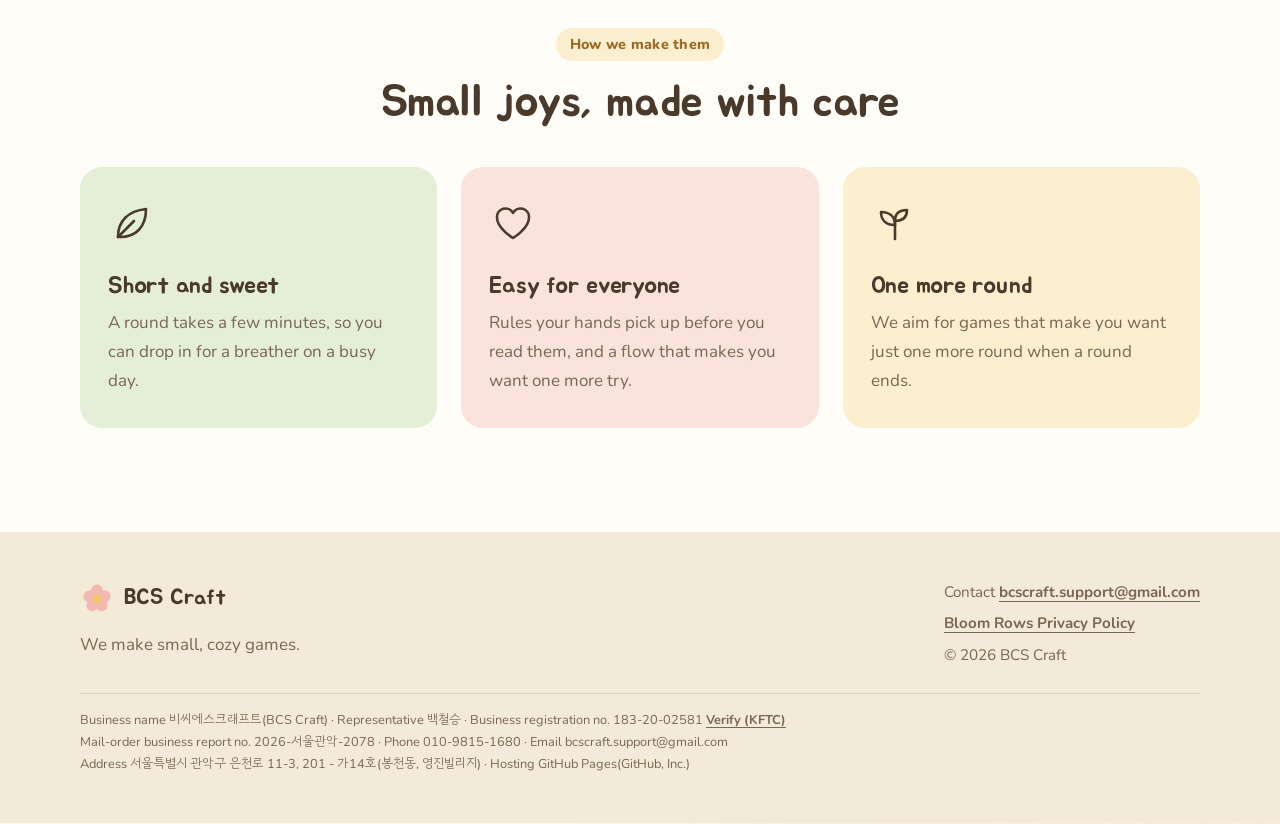
==== commit e982a7dd: "feat: 사업자 정보 하단 표시 + Bloom Rows 개인정보처리방침 2026-10-26 개정 - 홈페이지 하단에 상호·대표·사업자등록번호(공정위 확인 링크)·통신판매업 신고번" ====
--- a/index.html
+++ b/index.html
@@ -128,6 +128,11 @@
           <li><a href="./bloomrows/privacy.html" data-copy="footer.privacy">Bloom Rows 개인정보처리방침</a></li>
           <li>© <span id="current-year">2026</span> BCS Craft</li>
         </ul>
+        <div class="site-footer__biz">
+          <p><span data-copy="footer.bizName">상호</span> 비씨에스크래프트(BCS Craft) · <span data-copy="footer.bizOwner">대표</span> 백철승 · <span data-copy="footer.bizNo">사업자등록번호</span> 183-20-02581 <a href="https://www.ftc.go.kr/bizCommPop.do?wrkr_no=1832002581" target="_blank" rel="noopener" data-copy="footer.bizCheck">사업자정보 확인</a></p>
+          <p><span data-copy="footer.bizMail">통신판매업 신고</span> 2026-서울관악-2078 · <span data-copy="footer.bizTel">전화</span> 010-9815-1680 · <span data-copy="footer.bizEmail">이메일</span> bcscraft.support@gmail.com</p>
+          <p><span data-copy="footer.bizAddr">주소</span> 서울특별시 관악구 은천로 11-3, 201 - 가14호(봉천동, 영진빌리지) · <span data-copy="footer.bizHost">호스팅</span> GitHub Pages(GitHub, Inc.)</p>
+        </div>
       </div>
     </footer>
 
--- a/assets/site.css
+++ b/assets/site.css
@@ -570,6 +570,26 @@
   text-underline-offset: 4px;
 }
 
+.site-footer__biz {
+  flex-basis: 100%;
+  padding-top: 16px;
+  border-top: 1px solid var(--line);
+  color: var(--ink-soft);
+  font-size: 0.8rem;
+  line-height: 1.7;
+  word-break: keep-all;
+  overflow-wrap: anywhere;
+}
+
+.site-footer__biz p {
+  margin: 0;
+}
+
+.site-footer__biz a {
+  font-weight: 700;
+  text-underline-offset: 3px;
+}
+
 /* Document pages (privacy policy) */
 
 .doc {
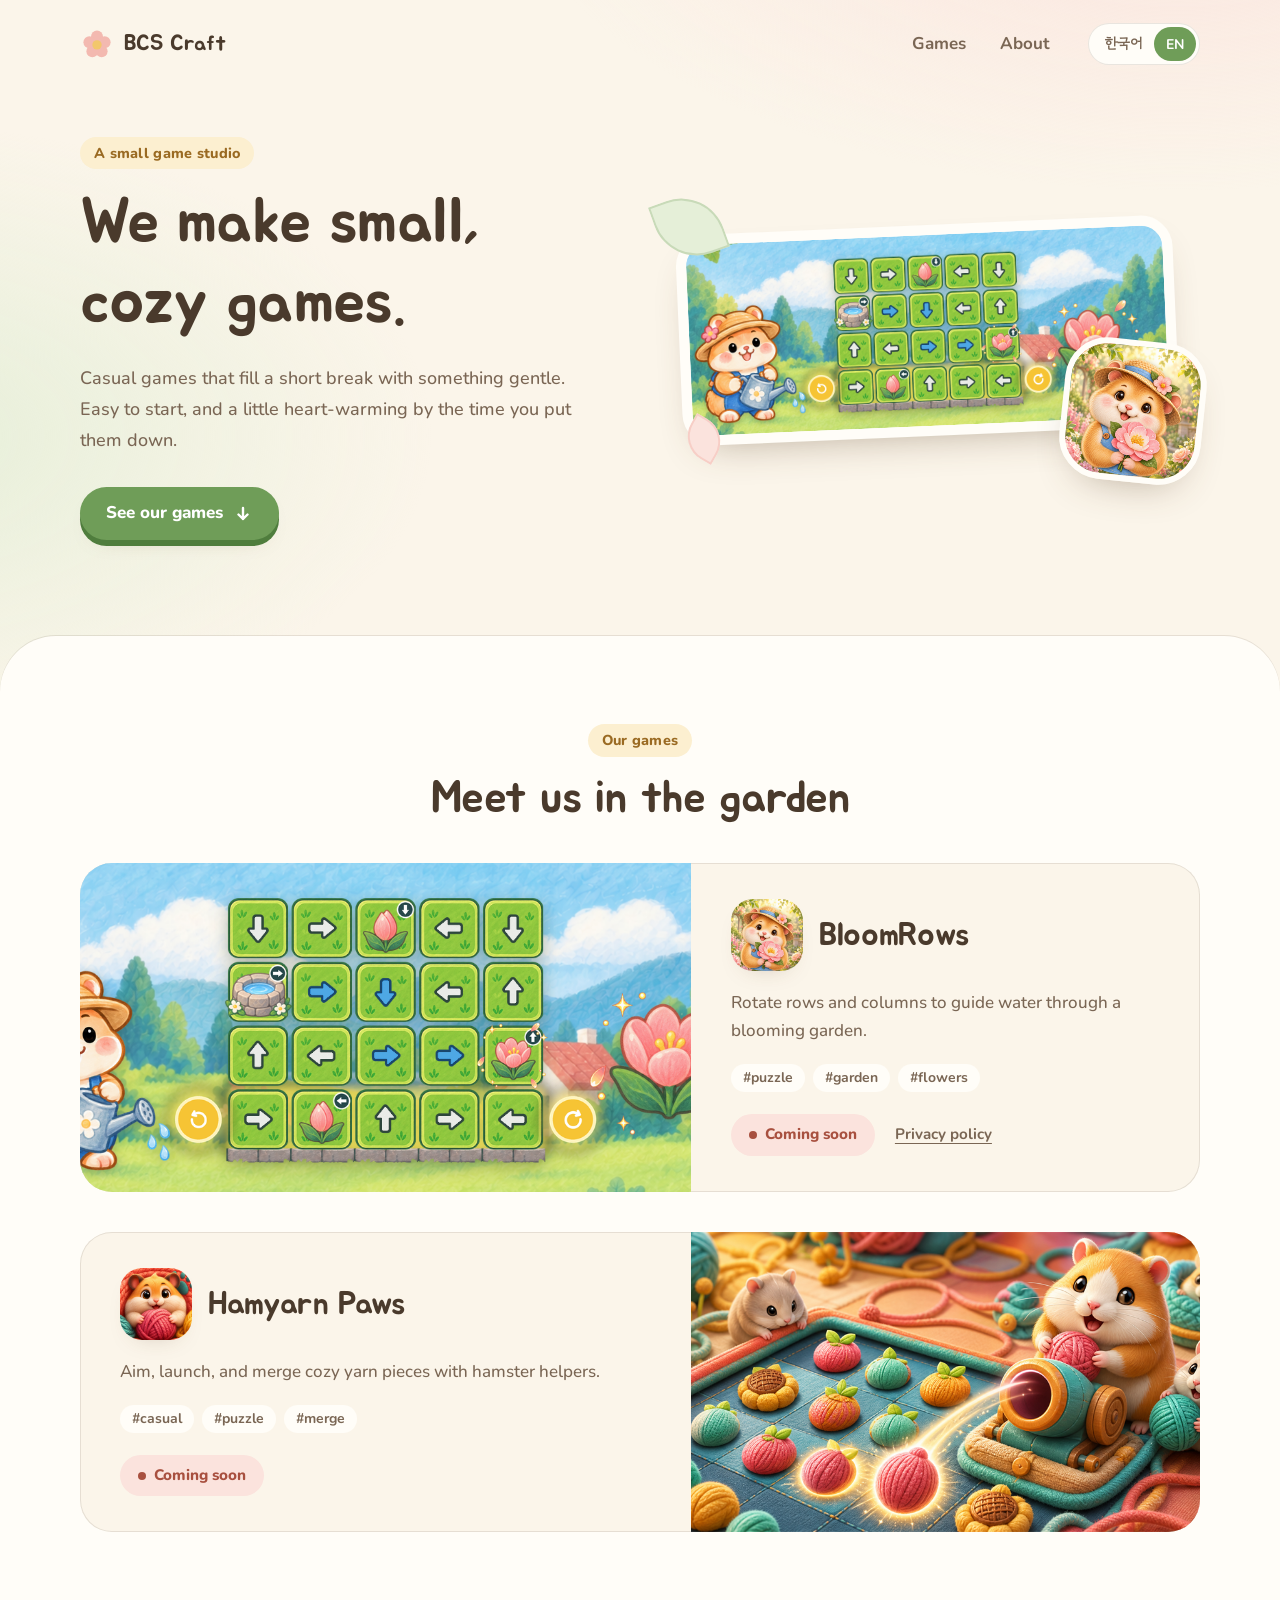
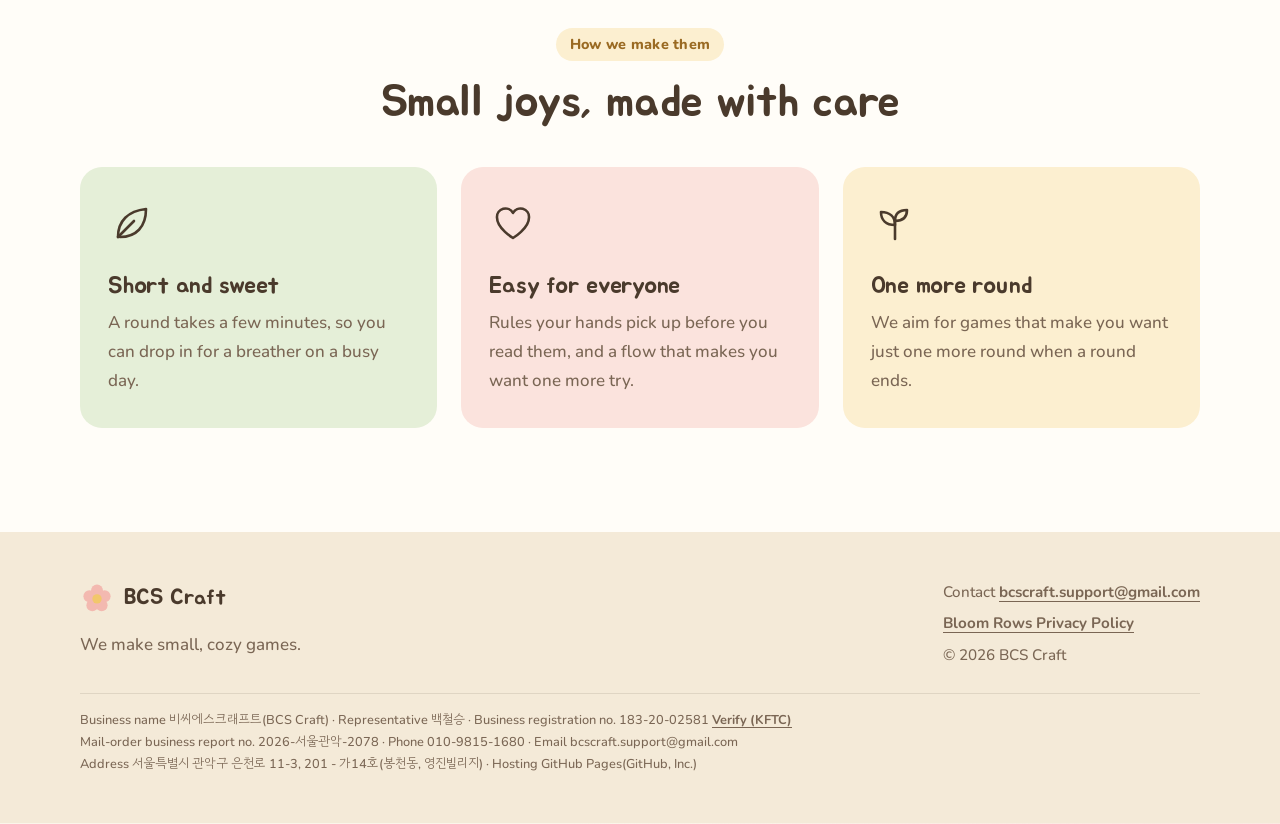
==== commit 858701bb: "feat: Bloom Rows 개인정보처리방침 2026-10-29 개정 + 사이트 글꼴 자체 제공 - Liftoff Monetize·Moloco·Meta Audience Netwo" ====
--- a/index.html
+++ b/index.html
@@ -14,9 +14,7 @@
     <meta property="og:locale" content="ko_KR">
     <meta name="twitter:card" content="summary_large_image">
     <link rel="canonical" href="https://baegagopa.github.io/crosspromo/">
-    <link rel="preconnect" href="https://fonts.googleapis.com">
-    <link rel="preconnect" href="https://fonts.gstatic.com" crossorigin>
-    <link rel="stylesheet" href="https://fonts.googleapis.com/css2?family=Gowun+Dodum&family=Jua&family=Nunito:wght@500;700;800&display=swap">
+    <link rel="stylesheet" href="./assets/fonts/fonts.css">
     <link rel="preload" href="./config/crosspromo.json" as="fetch" crossorigin="anonymous">
     <link rel="stylesheet" href="./assets/site.css">
     <title>BCS Craft — Cozy Games</title>
--- a/assets/fonts/fonts.css
+++ b/assets/fonts/fonts.css
@@ -0,0 +1,1597 @@
+/* Self-hosted copy of Google Fonts (Gowun Dodum, Jua, Nunito — SIL Open Font License 1.1, see OFL-*.txt).
+   Downloaded 2026-10-29 so the site sends no visitor request to Google Fonts. */
+@font-face {
+  font-family: 'Gowun Dodum';
+  font-style: normal;
+  font-weight: 400;
+  font-display: swap;
+  src: url(gowundodum_v12_3Jn5SD_00GqwlBnWc1TUJF0AFPJJ3oAcQhA685dKXogXvvOvaew.0.woff2) format('woff2');
+  unicode-range: U+f9ca-fa0b, U+ff03-ff05, U+ff07, U+ff0a-ff0b, U+ff0d-ff19, U+ff1b, U+ff1d, U+ff20-ff5b, U+ff5d, U+ffe0-ffe3, U+ffe5-ffe6;
+}
+@font-face {
+  font-family: 'Gowun Dodum';
+  font-style: normal;
+  font-weight: 400;
+  font-display: swap;
+  src: url(gowundodum_v12_3Jn5SD_00GqwlBnWc1TUJF0AFPJJ3oAcQhA685dKXogXvvOvaew.2.woff2) format('woff2');
+  unicode-range: U+d723-d728, U+d72a-d733, U+d735-d748, U+d74a-d74f, U+d752-d753, U+d755-d757, U+d75a-d75f, U+d762-d764, U+d766-d768, U+d76a-d76b, U+d76d-d76f, U+d771-d787, U+d789-d78b, U+d78d-d78f, U+d791-d797, U+d79a, U+d79c, U+d79e-d7a3, U+f900-f909, U+f90b-f92e;
+}
+@font-face {
+  font-family: 'Gowun Dodum';
+  font-style: normal;
+  font-weight: 400;
+  font-display: swap;
+  src: url(gowundodum_v12_3Jn5SD_00GqwlBnWc1TUJF0AFPJJ3oAcQhA685dKXogXvvOvaew.3.woff2) format('woff2');
+  unicode-range: U+d679-d68b, U+d68e-d69e, U+d6a0, U+d6a2-d6a7, U+d6a9-d6c3, U+d6c6-d6c7, U+d6c9-d6cb, U+d6cd-d6d3, U+d6d5-d6d6, U+d6d8-d6e3, U+d6e5-d6e7, U+d6e9-d6fb, U+d6fd-d717, U+d719-d71f, U+d721-d722;
+}
+@font-face {
+  font-family: 'Gowun Dodum';
+  font-style: normal;
+  font-weight: 400;
+  font-display: swap;
+  src: url(gowundodum_v12_3Jn5SD_00GqwlBnWc1TUJF0AFPJJ3oAcQhA685dKXogXvvOvaew.4.woff2) format('woff2');
+  unicode-range: U+d5bc-d5c7, U+d5ca-d5cb, U+d5cd-d5cf, U+d5d1-d5d7, U+d5d9-d5da, U+d5dc, U+d5de-d5e3, U+d5e6-d5e7, U+d5e9-d5eb, U+d5ed-d5f6, U+d5f8, U+d5fa-d5ff, U+d602-d603, U+d605-d607, U+d609-d60f, U+d612-d613, U+d616-d61b, U+d61d-d637, U+d63a-d63b, U+d63d-d63f, U+d641-d647, U+d64a-d64c, U+d64e-d653, U+d656-d657, U+d659-d65b, U+d65d-d666, U+d668, U+d66a-d678;
+}
+@font-face {
+  font-family: 'Gowun Dodum';
+  font-style: normal;
+  font-weight: 400;
+  font-display: swap;
+  src: url(gowundodum_v12_3Jn5SD_00GqwlBnWc1TUJF0AFPJJ3oAcQhA685dKXogXvvOvaew.5.woff2) format('woff2');
+  unicode-range: U+d507, U+d509-d50b, U+d50d-d513, U+d515-d53b, U+d53e-d53f, U+d541-d543, U+d545-d54c, U+d54e, U+d550, U+d552-d557, U+d55a-d55b, U+d55d-d55f, U+d561-d564, U+d566-d567, U+d56a, U+d56c, U+d56e-d573, U+d576-d577, U+d579-d583, U+d585-d586, U+d58a-d5a4, U+d5a6-d5bb;
+}
+@font-face {
+  font-family: 'Gowun Dodum';
+  font-style: normal;
+  font-weight: 400;
+  font-display: swap;
+  src: url(gowundodum_v12_3Jn5SD_00GqwlBnWc1TUJF0AFPJJ3oAcQhA685dKXogXvvOvaew.6.woff2) format('woff2');
+  unicode-range: U+d464-d477, U+d47a-d47b, U+d47d-d47f, U+d481-d487, U+d489-d48a, U+d48c, U+d48e-d4e7, U+d4e9-d503, U+d505-d506;
+}
+@font-face {
+  font-family: 'Gowun Dodum';
+  font-style: normal;
+  font-weight: 400;
+  font-display: swap;
+  src: url(gowundodum_v12_3Jn5SD_00GqwlBnWc1TUJF0AFPJJ3oAcQhA685dKXogXvvOvaew.7.woff2) format('woff2');
+  unicode-range: U+d3bf-d3c7, U+d3ca-d3cf, U+d3d1-d3eb, U+d3ee-d3ef, U+d3f1-d3f3, U+d3f5-d3fb, U+d3fd-d400, U+d402-d45b, U+d45d-d463;
+}
+@font-face {
+  font-family: 'Gowun Dodum';
+  font-style: normal;
+  font-weight: 400;
+  font-display: swap;
+  src: url(gowundodum_v12_3Jn5SD_00GqwlBnWc1TUJF0AFPJJ3oAcQhA685dKXogXvvOvaew.8.woff2) format('woff2');
+  unicode-range: U+d2ff, U+d302-d304, U+d306-d30b, U+d30f, U+d311-d313, U+d315-d31b, U+d31e, U+d322-d324, U+d326-d327, U+d32a-d32b, U+d32d-d32f, U+d331-d337, U+d339-d33c, U+d33e-d37b, U+d37e-d37f, U+d381-d383, U+d385-d38b, U+d38e-d390, U+d392-d397, U+d39a-d39b, U+d39d-d39f, U+d3a1-d3a7, U+d3a9-d3aa, U+d3ac, U+d3ae-d3b3, U+d3b5-d3b7, U+d3b9-d3bb, U+d3bd-d3be;
+}
+@font-face {
+  font-family: 'Gowun Dodum';
+  font-style: normal;
+  font-weight: 400;
+  font-display: swap;
+  src: url(gowundodum_v12_3Jn5SD_00GqwlBnWc1TUJF0AFPJJ3oAcQhA685dKXogXvvOvaew.9.woff2) format('woff2');
+  unicode-range: U+d257-d27f, U+d281-d29b, U+d29d-d29f, U+d2a1-d2ab, U+d2ad-d2b7, U+d2ba-d2bb, U+d2bd-d2bf, U+d2c1-d2c7, U+d2c9-d2ef, U+d2f2-d2f3, U+d2f5-d2f7, U+d2f9-d2fe;
+}
+@font-face {
+  font-family: 'Gowun Dodum';
+  font-style: normal;
+  font-weight: 400;
+  font-display: swap;
+  src: url(gowundodum_v12_3Jn5SD_00GqwlBnWc1TUJF0AFPJJ3oAcQhA685dKXogXvvOvaew.10.woff2) format('woff2');
+  unicode-range: U+d1b4, U+d1b6-d1f3, U+d1f5-d22b, U+d22e-d22f, U+d231-d233, U+d235-d23b, U+d23d-d240, U+d242-d256;
+}
+@font-face {
+  font-family: 'Gowun Dodum';
+  font-style: normal;
+  font-weight: 400;
+  font-display: swap;
+  src: url(gowundodum_v12_3Jn5SD_00GqwlBnWc1TUJF0AFPJJ3oAcQhA685dKXogXvvOvaew.11.woff2) format('woff2');
+  unicode-range: U+d105-d12f, U+d132-d133, U+d135-d137, U+d139-d13f, U+d141-d142, U+d144, U+d146-d14b, U+d14e-d14f, U+d151-d153, U+d155-d15b, U+d15e-d187, U+d189-d19f, U+d1a2-d1a3, U+d1a5-d1a7, U+d1a9-d1af, U+d1b2-d1b3;
+}
+@font-face {
+  font-family: 'Gowun Dodum';
+  font-style: normal;
+  font-weight: 400;
+  font-display: swap;
+  src: url(gowundodum_v12_3Jn5SD_00GqwlBnWc1TUJF0AFPJJ3oAcQhA685dKXogXvvOvaew.12.woff2) format('woff2');
+  unicode-range: U+d04b-d04f, U+d051-d057, U+d059-d06b, U+d06d-d06f, U+d071-d073, U+d075-d07b, U+d07e-d0a3, U+d0a6-d0a7, U+d0a9-d0ab, U+d0ad-d0b3, U+d0b6, U+d0b8, U+d0ba-d0bf, U+d0c2-d0c3, U+d0c5-d0c7, U+d0c9-d0cf, U+d0d2, U+d0d6-d0db, U+d0de-d0df, U+d0e1-d0e3, U+d0e5-d0eb, U+d0ee-d0f0, U+d0f2-d104;
+}
+@font-face {
+  font-family: 'Gowun Dodum';
+  font-style: normal;
+  font-weight: 400;
+  font-display: swap;
+  src: url(gowundodum_v12_3Jn5SD_00GqwlBnWc1TUJF0AFPJJ3oAcQhA685dKXogXvvOvaew.13.woff2) format('woff2');
+  unicode-range: U+cfa2-cfc3, U+cfc5-cfdf, U+cfe2-cfe3, U+cfe5-cfe7, U+cfe9-cff4, U+cff6-cffb, U+cffd-cfff, U+d001-d003, U+d005-d017, U+d019-d033, U+d036-d037, U+d039-d03b, U+d03d-d04a;
+}
+@font-face {
+  font-family: 'Gowun Dodum';
+  font-style: normal;
+  font-weight: 400;
+  font-display: swap;
+  src: url(gowundodum_v12_3Jn5SD_00GqwlBnWc1TUJF0AFPJJ3oAcQhA685dKXogXvvOvaew.14.woff2) format('woff2');
+  unicode-range: U+cef0-cef3, U+cef6, U+cef9-ceff, U+cf01-cf03, U+cf05-cf07, U+cf09-cf0f, U+cf11-cf12, U+cf14-cf1b, U+cf1d-cf1f, U+cf21-cf2f, U+cf31-cf53, U+cf56-cf57, U+cf59-cf5b, U+cf5d-cf63, U+cf66, U+cf68, U+cf6a-cf6f, U+cf71-cf84, U+cf86-cf8b, U+cf8d-cfa1;
+}
+@font-face {
+  font-family: 'Gowun Dodum';
+  font-style: normal;
+  font-weight: 400;
+  font-display: swap;
+  src: url(gowundodum_v12_3Jn5SD_00GqwlBnWc1TUJF0AFPJJ3oAcQhA685dKXogXvvOvaew.15.woff2) format('woff2');
+  unicode-range: U+ce3c-ce57, U+ce5a-ce5b, U+ce5d-ce5f, U+ce61-ce67, U+ce6a, U+ce6c, U+ce6e-ce73, U+ce76-ce77, U+ce79-ce7b, U+ce7d-ce83, U+ce85-ce88, U+ce8a-ce8f, U+ce91-ce93, U+ce95-ce97, U+ce99-ce9f, U+cea2, U+cea4-ceab, U+cead-cee3, U+cee6-cee7, U+cee9-ceeb, U+ceed-ceef;
+}
+@font-face {
+  font-family: 'Gowun Dodum';
+  font-style: normal;
+  font-weight: 400;
+  font-display: swap;
+  src: url(gowundodum_v12_3Jn5SD_00GqwlBnWc1TUJF0AFPJJ3oAcQhA685dKXogXvvOvaew.16.woff2) format('woff2');
+  unicode-range: U+cd92-cd93, U+cd96-cd97, U+cd99-cd9b, U+cd9d-cda3, U+cda6-cda8, U+cdaa-cdaf, U+cdb1-cdc3, U+cdc5-cdcb, U+cdcd-cde7, U+cde9-ce03, U+ce05-ce1f, U+ce22-ce34, U+ce36-ce3b;
+}
+@font-face {
+  font-family: 'Gowun Dodum';
+  font-style: normal;
+  font-weight: 400;
+  font-display: swap;
+  src: url(gowundodum_v12_3Jn5SD_00GqwlBnWc1TUJF0AFPJJ3oAcQhA685dKXogXvvOvaew.17.woff2) format('woff2');
+  unicode-range: U+ccef-cd07, U+cd0a-cd0b, U+cd0d-cd1a, U+cd1c, U+cd1e-cd2b, U+cd2d-cd5b, U+cd5d-cd77, U+cd79-cd91;
+}
+@font-face {
+  font-family: 'Gowun Dodum';
+  font-style: normal;
+  font-weight: 400;
+  font-display: swap;
+  src: url(gowundodum_v12_3Jn5SD_00GqwlBnWc1TUJF0AFPJJ3oAcQhA685dKXogXvvOvaew.18.woff2) format('woff2');
+  unicode-range: U+cc3f-cc43, U+cc46-cc47, U+cc49-cc4b, U+cc4d-cc53, U+cc55-cc58, U+cc5a-cc5f, U+cc61-cc97, U+cc9a-cc9b, U+cc9d-cc9f, U+cca1-cca7, U+ccaa, U+ccac, U+ccae-ccb3, U+ccb6-ccb7, U+ccb9-ccbb, U+ccbd-cccf, U+ccd1-cce3, U+cce5-ccee;
+}
+@font-face {
+  font-family: 'Gowun Dodum';
+  font-style: normal;
+  font-weight: 400;
+  font-display: swap;
+  src: url(gowundodum_v12_3Jn5SD_00GqwlBnWc1TUJF0AFPJJ3oAcQhA685dKXogXvvOvaew.19.woff2) format('woff2');
+  unicode-range: U+cb91-cbd3, U+cbd5-cbe3, U+cbe5-cc0b, U+cc0e-cc0f, U+cc11-cc13, U+cc15-cc1b, U+cc1d-cc20, U+cc23-cc27, U+cc2a-cc2b, U+cc2d, U+cc2f, U+cc31-cc37, U+cc3a, U+cc3c;
+}
+@font-face {
+  font-family: 'Gowun Dodum';
+  font-style: normal;
+  font-weight: 400;
+  font-display: swap;
+  src: url(gowundodum_v12_3Jn5SD_00GqwlBnWc1TUJF0AFPJJ3oAcQhA685dKXogXvvOvaew.20.woff2) format('woff2');
+  unicode-range: U+caf4-cb47, U+cb4a-cb90;
+}
+@font-face {
+  font-family: 'Gowun Dodum';
+  font-style: normal;
+  font-weight: 400;
+  font-display: swap;
+  src: url(gowundodum_v12_3Jn5SD_00GqwlBnWc1TUJF0AFPJJ3oAcQhA685dKXogXvvOvaew.21.woff2) format('woff2');
+  unicode-range: U+ca4a-ca4b, U+ca4e-ca4f, U+ca51-ca53, U+ca55-ca5b, U+ca5d-ca60, U+ca62-ca83, U+ca85-cabb, U+cabe-cabf, U+cac1-cac3, U+cac5-cacb, U+cacd-cad0, U+cad2, U+cad4-cad8, U+cada-caf3;
+}
+@font-face {
+  font-family: 'Gowun Dodum';
+  font-style: normal;
+  font-weight: 400;
+  font-display: swap;
+  src: url(gowundodum_v12_3Jn5SD_00GqwlBnWc1TUJF0AFPJJ3oAcQhA685dKXogXvvOvaew.22.woff2) format('woff2');
+  unicode-range: U+c996-c997, U+c99a-c99c, U+c99e-c9bf, U+c9c2-c9c3, U+c9c5-c9c7, U+c9c9-c9cf, U+c9d2, U+c9d4, U+c9d7-c9d8, U+c9db, U+c9de-c9df, U+c9e1-c9e3, U+c9e5-c9e6, U+c9e8-c9eb, U+c9ee-c9f0, U+c9f2-c9f7, U+c9f9-ca0b, U+ca0d-ca28, U+ca2a-ca49;
+}
+@font-face {
+  font-family: 'Gowun Dodum';
+  font-style: normal;
+  font-weight: 400;
+  font-display: swap;
+  src: url(gowundodum_v12_3Jn5SD_00GqwlBnWc1TUJF0AFPJJ3oAcQhA685dKXogXvvOvaew.23.woff2) format('woff2');
+  unicode-range: U+c8e9-c8f4, U+c8f6-c8fb, U+c8fe-c8ff, U+c901-c903, U+c905-c90b, U+c90e-c910, U+c912-c917, U+c919-c92b, U+c92d-c94f, U+c951-c953, U+c955-c96b, U+c96d-c973, U+c975-c987, U+c98a-c98b, U+c98d-c98f, U+c991-c995;
+}
+@font-face {
+  font-family: 'Gowun Dodum';
+  font-style: normal;
+  font-weight: 400;
+  font-display: swap;
+  src: url(gowundodum_v12_3Jn5SD_00GqwlBnWc1TUJF0AFPJJ3oAcQhA685dKXogXvvOvaew.24.woff2) format('woff2');
+  unicode-range: U+c841-c84b, U+c84d-c86f, U+c872-c873, U+c875-c877, U+c879-c87f, U+c882-c884, U+c887-c88a, U+c88d-c8c3, U+c8c5-c8df, U+c8e1-c8e8;
+}
+@font-face {
+  font-family: 'Gowun Dodum';
+  font-style: normal;
+  font-weight: 400;
+  font-display: swap;
+  src: url(gowundodum_v12_3Jn5SD_00GqwlBnWc1TUJF0AFPJJ3oAcQhA685dKXogXvvOvaew.25.woff2) format('woff2');
+  unicode-range: U+c779-c77b, U+c77e-c782, U+c786, U+c78b, U+c78d, U+c78f, U+c792-c793, U+c795, U+c797, U+c799-c79f, U+c7a2, U+c7a7-c7ab, U+c7ae-c7bb, U+c7bd-c7c0, U+c7c2-c7c7, U+c7c9-c7dc, U+c7de-c7ff, U+c802-c803, U+c805-c807, U+c809, U+c80b-c80f, U+c812, U+c814, U+c817-c81b, U+c81e-c81f, U+c821-c823, U+c825-c82e, U+c830-c837, U+c839-c83b, U+c83d-c840;
+}
+@font-face {
+  font-family: 'Gowun Dodum';
+  font-style: normal;
+  font-weight: 400;
+  font-display: swap;
+  src: url(gowundodum_v12_3Jn5SD_00GqwlBnWc1TUJF0AFPJJ3oAcQhA685dKXogXvvOvaew.26.woff2) format('woff2');
+  unicode-range: U+c6bb-c6bf, U+c6c2, U+c6c4, U+c6c6-c6cb, U+c6ce-c6cf, U+c6d1-c6d3, U+c6d5-c6db, U+c6dd-c6df, U+c6e1-c6e7, U+c6e9-c6eb, U+c6ed-c6ef, U+c6f1-c6f8, U+c6fa-c703, U+c705-c707, U+c709-c70b, U+c70d-c716, U+c718, U+c71a-c71f, U+c722-c723, U+c725-c727, U+c729-c734, U+c736-c73b, U+c73e-c73f, U+c741-c743, U+c745-c74b, U+c74e-c750, U+c752-c757, U+c759-c773, U+c776-c777;
+}
+@font-face {
+  font-family: 'Gowun Dodum';
+  font-style: normal;
+  font-weight: 400;
+  font-display: swap;
+  src: url(gowundodum_v12_3Jn5SD_00GqwlBnWc1TUJF0AFPJJ3oAcQhA685dKXogXvvOvaew.27.woff2) format('woff2');
+  unicode-range: U+c5f5-c5fb, U+c5fe, U+c602-c605, U+c607, U+c609-c60f, U+c611-c61a, U+c61c-c623, U+c626-c627, U+c629-c62b, U+c62d, U+c62f-c632, U+c636, U+c638, U+c63a-c63f, U+c642-c643, U+c645-c647, U+c649-c652, U+c656-c65b, U+c65d-c65f, U+c661-c663, U+c665-c677, U+c679-c67b, U+c67d-c693, U+c696-c697, U+c699-c69b, U+c69d-c6a3, U+c6a6, U+c6a8, U+c6aa-c6af, U+c6b2-c6b3, U+c6b5-c6b7, U+c6b9-c6ba;
+}
+@font-face {
+  font-family: 'Gowun Dodum';
+  font-style: normal;
+  font-weight: 400;
+  font-display: swap;
+  src: url(gowundodum_v12_3Jn5SD_00GqwlBnWc1TUJF0AFPJJ3oAcQhA685dKXogXvvOvaew.28.woff2) format('woff2');
+  unicode-range: U+c517-c527, U+c52a-c52b, U+c52d-c52f, U+c531-c538, U+c53a, U+c53c, U+c53e-c543, U+c546-c547, U+c54b, U+c54d-c552, U+c556, U+c55a-c55b, U+c55d, U+c55f, U+c562-c563, U+c565-c567, U+c569-c56f, U+c572, U+c574, U+c576-c57b, U+c57e-c57f, U+c581-c583, U+c585-c586, U+c588-c58b, U+c58e, U+c590, U+c592-c596, U+c599-c5b3, U+c5b6-c5b7, U+c5ba, U+c5be-c5c3, U+c5ca-c5cb, U+c5cd, U+c5cf, U+c5d2-c5d3, U+c5d5-c5d7, U+c5d9-c5df, U+c5e1-c5e2, U+c5e4, U+c5e6-c5eb, U+c5ef, U+c5f1-c5f3;
+}
+@font-face {
+  font-family: 'Gowun Dodum';
+  font-style: normal;
+  font-weight: 400;
+  font-display: swap;
+  src: url(gowundodum_v12_3Jn5SD_00GqwlBnWc1TUJF0AFPJJ3oAcQhA685dKXogXvvOvaew.29.woff2) format('woff2');
+  unicode-range: U+c475-c4ef, U+c4f2-c4f3, U+c4f5-c4f7, U+c4f9-c4ff, U+c502-c50b, U+c50d-c516;
+}
+@font-face {
+  font-family: 'Gowun Dodum';
+  font-style: normal;
+  font-weight: 400;
+  font-display: swap;
+  src: url(gowundodum_v12_3Jn5SD_00GqwlBnWc1TUJF0AFPJJ3oAcQhA685dKXogXvvOvaew.30.woff2) format('woff2');
+  unicode-range: U+c3d0-c3d7, U+c3da-c3db, U+c3dd-c3de, U+c3e1-c3ec, U+c3ee-c3f3, U+c3f5-c42b, U+c42d-c463, U+c466-c474;
+}
+@font-face {
+  font-family: 'Gowun Dodum';
+  font-style: normal;
+  font-weight: 400;
+  font-display: swap;
+  src: url(gowundodum_v12_3Jn5SD_00GqwlBnWc1TUJF0AFPJJ3oAcQhA685dKXogXvvOvaew.31.woff2) format('woff2');
+  unicode-range: U+c32b-c367, U+c36a-c36b, U+c36d-c36f, U+c371-c377, U+c37a-c37b, U+c37e-c383, U+c385-c387, U+c389-c3cf;
+}
+@font-face {
+  font-family: 'Gowun Dodum';
+  font-style: normal;
+  font-weight: 400;
+  font-display: swap;
+  src: url(gowundodum_v12_3Jn5SD_00GqwlBnWc1TUJF0AFPJJ3oAcQhA685dKXogXvvOvaew.32.woff2) format('woff2');
+  unicode-range: U+c26a-c26b, U+c26d-c26f, U+c271-c273, U+c275-c27b, U+c27e-c287, U+c289-c28f, U+c291-c297, U+c299-c29a, U+c29c-c2a3, U+c2a5-c2a7, U+c2a9-c2ab, U+c2ad-c2b3, U+c2b6, U+c2b8, U+c2ba-c2bb, U+c2bd-c2db, U+c2de-c2df, U+c2e1-c2e2, U+c2e5-c2ea, U+c2ee, U+c2f0, U+c2f2-c2f5, U+c2f7, U+c2fa-c2fb, U+c2fd-c2ff, U+c301-c307, U+c309-c30c, U+c30e-c312, U+c315-c323, U+c325-c328, U+c32a;
+}
+@font-face {
+  font-family: 'Gowun Dodum';
+  font-style: normal;
+  font-weight: 400;
+  font-display: swap;
+  src: url(gowundodum_v12_3Jn5SD_00GqwlBnWc1TUJF0AFPJJ3oAcQhA685dKXogXvvOvaew.33.woff2) format('woff2');
+  unicode-range: U+c1bc-c1c3, U+c1c5-c1df, U+c1e1-c1fb, U+c1fd-c203, U+c205-c20c, U+c20e, U+c210-c217, U+c21a-c21b, U+c21d-c21e, U+c221-c227, U+c229-c22a, U+c22c, U+c22e, U+c230, U+c233-c24f, U+c251-c257, U+c259-c269;
+}
+@font-face {
+  font-family: 'Gowun Dodum';
+  font-style: normal;
+  font-weight: 400;
+  font-display: swap;
+  src: url(gowundodum_v12_3Jn5SD_00GqwlBnWc1TUJF0AFPJJ3oAcQhA685dKXogXvvOvaew.34.woff2) format('woff2');
+  unicode-range: U+c101-c11b, U+c11f, U+c121-c123, U+c125-c12b, U+c12e, U+c132-c137, U+c13a-c13b, U+c13d-c13f, U+c141-c147, U+c14a, U+c14c-c153, U+c155-c157, U+c159-c15b, U+c15d-c166, U+c169-c16f, U+c171-c177, U+c179-c18b, U+c18e-c18f, U+c191-c193, U+c195-c19b, U+c19d-c19e, U+c1a0, U+c1a2-c1a4, U+c1a6-c1bb;
+}
+@font-face {
+  font-family: 'Gowun Dodum';
+  font-style: normal;
+  font-weight: 400;
+  font-display: swap;
+  src: url(gowundodum_v12_3Jn5SD_00GqwlBnWc1TUJF0AFPJJ3oAcQhA685dKXogXvvOvaew.35.woff2) format('woff2');
+  unicode-range: U+c049-c057, U+c059-c05b, U+c05d-c05f, U+c061-c067, U+c069-c08f, U+c091-c0ab, U+c0ae-c0af, U+c0b1-c0b3, U+c0b5, U+c0b7-c0bb, U+c0be, U+c0c2-c0c7, U+c0ca-c0cb, U+c0cd-c0cf, U+c0d1-c0d7, U+c0d9-c0da, U+c0dc, U+c0de-c0e3, U+c0e5-c0eb, U+c0ed-c0f3, U+c0f6, U+c0f8, U+c0fa-c0ff;
+}
+@font-face {
+  font-family: 'Gowun Dodum';
+  font-style: normal;
+  font-weight: 400;
+  font-display: swap;
+  src: url(gowundodum_v12_3Jn5SD_00GqwlBnWc1TUJF0AFPJJ3oAcQhA685dKXogXvvOvaew.36.woff2) format('woff2');
+  unicode-range: U+bfa7-bfaf, U+bfb1-bfc4, U+bfc6-bfcb, U+bfce-bfcf, U+bfd1-bfd3, U+bfd5-bfdb, U+bfdd-c048;
+}
+@font-face {
+  font-family: 'Gowun Dodum';
+  font-style: normal;
+  font-weight: 400;
+  font-display: swap;
+  src: url(gowundodum_v12_3Jn5SD_00GqwlBnWc1TUJF0AFPJJ3oAcQhA685dKXogXvvOvaew.37.woff2) format('woff2');
+  unicode-range: U+bf07, U+bf09-bf3f, U+bf41-bf4f, U+bf52-bf54, U+bf56-bfa6;
+}
+@font-face {
+  font-family: 'Gowun Dodum';
+  font-style: normal;
+  font-weight: 400;
+  font-display: swap;
+  src: url(gowundodum_v12_3Jn5SD_00GqwlBnWc1TUJF0AFPJJ3oAcQhA685dKXogXvvOvaew.38.woff2) format('woff2');
+  unicode-range: U+be56, U+be58, U+be5c-be5f, U+be62-be63, U+be65-be67, U+be69-be74, U+be76-be7b, U+be7e-be7f, U+be81-be8e, U+be90, U+be92-bea7, U+bea9-becf, U+bed2-bed3, U+bed5-bed6, U+bed9-bee3, U+bee6-bf06;
+}
+@font-face {
+  font-family: 'Gowun Dodum';
+  font-style: normal;
+  font-weight: 400;
+  font-display: swap;
+  src: url(gowundodum_v12_3Jn5SD_00GqwlBnWc1TUJF0AFPJJ3oAcQhA685dKXogXvvOvaew.39.woff2) format('woff2');
+  unicode-range: U+bdb0-bdd3, U+bdd5-bdef, U+bdf1-be0b, U+be0d-be0f, U+be11-be13, U+be15-be43, U+be46-be47, U+be49-be4b, U+be4d-be53;
+}
+@font-face {
+  font-family: 'Gowun Dodum';
+  font-style: normal;
+  font-weight: 400;
+  font-display: swap;
+  src: url(gowundodum_v12_3Jn5SD_00GqwlBnWc1TUJF0AFPJJ3oAcQhA685dKXogXvvOvaew.40.woff2) format('woff2');
+  unicode-range: U+bd03, U+bd06, U+bd08, U+bd0a-bd0f, U+bd11-bd22, U+bd25-bd47, U+bd49-bd58, U+bd5a-bd7f, U+bd82-bd83, U+bd85-bd87, U+bd8a-bd8f, U+bd91-bd92, U+bd94, U+bd96-bd98, U+bd9a-bdaf;
+}
+@font-face {
+  font-family: 'Gowun Dodum';
+  font-style: normal;
+  font-weight: 400;
+  font-display: swap;
+  src: url(gowundodum_v12_3Jn5SD_00GqwlBnWc1TUJF0AFPJJ3oAcQhA685dKXogXvvOvaew.41.woff2) format('woff2');
+  unicode-range: U+bc4e-bc83, U+bc86-bc87, U+bc89-bc8b, U+bc8d-bc93, U+bc96, U+bc98, U+bc9b-bc9f, U+bca2-bca3, U+bca5-bca7, U+bca9-bcb2, U+bcb4-bcbb, U+bcbe-bcbf, U+bcc1-bcc3, U+bcc5-bccc, U+bcce-bcd0, U+bcd2-bcd4, U+bcd6-bcf3, U+bcf7, U+bcf9-bcfb, U+bcfd-bd02;
+}
+@font-face {
+  font-family: 'Gowun Dodum';
+  font-style: normal;
+  font-weight: 400;
+  font-display: swap;
+  src: url(gowundodum_v12_3Jn5SD_00GqwlBnWc1TUJF0AFPJJ3oAcQhA685dKXogXvvOvaew.42.woff2) format('woff2');
+  unicode-range: U+bb90-bba3, U+bba5-bbab, U+bbad-bbbf, U+bbc1-bbf7, U+bbfa-bbfb, U+bbfd-bbfe, U+bc01-bc07, U+bc09-bc0a, U+bc0e, U+bc10, U+bc12-bc13, U+bc17, U+bc19-bc1a, U+bc1e, U+bc20-bc23, U+bc26, U+bc28, U+bc2a-bc2c, U+bc2e-bc2f, U+bc32-bc33, U+bc35-bc37, U+bc39-bc3f, U+bc41-bc42, U+bc44, U+bc46-bc48, U+bc4a-bc4d;
+}
+@font-face {
+  font-family: 'Gowun Dodum';
+  font-style: normal;
+  font-weight: 400;
+  font-display: swap;
+  src: url(gowundodum_v12_3Jn5SD_00GqwlBnWc1TUJF0AFPJJ3oAcQhA685dKXogXvvOvaew.43.woff2) format('woff2');
+  unicode-range: U+bae6-bafb, U+bafd-bb17, U+bb19-bb33, U+bb37, U+bb39-bb3a, U+bb3d-bb43, U+bb45-bb46, U+bb48, U+bb4a-bb4f, U+bb51-bb53, U+bb55-bb57, U+bb59-bb62, U+bb64-bb8f;
+}
+@font-face {
+  font-family: 'Gowun Dodum';
+  font-style: normal;
+  font-weight: 400;
+  font-display: swap;
+  src: url(gowundodum_v12_3Jn5SD_00GqwlBnWc1TUJF0AFPJJ3oAcQhA685dKXogXvvOvaew.44.woff2) format('woff2');
+  unicode-range: U+ba30-ba37, U+ba3a-ba3b, U+ba3d-ba3f, U+ba41-ba47, U+ba49-ba4a, U+ba4c, U+ba4e-ba53, U+ba56-ba57, U+ba59-ba5b, U+ba5d-ba63, U+ba65-ba66, U+ba68-ba6f, U+ba71-ba73, U+ba75-ba77, U+ba79-ba84, U+ba86, U+ba88-baa7, U+baaa, U+baad-baaf, U+bab1-bab7, U+baba, U+babc, U+babe-bae5;
+}
+@font-face {
+  font-family: 'Gowun Dodum';
+  font-style: normal;
+  font-weight: 400;
+  font-display: swap;
+  src: url(gowundodum_v12_3Jn5SD_00GqwlBnWc1TUJF0AFPJJ3oAcQhA685dKXogXvvOvaew.45.woff2) format('woff2');
+  unicode-range: U+b96e-b973, U+b976-b977, U+b979-b97b, U+b97d-b983, U+b986, U+b988, U+b98a-b98d, U+b98f-b9ab, U+b9ae-b9af, U+b9b1-b9b3, U+b9b5-b9bb, U+b9be, U+b9c0, U+b9c2-b9c7, U+b9ca-b9cb, U+b9cd, U+b9d2-b9d7, U+b9da, U+b9dc, U+b9df-b9e0, U+b9e2, U+b9e6-b9e7, U+b9e9-b9f3, U+b9f6, U+b9f8, U+b9fb-ba2f;
+}
+@font-face {
+  font-family: 'Gowun Dodum';
+  font-style: normal;
+  font-weight: 400;
+  font-display: swap;
+  src: url(gowundodum_v12_3Jn5SD_00GqwlBnWc1TUJF0AFPJJ3oAcQhA685dKXogXvvOvaew.46.woff2) format('woff2');
+  unicode-range: U+b8bf-b8cb, U+b8cd-b8e0, U+b8e2-b8e7, U+b8ea-b8eb, U+b8ed-b8ef, U+b8f1-b8f7, U+b8fa, U+b8fc, U+b8fe-b903, U+b905-b917, U+b919-b91f, U+b921-b93b, U+b93d-b957, U+b95a-b95b, U+b95d-b95f, U+b961-b967, U+b969-b96c;
+}
+@font-face {
+  font-family: 'Gowun Dodum';
+  font-style: normal;
+  font-weight: 400;
+  font-display: swap;
+  src: url(gowundodum_v12_3Jn5SD_00GqwlBnWc1TUJF0AFPJJ3oAcQhA685dKXogXvvOvaew.47.woff2) format('woff2');
+  unicode-range: U+b80d-b80f, U+b811-b817, U+b81a, U+b81c-b823, U+b826-b827, U+b829-b82b, U+b82d-b833, U+b836, U+b83a-b83f, U+b841-b85b, U+b85e-b85f, U+b861-b863, U+b865-b86b, U+b86e, U+b870, U+b872-b8af, U+b8b1-b8be;
+}
+@font-face {
+  font-family: 'Gowun Dodum';
+  font-style: normal;
+  font-weight: 400;
+  font-display: swap;
+  src: url(gowundodum_v12_3Jn5SD_00GqwlBnWc1TUJF0AFPJJ3oAcQhA685dKXogXvvOvaew.48.woff2) format('woff2');
+  unicode-range: U+b74d-b75f, U+b761-b763, U+b765-b774, U+b776-b77b, U+b77e-b77f, U+b781-b783, U+b785-b78b, U+b78e, U+b792-b796, U+b79a-b79b, U+b79d-b7a7, U+b7aa, U+b7ae-b7b3, U+b7b6-b7c8, U+b7ca-b7eb, U+b7ee-b7ef, U+b7f1-b7f3, U+b7f5-b7fb, U+b7fe, U+b802-b806, U+b80a-b80b;
+}
+@font-face {
+  font-family: 'Gowun Dodum';
+  font-style: normal;
+  font-weight: 400;
+  font-display: swap;
+  src: url(gowundodum_v12_3Jn5SD_00GqwlBnWc1TUJF0AFPJJ3oAcQhA685dKXogXvvOvaew.49.woff2) format('woff2');
+  unicode-range: U+b6a7-b6aa, U+b6ac-b6b0, U+b6b2-b6ef, U+b6f1-b727, U+b72a-b72b, U+b72d-b72e, U+b731-b737, U+b739-b73a, U+b73c-b743, U+b745-b74c;
+}
+@font-face {
+  font-family: 'Gowun Dodum';
+  font-style: normal;
+  font-weight: 400;
+  font-display: swap;
+  src: url(gowundodum_v12_3Jn5SD_00GqwlBnWc1TUJF0AFPJJ3oAcQhA685dKXogXvvOvaew.50.woff2) format('woff2');
+  unicode-range: U+b605-b60f, U+b612-b617, U+b619-b624, U+b626-b69b, U+b69e-b6a3, U+b6a5-b6a6;
+}
+@font-face {
+  font-family: 'Gowun Dodum';
+  font-style: normal;
+  font-weight: 400;
+  font-display: swap;
+  src: url(gowundodum_v12_3Jn5SD_00GqwlBnWc1TUJF0AFPJJ3oAcQhA685dKXogXvvOvaew.51.woff2) format('woff2');
+  unicode-range: U+b55f, U+b562-b583, U+b585-b59f, U+b5a2-b5a3, U+b5a5-b5a7, U+b5a9-b5b2, U+b5b5-b5ba, U+b5bd-b604;
+}
+@font-face {
+  font-family: 'Gowun Dodum';
+  font-style: normal;
+  font-weight: 400;
+  font-display: swap;
+  src: url(gowundodum_v12_3Jn5SD_00GqwlBnWc1TUJF0AFPJJ3oAcQhA685dKXogXvvOvaew.52.woff2) format('woff2');
+  unicode-range: U+b4a5-b4b6, U+b4b8-b4bf, U+b4c1-b4c7, U+b4c9-b4db, U+b4de-b4df, U+b4e1-b4e2, U+b4e5-b4eb, U+b4ee, U+b4f0, U+b4f2-b513, U+b516-b517, U+b519-b51a, U+b51d-b523, U+b526, U+b528, U+b52b-b52f, U+b532-b533, U+b535-b537, U+b539-b53f, U+b541-b544, U+b546-b54b, U+b54d-b54f, U+b551-b55b, U+b55d-b55e;
+}
+@font-face {
+  font-family: 'Gowun Dodum';
+  font-style: normal;
+  font-weight: 400;
+  font-display: swap;
+  src: url(gowundodum_v12_3Jn5SD_00GqwlBnWc1TUJF0AFPJJ3oAcQhA685dKXogXvvOvaew.53.woff2) format('woff2');
+  unicode-range: U+b3f8-b3fb, U+b3fd-b40f, U+b411-b417, U+b419-b41b, U+b41d-b41f, U+b421-b427, U+b42a-b42b, U+b42d-b44f, U+b452-b453, U+b455-b457, U+b459-b45f, U+b462-b464, U+b466-b46b, U+b46d-b47f, U+b481-b4a3;
+}
+@font-face {
+  font-family: 'Gowun Dodum';
+  font-style: normal;
+  font-weight: 400;
+  font-display: swap;
+  src: url(gowundodum_v12_3Jn5SD_00GqwlBnWc1TUJF0AFPJJ3oAcQhA685dKXogXvvOvaew.54.woff2) format('woff2');
+  unicode-range: U+b342-b353, U+b356-b357, U+b359-b35b, U+b35d-b35e, U+b360-b363, U+b366, U+b368, U+b36a-b36d, U+b36f, U+b372-b373, U+b375-b377, U+b379-b37f, U+b381-b382, U+b384, U+b386-b38b, U+b38d-b3c3, U+b3c6-b3c7, U+b3c9-b3ca, U+b3cd-b3d3, U+b3d6, U+b3d8, U+b3da-b3f7;
+}
+@font-face {
+  font-family: 'Gowun Dodum';
+  font-style: normal;
+  font-weight: 400;
+  font-display: swap;
+  src: url(gowundodum_v12_3Jn5SD_00GqwlBnWc1TUJF0AFPJJ3oAcQhA685dKXogXvvOvaew.55.woff2) format('woff2');
+  unicode-range: U+b27c-b283, U+b285-b28f, U+b292-b293, U+b295-b297, U+b29a-b29f, U+b2a1-b2a4, U+b2a7-b2a9, U+b2ab, U+b2ad-b2c7, U+b2ca-b2cb, U+b2cd-b2cf, U+b2d1-b2d7, U+b2da, U+b2dc, U+b2de-b2e3, U+b2e7, U+b2e9-b2ea, U+b2ef-b2f3, U+b2f6, U+b2f8, U+b2fa-b2fb, U+b2fd-b2fe, U+b302-b303, U+b305-b307, U+b309-b30f, U+b312, U+b316-b31b, U+b31d-b341;
+}
+@font-face {
+  font-family: 'Gowun Dodum';
+  font-style: normal;
+  font-weight: 400;
+  font-display: swap;
+  src: url(gowundodum_v12_3Jn5SD_00GqwlBnWc1TUJF0AFPJJ3oAcQhA685dKXogXvvOvaew.56.woff2) format('woff2');
+  unicode-range: U+b1d6-b1e7, U+b1e9-b1fc, U+b1fe-b203, U+b206-b207, U+b209-b20b, U+b20d-b213, U+b216-b21f, U+b221-b257, U+b259-b273, U+b275-b27b;
+}
+@font-face {
+  font-family: 'Gowun Dodum';
+  font-style: normal;
+  font-weight: 400;
+  font-display: swap;
+  src: url(gowundodum_v12_3Jn5SD_00GqwlBnWc1TUJF0AFPJJ3oAcQhA685dKXogXvvOvaew.57.woff2) format('woff2');
+  unicode-range: U+b120-b122, U+b126-b127, U+b129-b12b, U+b12d-b133, U+b136, U+b138, U+b13a-b13f, U+b142-b143, U+b145-b14f, U+b151-b153, U+b156-b157, U+b159-b177, U+b17a-b17b, U+b17d-b17f, U+b181-b187, U+b189-b18c, U+b18e-b191, U+b195-b1a7, U+b1a9-b1cb, U+b1cd-b1d5;
+}
+@font-face {
+  font-family: 'Gowun Dodum';
+  font-style: normal;
+  font-weight: 400;
+  font-display: swap;
+  src: url(gowundodum_v12_3Jn5SD_00GqwlBnWc1TUJF0AFPJJ3oAcQhA685dKXogXvvOvaew.58.woff2) format('woff2');
+  unicode-range: U+b05f-b07b, U+b07e-b07f, U+b081-b083, U+b085-b08b, U+b08d-b097, U+b09b, U+b09d-b09f, U+b0a2-b0a7, U+b0aa, U+b0b0, U+b0b2, U+b0b6-b0b7, U+b0b9-b0bb, U+b0bd-b0c3, U+b0c6-b0c7, U+b0ca-b0cf, U+b0d1-b0df, U+b0e1-b0e4, U+b0e6-b107, U+b10a-b10b, U+b10d-b10f, U+b111-b112, U+b114-b117, U+b119-b11a, U+b11c-b11f;
+}
+@font-face {
+  font-family: 'Gowun Dodum';
+  font-style: normal;
+  font-weight: 400;
+  font-display: swap;
+  src: url(gowundodum_v12_3Jn5SD_00GqwlBnWc1TUJF0AFPJJ3oAcQhA685dKXogXvvOvaew.59.woff2) format('woff2');
+  unicode-range: U+afac-afb7, U+afba-afbb, U+afbd-afbf, U+afc1-afc6, U+afca-afcc, U+afce-afd3, U+afd5-afe7, U+afe9-afef, U+aff1-b00b, U+b00d-b00f, U+b011-b013, U+b015-b01b, U+b01d-b027, U+b029-b043, U+b045-b047, U+b049, U+b04b, U+b04d-b052, U+b055-b056, U+b058-b05c, U+b05e;
+}
+@font-face {
+  font-family: 'Gowun Dodum';
+  font-style: normal;
+  font-weight: 400;
+  font-display: swap;
+  src: url(gowundodum_v12_3Jn5SD_00GqwlBnWc1TUJF0AFPJJ3oAcQhA685dKXogXvvOvaew.60.woff2) format('woff2');
+  unicode-range: U+af03-af07, U+af09-af2b, U+af2e-af33, U+af35-af3b, U+af3e-af40, U+af44-af47, U+af4a-af5c, U+af5e-af63, U+af65-af7f, U+af81-afab;
+}
+@font-face {
+  font-family: 'Gowun Dodum';
+  font-style: normal;
+  font-weight: 400;
+  font-display: swap;
+  src: url(gowundodum_v12_3Jn5SD_00GqwlBnWc1TUJF0AFPJJ3oAcQhA685dKXogXvvOvaew.61.woff2) format('woff2');
+  unicode-range: U+ae56-ae5b, U+ae5e-ae60, U+ae62-ae64, U+ae66-ae67, U+ae69-ae6b, U+ae6d-ae83, U+ae85-aebb, U+aebf, U+aec1-aec3, U+aec5-aecb, U+aece, U+aed0, U+aed2-aed7, U+aed9-aef3, U+aef5-af02;
+}
+@font-face {
+  font-family: 'Gowun Dodum';
+  font-style: normal;
+  font-weight: 400;
+  font-display: swap;
+  src: url(gowundodum_v12_3Jn5SD_00GqwlBnWc1TUJF0AFPJJ3oAcQhA685dKXogXvvOvaew.62.woff2) format('woff2');
+  unicode-range: U+ad9c-ada3, U+ada5-adbf, U+adc1-adc3, U+adc5-adc7, U+adc9-add2, U+add4-addb, U+addd-addf, U+ade1-ade3, U+ade5-adf7, U+adfa-adfb, U+adfd-adff, U+ae02-ae07, U+ae0a, U+ae0c, U+ae0e-ae13, U+ae15-ae2f, U+ae31-ae33, U+ae35-ae37, U+ae39-ae3f, U+ae42, U+ae44, U+ae46-ae49, U+ae4b, U+ae4f, U+ae51-ae53, U+ae55;
+}
+@font-face {
+  font-family: 'Gowun Dodum';
+  font-style: normal;
+  font-weight: 400;
+  font-display: swap;
+  src: url(gowundodum_v12_3Jn5SD_00GqwlBnWc1TUJF0AFPJJ3oAcQhA685dKXogXvvOvaew.63.woff2) format('woff2');
+  unicode-range: U+ace2-ace3, U+ace5-ace6, U+ace9-acef, U+acf2, U+acf4, U+acf7-acfb, U+acfe-acff, U+ad01-ad03, U+ad05-ad0b, U+ad0d-ad10, U+ad12-ad1b, U+ad1d-ad33, U+ad35-ad48, U+ad4a-ad4f, U+ad51-ad6b, U+ad6e-ad6f, U+ad71-ad72, U+ad77-ad7c, U+ad7e, U+ad80, U+ad82-ad87, U+ad89-ad8b, U+ad8d-ad8f, U+ad91-ad9b;
+}
+@font-face {
+  font-family: 'Gowun Dodum';
+  font-style: normal;
+  font-weight: 400;
+  font-display: swap;
+  src: url(gowundodum_v12_3Jn5SD_00GqwlBnWc1TUJF0AFPJJ3oAcQhA685dKXogXvvOvaew.64.woff2) format('woff2');
+  unicode-range: U+ac25-ac2c, U+ac2e, U+ac30, U+ac32-ac37, U+ac39-ac3f, U+ac41-ac4c, U+ac4e-ac6f, U+ac72-ac73, U+ac75-ac76, U+ac79-ac7f, U+ac82, U+ac84-ac88, U+ac8a-ac8b, U+ac8d-ac8f, U+ac91-ac93, U+ac95-ac9b, U+ac9d-ac9e, U+aca1-aca7, U+acab, U+acad-acaf, U+acb1-acb7, U+acba-acbb, U+acbe-acc0, U+acc2-acc3, U+acc5-acdf;
+}
+@font-face {
+  font-family: 'Gowun Dodum';
+  font-style: normal;
+  font-weight: 400;
+  font-display: swap;
+  src: url(gowundodum_v12_3Jn5SD_00GqwlBnWc1TUJF0AFPJJ3oAcQhA685dKXogXvvOvaew.65.woff2) format('woff2');
+  unicode-range: U+99df, U+99ed, U+99f1, U+99ff, U+9a01, U+9a08, U+9a0e-9a0f, U+9a19, U+9a2b, U+9a30, U+9a36-9a37, U+9a40, U+9a43, U+9a45, U+9a4d, U+9a55, U+9a57, U+9a5a-9a5b, U+9a5f, U+9a62, U+9a65, U+9a69-9a6a, U+9aa8, U+9ab8, U+9ad3, U+9ae5, U+9aee, U+9b1a, U+9b27, U+9b2a, U+9b31, U+9b3c, U+9b41-9b45, U+9b4f, U+9b54, U+9b5a, U+9b6f, U+9b8e, U+9b91, U+9b9f, U+9bab, U+9bae, U+9bc9, U+9bd6, U+9be4, U+9be8, U+9c0d, U+9c10, U+9c12, U+9c15, U+9c25, U+9c32, U+9c3b, U+9c47, U+9c49, U+9c57, U+9ce5, U+9ce7, U+9ce9, U+9cf3-9cf4, U+9cf6, U+9d09, U+9d1b, U+9d26, U+9d28, U+9d3b, U+9d51, U+9d5d, U+9d60-9d61, U+9d6c, U+9d72, U+9da9, U+9daf, U+9db4, U+9dc4, U+9dd7, U+9df2, U+9df8-9dfa, U+9e1a, U+9e1e, U+9e75, U+9e79, U+9e7d, U+9e7f, U+9e92-9e93, U+9e97, U+9e9d, U+9e9f, U+9ea5, U+9eb4-9eb5, U+9ebb, U+9ebe, U+9ec3, U+9ecd-9ece, U+9ed4, U+9ed8, U+9edb-9edc, U+9ede, U+9ee8, U+9ef4, U+9f07-9f08, U+9f0e, U+9f13, U+9f20, U+9f3b, U+9f4a-9f4b, U+9f4e, U+9f52, U+9f5f, U+9f61, U+9f67, U+9f6a, U+9f6c, U+9f77, U+9f8d, U+9f90, U+9f95, U+9f9c, U+ac02-ac03, U+ac05-ac06, U+ac09-ac0f, U+ac17-ac18, U+ac1b, U+ac1e-ac1f, U+ac21-ac23;
+}
+@font-face {
+  font-family: 'Gowun Dodum';
+  font-style: normal;
+  font-weight: 400;
+  font-display: swap;
+  src: url(gowundodum_v12_3Jn5SD_00GqwlBnWc1TUJF0AFPJJ3oAcQhA685dKXogXvvOvaew.93.woff2) format('woff2');
+  unicode-range: U+338c-339c, U+339f-33a0, U+33a2-33cb, U+33cf-33d0, U+33d3, U+33d6, U+33d8, U+33db-33dd, U+4e01, U+4e03, U+4e07-4e08, U+4e11, U+4e14-4e15, U+4e18-4e19, U+4e1e, U+4e32, U+4e38-4e39, U+4e42-4e43, U+4e45, U+4e4d-4e4f, U+4e56, U+4e58-4e59, U+4e5d-4e5e, U+4e6b, U+4e6d, U+4e73, U+4e76-4e77, U+4e7e, U+4e82, U+4e86, U+4e88, U+4e8e, U+4e90-4e92, U+4e94-4e95, U+4e98, U+4e9b, U+4e9e, U+4ea1-4ea2, U+4ea4-4ea6, U+4ea8, U+4eab, U+4ead-4eae, U+4eb6, U+4ec0-4ec1, U+4ec4, U+4ec7, U+4ecb, U+4ecd, U+4ed4-4ed5, U+4ed7-4ed9, U+4edd, U+4edf, U+4ee4, U+4ef0, U+4ef2, U+4ef6-4ef7, U+4efb, U+4f01, U+4f09, U+4f0b, U+4f0d-4f11, U+4f2f, U+4f34, U+4f36, U+4f38, U+4f3a, U+4f3c-4f3d;
+}
+@font-face {
+  font-family: 'Gowun Dodum';
+  font-style: normal;
+  font-weight: 400;
+  font-display: swap;
+  src: url(gowundodum_v12_3Jn5SD_00GqwlBnWc1TUJF0AFPJJ3oAcQhA685dKXogXvvOvaew.94.woff2) format('woff2');
+  unicode-range: U+3136, U+3138, U+313a-3140, U+3143-3144, U+3150, U+3152, U+3154-3156, U+3158-315b, U+315d-315f, U+3162, U+3164-318c, U+318e, U+3200-321b, U+3231, U+3239, U+3251-325a, U+3260-327b, U+327e-327f, U+328a-3290, U+3294, U+329e, U+32a5, U+3380-3384, U+3388-338b;
+}
+@font-face {
+  font-family: 'Gowun Dodum';
+  font-style: normal;
+  font-weight: 400;
+  font-display: swap;
+  src: url(gowundodum_v12_3Jn5SD_00GqwlBnWc1TUJF0AFPJJ3oAcQhA685dKXogXvvOvaew.95.woff2) format('woff2');
+  unicode-range: U+2f7d, U+2f7f-2f8b, U+2f8e-2f90, U+2f92-2f97, U+2f99-2fa0, U+2fa2-2fa3, U+2fa5-2fa9, U+2fac-2fb1, U+2fb3-2fbc, U+2fc1-2fca, U+2fcd-2fd4, U+3003, U+3012-3019, U+301c, U+301e-3020, U+3036, U+3041, U+3043, U+3045, U+3047, U+3049, U+304e, U+3050, U+3052, U+3056, U+305a, U+305c, U+305e, U+3062, U+3065, U+306c, U+3070-307d, U+3080, U+3085, U+3087, U+308e, U+3090-3091, U+30a1, U+30a5, U+30a9, U+30ae, U+30b1-30b2, U+30b4, U+30b6, U+30bc-30be, U+30c2, U+30c5, U+30cc, U+30d2, U+30d4, U+30d8-30dd, U+30e4, U+30e6, U+30e8, U+30ee, U+30f0-30f2, U+30f4-30f6, U+3133, U+3135;
+}
+@font-face {
+  font-family: 'Gowun Dodum';
+  font-style: normal;
+  font-weight: 400;
+  font-display: swap;
+  src: url(gowundodum_v12_3Jn5SD_00GqwlBnWc1TUJF0AFPJJ3oAcQhA685dKXogXvvOvaew.96.woff2) format('woff2');
+  unicode-range: U+2541-254b, U+25a4-25a9, U+25b1, U+25b5, U+25b9, U+25bf, U+25c1, U+25c3, U+25c9-25ca, U+25cc, U+25ce, U+25d0-25d1, U+25e6, U+25ef, U+260f, U+261d, U+261f, U+262f, U+2660, U+2664, U+2667-2669, U+266d, U+266f, U+2716, U+271a, U+273d, U+2756, U+2776-277f, U+278a-2793, U+2963, U+2965, U+2ac5-2ac6, U+2acb-2acc, U+2f00, U+2f04, U+2f06, U+2f08, U+2f0a-2f0b, U+2f11-2f12, U+2f14, U+2f17-2f18, U+2f1c-2f1d, U+2f1f-2f20, U+2f23-2f26, U+2f28-2f29, U+2f2b, U+2f2d, U+2f2f-2f32, U+2f38, U+2f3c-2f40, U+2f42-2f4c, U+2f4f-2f52, U+2f54-2f58, U+2f5a-2f66, U+2f69-2f70, U+2f72-2f76, U+2f78, U+2f7a-2f7c;
+}
+@font-face {
+  font-family: 'Gowun Dodum';
+  font-style: normal;
+  font-weight: 400;
+  font-display: swap;
+  src: url(gowundodum_v12_3Jn5SD_00GqwlBnWc1TUJF0AFPJJ3oAcQhA685dKXogXvvOvaew.97.woff2) format('woff2');
+  unicode-range: U+2479-2487, U+249c-24d1, U+24d3-24d7, U+24d9-24e9, U+24eb-24f4, U+2500-2501, U+2503, U+250c-2513, U+2515-2516, U+2518-2540;
+}
+@font-face {
+  font-family: 'Gowun Dodum';
+  font-style: normal;
+  font-weight: 400;
+  font-display: swap;
+  src: url(gowundodum_v12_3Jn5SD_00GqwlBnWc1TUJF0AFPJJ3oAcQhA685dKXogXvvOvaew.98.woff2) format('woff2');
+  unicode-range: U+215b-215e, U+2162-2169, U+2170-2179, U+2195-2199, U+21b0-21b4, U+21bc, U+21c0, U+21c4-21c5, U+21cd, U+21cf-21d4, U+21e0-21e3, U+21e6-21e9, U+2200, U+2202-2203, U+2206-2209, U+220b-220c, U+220f, U+2211, U+2213, U+221a, U+221d-2220, U+2222, U+2225-2227, U+2229-222c, U+222e, U+2234-2237, U+223d, U+2243, U+2245, U+2248, U+2250-2253, U+225a, U+2260-2262, U+2264-2267, U+226a-226b, U+226e-2273, U+2276-2277, U+2279-227b, U+2280-2287, U+228a-228b, U+2295-2297, U+22a3-22a5, U+22bb-22bc, U+22ce-22cf, U+22da-22db, U+22ee-22ef, U+2306, U+2312, U+2314, U+2467-2478;
+}
+@font-face {
+  font-family: 'Gowun Dodum';
+  font-style: normal;
+  font-weight: 400;
+  font-display: swap;
+  src: url(gowundodum_v12_3Jn5SD_00GqwlBnWc1TUJF0AFPJJ3oAcQhA685dKXogXvvOvaew.99.woff2) format('woff2');
+  unicode-range: U+81-82, U+84, U+a2-a5, U+a7-a8, U+aa, U+ac-ad, U+b1-b3, U+b6, U+b8-ba, U+bc-be, U+c0, U+c2, U+c6-cb, U+ce-d0, U+d4, U+d8-d9, U+db-dc, U+de-df, U+e6, U+eb, U+ee-f0, U+f4, U+f7-f9, U+fb, U+fe-ff, U+111, U+126-127, U+132-133, U+138, U+13f-142, U+149-14b, U+152-153, U+166-167, U+2bc, U+2c7, U+2d0, U+2d8-2d9, U+2db-2dd, U+391-394, U+396-3a1, U+3a3-3a9, U+3b2-3b6, U+3b8, U+3bc, U+3be-3c1, U+3c3-3c9, U+2010, U+2015-2016, U+2018-2019, U+201b, U+201f-2021, U+2025, U+2030, U+2033-2036, U+203c, U+203e, U+2042, U+2074, U+207a-207f, U+2081-2084, U+2109, U+2113, U+2116, U+2121, U+2126, U+212b, U+2153-2154;
+}
+@font-face {
+  font-family: 'Gowun Dodum';
+  font-style: normal;
+  font-weight: 400;
+  font-display: swap;
+  src: url(gowundodum_v12_3Jn5SD_00GqwlBnWc1TUJF0AFPJJ3oAcQhA685dKXogXvvOvaew.100.woff2) format('woff2');
+  unicode-range: U+e8, U+2da, U+2160, U+2194, U+3054, U+3058, U+306d, U+3086, U+308d, U+30ac, U+30bb, U+30c4, U+30cd-30ce, U+30e2, U+3132, U+3146, U+3149, U+339d, U+4e3b, U+4f0a, U+4fdd, U+4fe1, U+5409, U+540c, U+5834, U+592a-592b, U+5b9a, U+5dde, U+5e0c, U+5e73, U+5f0f, U+60f3, U+653f, U+661f, U+662f, U+667a, U+683c, U+6b4c, U+6c11, U+767c, U+76ee, U+76f4, U+77f3, U+79d1, U+7a7a, U+7b2c, U+7d22, U+8207, U+8a00, U+8a71, U+9280, U+9580, U+958b, U+96c6, U+9762, U+98df, U+9ed1, U+ac2d, U+adc8, U+add3, U+af48, U+b014, U+b134-b135, U+b158, U+b2aa, U+b35f, U+b6a4, U+b9cf, U+bb63, U+bd23, U+be91, U+c29b, U+c3f4, U+c42c, U+c55c, U+c573, U+c58f, U+c78c, U+c7dd, U+c8f5, U+cad1, U+cc48, U+cf10, U+cf20, U+d03c, U+d07d, U+d2a0, U+d30e, U+d38d, U+d3a8, U+d3c8, U+d5e5, U+d5f9, U+d6e4, U+f90a, U+ff02, U+ff1c;
+}
+@font-face {
+  font-family: 'Gowun Dodum';
+  font-style: normal;
+  font-weight: 400;
+  font-display: swap;
+  src: url(gowundodum_v12_3Jn5SD_00GqwlBnWc1TUJF0AFPJJ3oAcQhA685dKXogXvvOvaew.101.woff2) format('woff2');
+  unicode-range: U+3b1, U+2466, U+25a1, U+25a3, U+261c, U+3008-3009, U+305b, U+305d, U+3069, U+30a7, U+30ba, U+30cf, U+30ef, U+3151, U+3157, U+4e4b, U+4e5f, U+4e8c, U+4eca, U+4ed6, U+4f5b, U+50cf, U+5149, U+5165, U+5171, U+5229, U+529b, U+5316, U+539f, U+53f2, U+571f, U+5728, U+58eb, U+591c, U+5b78, U+5c11, U+5c55, U+5ddd, U+5e02, U+5fb7, U+60c5, U+610f, U+611f, U+6625, U+66f8, U+6797, U+679c, U+682a, U+6d2a, U+706b, U+7406, U+767b, U+76f8, U+77e5, U+7acb, U+898b, U+8a69, U+8def, U+8fd1, U+901a, U+90e8, U+91cd, U+975e, U+ae14, U+ae6c, U+aec0, U+afc7, U+afc9, U+b01c, U+b028, U+b308, U+b311, U+b314, U+b31c, U+b524, U+b560, U+b764, U+b920, U+b9e3, U+bd48, U+be7d, U+c0db, U+c231, U+c270, U+c2e3, U+c37d, U+c3ed, U+c530, U+c6a5, U+c6dc, U+c7a4, U+c954, U+c974, U+d000, U+d565, U+d667, U+d6c5, U+d79d, U+ff1e;
+}
+@font-face {
+  font-family: 'Gowun Dodum';
+  font-style: normal;
+  font-weight: 400;
+  font-display: swap;
+  src: url(gowundodum_v12_3Jn5SD_00GqwlBnWc1TUJF0AFPJJ3oAcQhA685dKXogXvvOvaew.102.woff2) format('woff2');
+  unicode-range: U+131, U+2032, U+2465, U+2642, U+3048, U+3051, U+3083-3084, U+308f, U+30c0, U+30d1, U+30d3, U+30d6, U+30df, U+30e7, U+3153, U+4e16, U+4e8b, U+4ee5, U+5206, U+52a0, U+52d5, U+53e4, U+53ef, U+54c1, U+57ce, U+597d, U+5b8c, U+5ea6, U+5f8c, U+5f97, U+6210, U+6240, U+624b, U+6728, U+6bd4, U+7236, U+7269, U+7279, U+738b, U+7528, U+7530, U+767e, U+798f, U+8005, U+8a18, U+90fd, U+91cc, U+9577, U+9593, U+98a8, U+ac20, U+acf6, U+ad90, U+af5d, U+af80, U+afcd, U+aff0, U+b0a1, U+b0b5, U+b1fd, U+b2fc, U+b380, U+b51b, U+b584, U+b5b3, U+b8fd, U+b93c, U+b9f4, U+bb44, U+bc08, U+bc27, U+bc49, U+be55, U+be64, U+bfb0, U+bfc5, U+c178, U+c21f, U+c314, U+c4f1, U+c58d, U+c664, U+c698, U+c6a7, U+c6c1, U+c9ed, U+cac0, U+cacc, U+cad9, U+ccb5, U+cdcc, U+d0e4, U+d143, U+d320, U+d330, U+d54d, U+ff06, U+ff1f, U+ff5e;
+}
+@font-face {
+  font-family: 'Gowun Dodum';
+  font-style: normal;
+  font-weight: 400;
+  font-display: swap;
+  src: url(gowundodum_v12_3Jn5SD_00GqwlBnWc1TUJF0AFPJJ3oAcQhA685dKXogXvvOvaew.103.woff2) format('woff2');
+  unicode-range: U+b4, U+20a9, U+20ac, U+2190, U+24d8, U+2502, U+2514, U+2592, U+25c7-25c8, U+2663, U+3060, U+3064, U+3081, U+3088, U+30a3, U+30a6, U+30aa, U+30b5, U+30c7, U+30ca-30cb, U+30d0, U+30e3, U+30e5, U+339e, U+4e09, U+4eac, U+4f5c, U+5167-5168, U+516c, U+51fa, U+5408, U+540d, U+591a, U+5b57, U+6211, U+65b9, U+660e, U+6642, U+6700, U+6b63, U+6e2f, U+7063, U+7532, U+793e, U+81ea, U+8272, U+82b1, U+897f, U+8eca, U+91ce, U+ac38, U+ad76, U+ae84, U+aecc, U+b07d, U+b0b1, U+b215, U+b2a0, U+b310, U+b3d7, U+b52a, U+b618, U+b775, U+b797, U+bcd5, U+bd59, U+be80, U+bea8, U+bed1, U+bee4-bee5, U+c060, U+c2ef, U+c329, U+c3dc, U+c597, U+c5bd, U+c5e5, U+c69c, U+c9d6, U+ca29, U+ca5c, U+ca84, U+cc39, U+cc3b, U+ce89, U+cee5, U+cf65, U+cf85, U+d058, U+d145, U+d22d, U+d325, U+d37d, U+d3ad, U+d769, U+ff0c;
+}
+@font-face {
+  font-family: 'Gowun Dodum';
+  font-style: normal;
+  font-weight: 400;
+  font-display: swap;
+  src: url(gowundodum_v12_3Jn5SD_00GqwlBnWc1TUJF0AFPJJ3oAcQhA685dKXogXvvOvaew.104.woff2) format('woff2');
+  unicode-range: U+2161, U+2228, U+2299, U+2464, U+2517, U+2640, U+3042, U+304a, U+3053, U+3061, U+307f, U+3082, U+308c, U+3092, U+30a8, U+30ab, U+30ad, U+30b0, U+30b3, U+30b7, U+30c1, U+30c6, U+30c9, U+30d5, U+30d7, U+30de, U+30e0-30e1, U+30ec-30ed, U+4e0b, U+4e0d, U+4ee3, U+53f0, U+548c, U+5b89, U+5bb6, U+5c0f, U+611b, U+6771, U+6aa2, U+6bcd, U+6c34, U+6cd5, U+6d77, U+767d, U+795e, U+8ecd, U+9999, U+9ad8, U+ac07, U+ac1a, U+ac40, U+ad0c, U+ad88, U+ada4, U+ae01, U+ae65, U+aebd, U+aec4, U+afe8, U+b139, U+b205, U+b383, U+b38c, U+b42c, U+b461, U+b55c, U+b78f, U+b8fb, U+b9f7, U+bafc, U+bc99, U+bed8, U+bfcd, U+c0bf, U+c0f9, U+c167, U+c204, U+c20f, U+c22f, U+c258, U+c298, U+c2bc, U+c388, U+c501, U+c50c, U+c5b9, U+c5ce, U+c641, U+c648, U+c73d, U+ca50, U+ca61, U+cc4c, U+ceac, U+d0d4, U+d5f7, U+d6d7, U+ff1a;
+}
+@font-face {
+  font-family: 'Gowun Dodum';
+  font-style: normal;
+  font-weight: 400;
+  font-display: swap;
+  src: url(gowundodum_v12_3Jn5SD_00GqwlBnWc1TUJF0AFPJJ3oAcQhA685dKXogXvvOvaew.105.woff2) format('woff2');
+  unicode-range: U+2103, U+2463, U+25c6, U+25cb, U+266c, U+3001, U+300a, U+3046, U+304c-304d, U+304f, U+3055, U+3059, U+3063, U+3066-3068, U+306f, U+3089, U+30b8, U+30bf, U+314f, U+4e0a, U+570b, U+5730, U+5916, U+5929, U+5c71, U+5e74, U+5fc3, U+601d, U+6027, U+63d0, U+6709, U+6734, U+751f, U+7684, U+82f1, U+9053, U+91d1, U+97f3, U+ac2f, U+ac4d, U+adc4, U+ade4, U+ae41, U+ae4d-ae4e, U+aed1, U+afb9, U+b0e0, U+b299, U+b365, U+b46c, U+b480, U+b4c8, U+b7b4, U+b819, U+b918, U+baab, U+bab9, U+be8f, U+bed7, U+c0ec, U+c19f, U+c1a5, U+c3d9, U+c464, U+c53d, U+c553, U+c570, U+c5cc, U+c633, U+c6a4, U+c7a3, U+c7a6, U+c886, U+c9d9-c9da, U+c9ec, U+ca0c, U+cc21, U+cd1b, U+cd78, U+cdc4, U+cef8, U+cfe4, U+d0a5, U+d0b5, U+d0ec, U+d15d, U+d188, U+d23c, U+d2ac, U+d729, U+d79b, U+ff01, U+ff08-ff09, U+ff5c;
+}
+@font-face {
+  font-family: 'Gowun Dodum';
+  font-style: normal;
+  font-weight: 400;
+  font-display: swap;
+  src: url(gowundodum_v12_3Jn5SD_00GqwlBnWc1TUJF0AFPJJ3oAcQhA685dKXogXvvOvaew.106.woff2) format('woff2');
+  unicode-range: U+2039-203a, U+223c, U+25b3, U+25b7, U+25bd, U+25cf, U+266a, U+3002, U+300b, U+304b, U+3057, U+305f, U+306a-306b, U+307e, U+308a-308b, U+3093, U+30a2, U+30af, U+30b9, U+30c3, U+30c8, U+30e9-30eb, U+33a1, U+4e00, U+524d, U+5357, U+5b50, U+7121, U+884c, U+9751, U+ac94, U+aebe, U+aecd, U+af08, U+af41, U+af49, U+b010, U+b053, U+b109, U+b11b, U+b128, U+b154, U+b291, U+b2e6, U+b301, U+b385, U+b525, U+b5b4, U+b729, U+b72f, U+b738, U+b7ff, U+b837, U+b975, U+ba67, U+bb47, U+bc1f, U+bd90, U+bfd4, U+c27c, U+c324, U+c379, U+c3e0, U+c465, U+c53b, U+c58c, U+c610, U+c653, U+c6cd, U+c813, U+c82f, U+c999, U+c9e0, U+cac4, U+cad3, U+cbd4, U+cc10, U+cc22, U+ccb8, U+ccbc, U+cda5, U+ce84, U+cea3, U+cf67, U+cfe1, U+d241, U+d30d, U+d31c, U+d391, U+d401, U+d479, U+d5c9, U+d5db, U+d649, U+d6d4;
+}
+@font-face {
+  font-family: 'Gowun Dodum';
+  font-style: normal;
+  font-weight: 400;
+  font-display: swap;
+  src: url(gowundodum_v12_3Jn5SD_00GqwlBnWc1TUJF0AFPJJ3oAcQhA685dKXogXvvOvaew.107.woff2) format('woff2');
+  unicode-range: U+b0, U+e9, U+2193, U+2462, U+260e, U+261e, U+300e-300f, U+3044, U+30a4, U+30fb-30fc, U+314d, U+5973, U+6545, U+6708, U+7537, U+ac89, U+ac9c, U+acc1, U+ad04, U+ad75, U+ad7d, U+ae45, U+ae61, U+af42, U+b0ab, U+b0af, U+b0b3, U+b12c, U+b194, U+b1a8, U+b220, U+b258, U+b284, U+b2ff, U+b315, U+b371, U+b3d4-b3d5, U+b460, U+b527, U+b534, U+b810, U+b818, U+b98e, U+ba55, U+bbac, U+bc0b, U+bc40, U+bca1, U+bccd, U+bd93, U+be54, U+be5a, U+bf08, U+bf50, U+bf55, U+bfdc, U+c0c0, U+c0d0, U+c0f4, U+c100, U+c11e, U+c170, U+c20d, U+c274, U+c290, U+c308, U+c369, U+c539, U+c587, U+c5ff, U+c6ec, U+c70c, U+c7ad, U+c7c8, U+c83c, U+c881, U+cb48, U+cc60, U+ce69, U+ce6b, U+ce75, U+cf04, U+cf08, U+cf55, U+cf70, U+cffc, U+d0b7, U+d1a8, U+d2c8, U+d384, U+d47c, U+d48b, U+d5dd, U+d5e8, U+d720, U+d759, U+f981;
+}
+@font-face {
+  font-family: 'Gowun Dodum';
+  font-style: normal;
+  font-weight: 400;
+  font-display: swap;
+  src: url(gowundodum_v12_3Jn5SD_00GqwlBnWc1TUJF0AFPJJ3oAcQhA685dKXogXvvOvaew.108.woff2) format('woff2');
+  unicode-range: U+e0, U+e2, U+395, U+3b7, U+3ba, U+2460-2461, U+25a0, U+3010-3011, U+306e, U+30f3, U+314a, U+314c, U+5927, U+65b0, U+7e41, U+97d3, U+9ad4, U+ad49, U+ae0b, U+ae0d, U+ae43, U+ae5d, U+aecf, U+af3c, U+af64, U+afd4, U+b080, U+b084, U+b0c5, U+b10c, U+b1e8, U+b2ac, U+b36e, U+b451, U+b515, U+b540, U+b561, U+b6ab, U+b6b1, U+b72c, U+b730, U+b744, U+b800, U+b8ec, U+b8f0, U+b904, U+b968, U+b96d, U+b987, U+b9d9, U+bb36, U+bb49, U+bc2d, U+bc43, U+bcf6, U+bd89, U+be57, U+be61, U+bed4, U+c090, U+c130, U+c148, U+c19c, U+c2f9, U+c36c, U+c37c, U+c384, U+c3df, U+c575, U+c584, U+c660, U+c719, U+c816, U+ca4d, U+ca54, U+cabc, U+cb49, U+cc14, U+cff5, U+d004, U+d038, U+d0b4, U+d0d3, U+d0e0, U+d0ed, U+d131, U+d1b0, U+d31f, U+d33d, U+d3a0, U+d3ab, U+d514, U+d584, U+d6a1, U+d6cc, U+d749, U+d760, U+d799;
+}
+@font-face {
+  font-family: 'Gowun Dodum';
+  font-style: normal;
+  font-weight: 400;
+  font-display: swap;
+  src: url(gowundodum_v12_3Jn5SD_00GqwlBnWc1TUJF0AFPJJ3oAcQhA685dKXogXvvOvaew.109.woff2) format('woff2');
+  unicode-range: U+24, U+60, U+3b9, U+3bb, U+3bd, U+2191, U+2606, U+300c-300d, U+3131, U+3134, U+3139, U+3141-3142, U+3148, U+3161, U+3163, U+321c, U+4eba, U+5317, U+ac31, U+ac77, U+ac9f, U+acb9, U+acf0-acf1, U+acfd, U+ad73, U+af3d, U+b00c, U+b04a, U+b057, U+b0c4, U+b188, U+b1cc, U+b214, U+b2db, U+b2ee, U+b304, U+b4ed, U+b518, U+b5bc, U+b625, U+b69c-b69d, U+b7ac, U+b801, U+b86c, U+b959, U+b95c, U+b985, U+ba48, U+bb58, U+bc0c, U+bc38, U+bc85, U+bc9a, U+bf40, U+c068, U+c0bd, U+c0cc, U+c12f, U+c149, U+c1e0, U+c22b, U+c22d, U+c250, U+c2fc, U+c300, U+c313, U+c370, U+c3d8, U+c557, U+c580, U+c5e3, U+c62e, U+c634, U+c6f0, U+c74d, U+c783, U+c78e, U+c796, U+c7bc, U+c92c, U+ca4c, U+cc1c, U+cc54, U+cc59, U+ce04, U+cf30, U+cfc4, U+d140, U+d321, U+d38c, U+d399, U+d54f, U+d587, U+d5d0, U+d6e8, U+d770;
+}
+@font-face {
+  font-family: 'Gowun Dodum';
+  font-style: normal;
+  font-weight: 400;
+  font-display: swap;
+  src: url(gowundodum_v12_3Jn5SD_00GqwlBnWc1TUJF0AFPJJ3oAcQhA685dKXogXvvOvaew.110.woff2) format('woff2');
+  unicode-range: U+d7, U+ea, U+fc, U+2192, U+25bc, U+3000, U+3137, U+3145, U+315c, U+7f8e, U+ac13, U+ac71, U+ac90, U+acb8, U+ace7, U+ad7f, U+ae50, U+aef4, U+af34, U+afbc, U+b048, U+b09a, U+b0ad, U+b0bc, U+b113, U+b125, U+b141, U+b20c, U+b2d9, U+b2ed, U+b367, U+b369, U+b374, U+b3cb, U+b4ec, U+b611, U+b760, U+b81b, U+b834, U+b8b0, U+b8e1, U+b989, U+b9d1, U+b9e1, U+b9fa, U+ba4d, U+ba78, U+bb35, U+bb54, U+bbf9, U+bc11, U+bcb3, U+bd05, U+bd95, U+bdd4, U+be10, U+bed0, U+bf51, U+c0d8, U+c232, U+c2b7, U+c2eb, U+c378, U+c500, U+c52c, U+c549, U+c568, U+c598, U+c5c9, U+c61b, U+c639, U+c67c, U+c717, U+c78a, U+c80a, U+c90c-c90d, U+c950, U+c9e7, U+cbe4, U+cca9, U+cce4, U+cdb0, U+ce78, U+ce94, U+ce98, U+cf8c, U+d018, U+d034, U+d0f1, U+d1b1, U+d280, U+d2f8, U+d338, U+d380, U+d3b4, U+d610, U+d69f, U+d6fc, U+d758;
+}
+@font-face {
+  font-family: 'Gowun Dodum';
+  font-style: normal;
+  font-weight: 400;
+  font-display: swap;
+  src: url(gowundodum_v12_3Jn5SD_00GqwlBnWc1TUJF0AFPJJ3oAcQhA685dKXogXvvOvaew.111.woff2) format('woff2');
+  unicode-range: U+e7, U+2022, U+203b, U+25c0, U+2605, U+2661, U+3147, U+318d, U+672c, U+8a9e, U+acaa, U+acbc, U+ad1c, U+ae4a, U+ae5c, U+b044, U+b054, U+b0c8-b0c9, U+b2a6, U+b2d0, U+b35c, U+b364, U+b428, U+b454, U+b465, U+b4b7, U+b4e3, U+b51c, U+b5a1, U+b784, U+b790, U+b7ab, U+b7f4, U+b82c, U+b835, U+b8e9, U+b8f8, U+b9d8, U+b9f9, U+ba5c, U+ba64, U+babd, U+bb18, U+bb3b, U+bbff, U+bc0d, U+bc45, U+bc97, U+bcbc, U+be45, U+be75, U+be7c, U+bfcc, U+c0b6, U+c0f7, U+c14b, U+c2b4, U+c30d, U+c4f8, U+c5bb, U+c5d1, U+c5e0, U+c5ee, U+c5fd, U+c606, U+c6c5, U+c6e0, U+c708, U+c81d, U+c820, U+c824, U+c878, U+c918, U+c96c, U+c9e4, U+c9f1, U+cc2e, U+cd09, U+cea1, U+cef5, U+cef7, U+cf64, U+cf69, U+cfe8, U+d035, U+d0ac, U+d230, U+d234, U+d2f4, U+d31d, U+d575, U+d578, U+d608, U+d614, U+d718, U+d751, U+d761, U+d78c, U+d790;
+}
+@font-face {
+  font-family: 'Gowun Dodum';
+  font-style: normal;
+  font-weight: 400;
+  font-display: swap;
+  src: url(gowundodum_v12_3Jn5SD_00GqwlBnWc1TUJF0AFPJJ3oAcQhA685dKXogXvvOvaew.112.woff2) format('woff2');
+  unicode-range: U+2665, U+3160, U+4e2d, U+6587, U+65e5, U+ac12, U+ac14, U+ac16, U+ac81, U+ad34, U+ade0, U+ae54, U+aebc, U+af2c, U+afc0, U+afc8, U+b04c, U+b08c, U+b099, U+b0a9, U+b0ac, U+b0ae, U+b0b8, U+b123, U+b179, U+b2e5, U+b2f7, U+b4c0, U+b531, U+b538, U+b545, U+b550, U+b5a8, U+b6f0, U+b728, U+b73b, U+b7ad, U+b7ed, U+b809, U+b864, U+b86d, U+b871, U+b9bf, U+b9f5, U+ba40, U+ba4b, U+ba58, U+ba87, U+baac, U+bbc0, U+bc16, U+bc34, U+bd07, U+bd99, U+be59, U+bfd0, U+c058, U+c0e4, U+c0f5, U+c12d, U+c139, U+c228, U+c529, U+c5c7, U+c635, U+c637, U+c735, U+c77d, U+c787, U+c789, U+c8c4, U+c989, U+c98c, U+c9d0, U+c9d3, U+cc0c, U+cc99, U+cd0c, U+cd2c, U+cd98, U+cda4, U+ce59, U+ce60, U+ce6d, U+cea0, U+d0d0-d0d1, U+d0d5, U+d14d, U+d1a4, U+d29c, U+d2f1, U+d301, U+d39c, U+d3bc, U+d4e8, U+d540, U+d5ec, U+d640, U+d750;
+}
+@font-face {
+  font-family: 'Gowun Dodum';
+  font-style: normal;
+  font-weight: 400;
+  font-display: swap;
+  src: url(gowundodum_v12_3Jn5SD_00GqwlBnWc1TUJF0AFPJJ3oAcQhA685dKXogXvvOvaew.113.woff2) format('woff2');
+  unicode-range: U+5e, U+25b2, U+25b6, U+314e, U+ac24, U+ace1, U+ace4, U+ae68, U+af2d, U+b0d0, U+b0e5, U+b150, U+b155, U+b193, U+b2c9, U+b2dd, U+b3c8, U+b3fc, U+b410, U+b458, U+b4dd, U+b5a0, U+b5a4, U+b5bb, U+b7b5, U+b838, U+b840, U+b86f, U+b8f9, U+b960, U+b9e5, U+bab8, U+bb50, U+bc1d, U+bc24-bc25, U+bca8, U+bcbd, U+bd04, U+bd10, U+bd24, U+be48, U+be5b, U+be68, U+c05c, U+c12c, U+c140, U+c15c, U+c168, U+c194, U+c219, U+c27d, U+c2a8, U+c2f1, U+c2f8, U+c368, U+c554-c555, U+c559, U+c564, U+c5d8, U+c5fc, U+c625, U+c65c, U+c6b1, U+c728, U+c794, U+c84c, U+c88c, U+c8e0, U+c8fd, U+c998, U+c9dd, U+cc0d, U+cc30, U+ceec, U+cf13, U+cf1c, U+cf5c, U+d050, U+d07c, U+d0a8, U+d134, U+d138, U+d154, U+d1f4, U+d2bc, U+d329, U+d32c, U+d3d0, U+d3f4, U+d3fc, U+d56b, U+d5cc, U+d600-d601, U+d639, U+d6c8, U+d754, U+d765;
+}
+@font-face {
+  font-family: 'Gowun Dodum';
+  font-style: normal;
+  font-weight: 400;
+  font-display: swap;
+  src: url(gowundodum_v12_3Jn5SD_00GqwlBnWc1TUJF0AFPJJ3oAcQhA685dKXogXvvOvaew.114.woff2) format('woff2');
+  unicode-range: U+3c-3d, U+2026, U+24d2, U+314b, U+ac11, U+acf3, U+ad74, U+ad81, U+adf9, U+ae34, U+af43, U+afb8, U+b05d, U+b07c, U+b110, U+b118, U+b17c, U+b180, U+b18d, U+b192, U+b2cc, U+b355, U+b378, U+b4a4, U+b4ef, U+b78d, U+b799, U+b7a9, U+b7fd, U+b807, U+b80c, U+b839, U+b9b4, U+b9db, U+ba3c, U+bab0, U+bba4, U+bc94, U+be4c, U+c154, U+c1c4, U+c26c, U+c2ac, U+c2ed, U+c4f4, U+c55e, U+c561, U+c571, U+c5b5, U+c5c4, U+c654-c655, U+c695, U+c6e8, U+c6f9, U+c724, U+c751, U+c775, U+c7a0, U+c7c1, U+c874, U+c880, U+c9d5, U+c9f8, U+cabd, U+cc29, U+cc2c, U+cca8, U+ccab, U+ccd0, U+ce21, U+ce35, U+ce7c, U+ce90, U+cee8, U+cef4, U+cfe0, U+d070, U+d0b9, U+d0c1, U+d0c4, U+d0c8, U+d15c, U+d1a1, U+d2c0, U+d300, U+d314, U+d3ed, U+d478, U+d480, U+d48d, U+d508, U+d53d, U+d5e4, U+d611, U+d61c, U+d68d, U+d6a8, U+d798;
+}
+@font-face {
+  font-family: 'Gowun Dodum';
+  font-style: normal;
+  font-weight: 400;
+  font-display: swap;
+  src: url(gowundodum_v12_3Jn5SD_00GqwlBnWc1TUJF0AFPJJ3oAcQhA685dKXogXvvOvaew.115.woff2) format('woff2');
+  unicode-range: U+23, U+25, U+5f, U+a9, U+ac08, U+ac78, U+aca8, U+acac, U+ace8, U+ad70, U+adc0, U+addc, U+b137, U+b140, U+b208, U+b290, U+b2f5, U+b3c5, U+b3cc, U+b420, U+b429, U+b529, U+b530, U+b77d, U+b79c, U+b7a8, U+b7c9, U+b7f0, U+b7fc, U+b828, U+b860, U+b9ad, U+b9c1, U+b9c9, U+b9dd-b9de, U+b9e8, U+ba38-ba39, U+babb, U+bc00, U+bc8c, U+bca0, U+bca4, U+bcd1, U+bcfc, U+bd09, U+bdf0, U+be60, U+c0ad, U+c0b4, U+c0bc, U+c190, U+c1fc, U+c220, U+c288, U+c2b9, U+c2f6, U+c528, U+c545, U+c558, U+c5bc, U+c5d4, U+c600, U+c644, U+c6c0, U+c6c3, U+c721, U+c798, U+c7a1, U+c811, U+c838, U+c871, U+c904, U+c990, U+c9dc, U+cc38, U+cc44, U+cca0, U+cd1d, U+cd95, U+cda9, U+ce5c, U+cf00, U+cf58, U+d150, U+d22c, U+d305, U+d328, U+d37c, U+d3f0, U+d551, U+d5a5, U+d5c8, U+d5d8, U+d63c, U+d64d, U+d669, U+d734, U+d76c;
+}
+@font-face {
+  font-family: 'Gowun Dodum';
+  font-style: normal;
+  font-weight: 400;
+  font-display: swap;
+  src: url(gowundodum_v12_3Jn5SD_00GqwlBnWc1TUJF0AFPJJ3oAcQhA685dKXogXvvOvaew.116.woff2) format('woff2');
+  unicode-range: U+26, U+2b, U+3e, U+40, U+7e, U+ac01, U+ac19, U+ac1d, U+aca0, U+aca9, U+acb0, U+ad8c, U+ae09, U+ae38, U+ae40, U+aed8, U+b09c, U+b0a0, U+b108, U+b204, U+b298, U+b2d8, U+b2eb-b2ec, U+b2f4, U+b313, U+b358, U+b450, U+b4e0, U+b54c, U+b610, U+b780, U+b78c, U+b791, U+b8e8, U+b958, U+b974, U+b984, U+b9b0, U+b9bc-b9bd, U+b9ce, U+ba70, U+bbfc, U+bc0f, U+bc15, U+bc1b, U+bc31, U+bc95, U+bcc0, U+bcc4, U+bd81, U+bd88, U+c0c8, U+c11d, U+c13c, U+c158, U+c18d, U+c1a1, U+c21c, U+c4f0, U+c54a, U+c560, U+c5b8, U+c5c8, U+c5f4, U+c628, U+c62c, U+c678, U+c6cc, U+c808, U+c810, U+c885, U+c88b, U+c900, U+c988, U+c99d, U+c9c8, U+cc3d-cc3e, U+cc45, U+cd08, U+ce20, U+cee4, U+d074, U+d0a4, U+d0dd, U+d2b9, U+d3b8, U+d3c9, U+d488, U+d544, U+d559, U+d56d, U+d588, U+d615, U+d648, U+d655, U+d658, U+d65c;
+}
+@font-face {
+  font-family: 'Gowun Dodum';
+  font-style: normal;
+  font-weight: 400;
+  font-display: swap;
+  src: url(gowundodum_v12_3Jn5SD_00GqwlBnWc1TUJF0AFPJJ3oAcQhA685dKXogXvvOvaew.117.woff2) format('woff2');
+  unicode-range: U+d, U+48, U+7c, U+ac10, U+ac15, U+ac74, U+ac80, U+ac83, U+acc4, U+ad11, U+ad50, U+ad6d, U+adfc, U+ae00, U+ae08, U+ae4c, U+b0a8, U+b124, U+b144, U+b178, U+b274, U+b2a5, U+b2e8, U+b2f9, U+b354, U+b370, U+b418, U+b41c, U+b4f1, U+b514, U+b798, U+b808, U+b824-b825, U+b8cc, U+b978, U+b9d0, U+b9e4, U+baa9, U+bb3c, U+bc18, U+bc1c, U+bc30, U+bc84, U+bcf5, U+bcf8, U+bd84, U+be0c, U+be14, U+c0b0, U+c0c9, U+c0dd, U+c124, U+c2dd, U+c2e4, U+c2ec, U+c54c, U+c57c-c57d, U+c591, U+c5c5-c5c6, U+c5ed, U+c608, U+c640, U+c6b8, U+c6d4, U+c784, U+c7ac, U+c800-c801, U+c9c1, U+c9d1, U+cc28, U+cc98, U+cc9c, U+ccad, U+cd5c, U+cd94, U+cd9c, U+cde8, U+ce68, U+cf54, U+d0dc, U+d14c, U+d1a0, U+d1b5, U+d2f0, U+d30c, U+d310, U+d398, U+d45c, U+d50c, U+d53c, U+d560, U+d568, U+d589, U+d604, U+d6c4, U+d788;
+}
+@font-face {
+  font-family: 'Gowun Dodum';
+  font-style: normal;
+  font-weight: 400;
+  font-display: swap;
+  src: url(gowundodum_v12_3Jn5SD_00GqwlBnWc1TUJF0AFPJJ3oAcQhA685dKXogXvvOvaew.118.woff2) format('woff2');
+  unicode-range: U+39, U+49, U+4d-4e, U+a0, U+ac04, U+ac1c, U+ac70, U+ac8c, U+acbd, U+acf5, U+acfc, U+ad00, U+ad6c, U+adf8, U+b098, U+b0b4, U+b294, U+b2c8, U+b300, U+b3c4, U+b3d9, U+b4dc, U+b4e4, U+b77c, U+b7ec, U+b85d, U+b97c, U+b9c8, U+b9cc, U+ba54, U+ba74, U+ba85, U+baa8, U+bb34, U+bb38, U+bbf8, U+bc14, U+bc29, U+bc88, U+bcf4, U+bd80, U+be44, U+c0c1, U+c11c, U+c120, U+c131, U+c138, U+c18c, U+c218, U+c2b5, U+c2e0, U+c544, U+c548, U+c5b4, U+c5d0, U+c5ec, U+c5f0, U+c601, U+c624, U+c694, U+c6a9, U+c6b0, U+c6b4, U+c6d0, U+c704, U+c720, U+c73c, U+c740, U+c744, U+c74c, U+c758, U+c77c, U+c785, U+c788, U+c790-c791, U+c7a5, U+c804, U+c815, U+c81c, U+c870, U+c8fc, U+c911, U+c9c4, U+ccb4, U+ce58, U+ce74, U+d06c, U+d0c0, U+d130, U+d2b8, U+d3ec, U+d504, U+d55c, U+d569, U+d574, U+d638, U+d654, U+d68c;
+}
+@font-face {
+  font-family: 'Gowun Dodum';
+  font-style: normal;
+  font-weight: 400;
+  font-display: swap;
+  src: url(gowundodum_v12_3Jn5SD_00GqwlBnWc1TUJF0AFPJJ3oAcQhA685dKXogXvvOvaew.119.woff2) format('woff2');
+  unicode-range: U+20-22, U+27-2a, U+2c-38, U+3a-3b, U+3f, U+41-47, U+4a-4c, U+4f-5d, U+61-7b, U+7d, U+a1, U+ab, U+ae, U+b7, U+bb, U+bf, U+2013-2014, U+201c-201d, U+2122, U+ac00, U+ace0, U+ae30, U+b2e4, U+b85c, U+b9ac, U+c0ac, U+c2a4, U+c2dc, U+c774, U+c778, U+c9c0, U+d558;
+}
+/* vietnamese */
+@font-face {
+  font-family: 'Gowun Dodum';
+  font-style: normal;
+  font-weight: 400;
+  font-display: swap;
+  src: url(gowundodum_v12_3Jn5SD_00GqwlBnWc1TUJG0NduV70Q.woff2) format('woff2');
+  unicode-range: U+0102-0103, U+0110-0111, U+0128-0129, U+0168-0169, U+01A0-01A1, U+01AF-01B0, U+0300-0301, U+0303-0304, U+0308-0309, U+0323, U+0329, U+1EA0-1EF9, U+20AB;
+}
+/* latin-ext */
+@font-face {
+  font-family: 'Gowun Dodum';
+  font-style: normal;
+  font-weight: 400;
+  font-display: swap;
+  src: url(gowundodum_v12_3Jn5SD_00GqwlBnWc1TUJG0MduV70Q.woff2) format('woff2');
+  unicode-range: U+0100-02BA, U+02BD-02C5, U+02C7-02CC, U+02CE-02D7, U+02DD-02FF, U+0304, U+0308, U+0329, U+1D00-1DBF, U+1E00-1E9F, U+1EF2-1EFF, U+2020, U+20A0-20AB, U+20AD-20C4, U+2113, U+2C60-2C7F, U+A720-A7FF;
+}
+/* latin */
+@font-face {
+  font-family: 'Gowun Dodum';
+  font-style: normal;
+  font-weight: 400;
+  font-display: swap;
+  src: url(gowundodum_v12_3Jn5SD_00GqwlBnWc1TUJG0CduU.woff2) format('woff2');
+  unicode-range: U+0000-00FF, U+0131, U+0152-0153, U+02BB-02BC, U+02C6, U+02DA, U+02DC, U+0304, U+0308, U+0329, U+2000-206F, U+20AC, U+2122, U+2191, U+2193, U+2212, U+2215, U+FEFF, U+FFFD;
+}
+@font-face {
+  font-family: 'Jua';
+  font-style: normal;
+  font-weight: 400;
+  font-display: swap;
+  src: url(jua_v18_co3KmW9ljjAjdojPCM3T3NGswha8jSmuzy4jzT-N.2.woff2) format('woff2');
+  unicode-range: U+d723-d728, U+d72a-d733, U+d735-d748, U+d74a-d74f, U+d752-d753, U+d755-d757, U+d75a-d75f, U+d762-d764, U+d766-d768, U+d76a-d76b, U+d76d-d76f, U+d771-d787, U+d789-d78b, U+d78d-d78f, U+d791-d797, U+d79a, U+d79c, U+d79e-d7a3, U+f900-f909, U+f90b-f92e;
+}
+@font-face {
+  font-family: 'Jua';
+  font-style: normal;
+  font-weight: 400;
+  font-display: swap;
+  src: url(jua_v18_co3KmW9ljjAjdojPCM3T3NGswha8jSmuzy4jzT-N.3.woff2) format('woff2');
+  unicode-range: U+d679-d68b, U+d68e-d69e, U+d6a0, U+d6a2-d6a7, U+d6a9-d6c3, U+d6c6-d6c7, U+d6c9-d6cb, U+d6cd-d6d3, U+d6d5-d6d6, U+d6d8-d6e3, U+d6e5-d6e7, U+d6e9-d6fb, U+d6fd-d717, U+d719-d71f, U+d721-d722;
+}
+@font-face {
+  font-family: 'Jua';
+  font-style: normal;
+  font-weight: 400;
+  font-display: swap;
+  src: url(jua_v18_co3KmW9ljjAjdojPCM3T3NGswha8jSmuzy4jzT-N.4.woff2) format('woff2');
+  unicode-range: U+d5bc-d5c7, U+d5ca-d5cb, U+d5cd-d5cf, U+d5d1-d5d7, U+d5d9-d5da, U+d5dc, U+d5de-d5e3, U+d5e6-d5e7, U+d5e9-d5eb, U+d5ed-d5f6, U+d5f8, U+d5fa-d5ff, U+d602-d603, U+d605-d607, U+d609-d60f, U+d612-d613, U+d616-d61b, U+d61d-d637, U+d63a-d63b, U+d63d-d63f, U+d641-d647, U+d64a-d64c, U+d64e-d653, U+d656-d657, U+d659-d65b, U+d65d-d666, U+d668, U+d66a-d678;
+}
+@font-face {
+  font-family: 'Jua';
+  font-style: normal;
+  font-weight: 400;
+  font-display: swap;
+  src: url(jua_v18_co3KmW9ljjAjdojPCM3T3NGswha8jSmuzy4jzT-N.5.woff2) format('woff2');
+  unicode-range: U+d507, U+d509-d50b, U+d50d-d513, U+d515-d53b, U+d53e-d53f, U+d541-d543, U+d545-d54c, U+d54e, U+d550, U+d552-d557, U+d55a-d55b, U+d55d-d55f, U+d561-d564, U+d566-d567, U+d56a, U+d56c, U+d56e-d573, U+d576-d577, U+d579-d583, U+d585-d586, U+d58a-d5a4, U+d5a6-d5bb;
+}
+@font-face {
+  font-family: 'Jua';
+  font-style: normal;
+  font-weight: 400;
+  font-display: swap;
+  src: url(jua_v18_co3KmW9ljjAjdojPCM3T3NGswha8jSmuzy4jzT-N.6.woff2) format('woff2');
+  unicode-range: U+d464-d477, U+d47a-d47b, U+d47d-d47f, U+d481-d487, U+d489-d48a, U+d48c, U+d48e-d4e7, U+d4e9-d503, U+d505-d506;
+}
+@font-face {
+  font-family: 'Jua';
+  font-style: normal;
+  font-weight: 400;
+  font-display: swap;
+  src: url(jua_v18_co3KmW9ljjAjdojPCM3T3NGswha8jSmuzy4jzT-N.7.woff2) format('woff2');
+  unicode-range: U+d3bf-d3c7, U+d3ca-d3cf, U+d3d1-d3eb, U+d3ee-d3ef, U+d3f1-d3f3, U+d3f5-d3fb, U+d3fd-d400, U+d402-d45b, U+d45d-d463;
+}
+@font-face {
+  font-family: 'Jua';
+  font-style: normal;
+  font-weight: 400;
+  font-display: swap;
+  src: url(jua_v18_co3KmW9ljjAjdojPCM3T3NGswha8jSmuzy4jzT-N.8.woff2) format('woff2');
+  unicode-range: U+d2ff, U+d302-d304, U+d306-d30b, U+d30f, U+d311-d313, U+d315-d31b, U+d31e, U+d322-d324, U+d326-d327, U+d32a-d32b, U+d32d-d32f, U+d331-d337, U+d339-d33c, U+d33e-d37b, U+d37e-d37f, U+d381-d383, U+d385-d38b, U+d38e-d390, U+d392-d397, U+d39a-d39b, U+d39d-d39f, U+d3a1-d3a7, U+d3a9-d3aa, U+d3ac, U+d3ae-d3b3, U+d3b5-d3b7, U+d3b9-d3bb, U+d3bd-d3be;
+}
+@font-face {
+  font-family: 'Jua';
+  font-style: normal;
+  font-weight: 400;
+  font-display: swap;
+  src: url(jua_v18_co3KmW9ljjAjdojPCM3T3NGswha8jSmuzy4jzT-N.9.woff2) format('woff2');
+  unicode-range: U+d257-d27f, U+d281-d29b, U+d29d-d29f, U+d2a1-d2ab, U+d2ad-d2b7, U+d2ba-d2bb, U+d2bd-d2bf, U+d2c1-d2c7, U+d2c9-d2ef, U+d2f2-d2f3, U+d2f5-d2f7, U+d2f9-d2fe;
+}
+@font-face {
+  font-family: 'Jua';
+  font-style: normal;
+  font-weight: 400;
+  font-display: swap;
+  src: url(jua_v18_co3KmW9ljjAjdojPCM3T3NGswha8jSmuzy4jzT-N.10.woff2) format('woff2');
+  unicode-range: U+d1b4, U+d1b6-d1f3, U+d1f5-d22b, U+d22e-d22f, U+d231-d233, U+d235-d23b, U+d23d-d240, U+d242-d256;
+}
+@font-face {
+  font-family: 'Jua';
+  font-style: normal;
+  font-weight: 400;
+  font-display: swap;
+  src: url(jua_v18_co3KmW9ljjAjdojPCM3T3NGswha8jSmuzy4jzT-N.11.woff2) format('woff2');
+  unicode-range: U+d105-d12f, U+d132-d133, U+d135-d137, U+d139-d13f, U+d141-d142, U+d144, U+d146-d14b, U+d14e-d14f, U+d151-d153, U+d155-d15b, U+d15e-d187, U+d189-d19f, U+d1a2-d1a3, U+d1a5-d1a7, U+d1a9-d1af, U+d1b2-d1b3;
+}
+@font-face {
+  font-family: 'Jua';
+  font-style: normal;
+  font-weight: 400;
+  font-display: swap;
+  src: url(jua_v18_co3KmW9ljjAjdojPCM3T3NGswha8jSmuzy4jzT-N.12.woff2) format('woff2');
+  unicode-range: U+d04b-d04f, U+d051-d057, U+d059-d06b, U+d06d-d06f, U+d071-d073, U+d075-d07b, U+d07e-d0a3, U+d0a6-d0a7, U+d0a9-d0ab, U+d0ad-d0b3, U+d0b6, U+d0b8, U+d0ba-d0bf, U+d0c2-d0c3, U+d0c5-d0c7, U+d0c9-d0cf, U+d0d2, U+d0d6-d0db, U+d0de-d0df, U+d0e1-d0e3, U+d0e5-d0eb, U+d0ee-d0f0, U+d0f2-d104;
+}
+@font-face {
+  font-family: 'Jua';
+  font-style: normal;
+  font-weight: 400;
+  font-display: swap;
+  src: url(jua_v18_co3KmW9ljjAjdojPCM3T3NGswha8jSmuzy4jzT-N.13.woff2) format('woff2');
+  unicode-range: U+cfa2-cfc3, U+cfc5-cfdf, U+cfe2-cfe3, U+cfe5-cfe7, U+cfe9-cff4, U+cff6-cffb, U+cffd-cfff, U+d001-d003, U+d005-d017, U+d019-d033, U+d036-d037, U+d039-d03b, U+d03d-d04a;
+}
+@font-face {
+  font-family: 'Jua';
+  font-style: normal;
+  font-weight: 400;
+  font-display: swap;
+  src: url(jua_v18_co3KmW9ljjAjdojPCM3T3NGswha8jSmuzy4jzT-N.14.woff2) format('woff2');
+  unicode-range: U+cef0-cef3, U+cef6, U+cef9-ceff, U+cf01-cf03, U+cf05-cf07, U+cf09-cf0f, U+cf11-cf12, U+cf14-cf1b, U+cf1d-cf1f, U+cf21-cf2f, U+cf31-cf53, U+cf56-cf57, U+cf59-cf5b, U+cf5d-cf63, U+cf66, U+cf68, U+cf6a-cf6f, U+cf71-cf84, U+cf86-cf8b, U+cf8d-cfa1;
+}
+@font-face {
+  font-family: 'Jua';
+  font-style: normal;
+  font-weight: 400;
+  font-display: swap;
+  src: url(jua_v18_co3KmW9ljjAjdojPCM3T3NGswha8jSmuzy4jzT-N.15.woff2) format('woff2');
+  unicode-range: U+ce3c-ce57, U+ce5a-ce5b, U+ce5d-ce5f, U+ce61-ce67, U+ce6a, U+ce6c, U+ce6e-ce73, U+ce76-ce77, U+ce79-ce7b, U+ce7d-ce83, U+ce85-ce88, U+ce8a-ce8f, U+ce91-ce93, U+ce95-ce97, U+ce99-ce9f, U+cea2, U+cea4-ceab, U+cead-cee3, U+cee6-cee7, U+cee9-ceeb, U+ceed-ceef;
+}
+@font-face {
+  font-family: 'Jua';
+  font-style: normal;
+  font-weight: 400;
+  font-display: swap;
+  src: url(jua_v18_co3KmW9ljjAjdojPCM3T3NGswha8jSmuzy4jzT-N.16.woff2) format('woff2');
+  unicode-range: U+cd92-cd93, U+cd96-cd97, U+cd99-cd9b, U+cd9d-cda3, U+cda6-cda8, U+cdaa-cdaf, U+cdb1-cdc3, U+cdc5-cdcb, U+cdcd-cde7, U+cde9-ce03, U+ce05-ce1f, U+ce22-ce34, U+ce36-ce3b;
+}
+@font-face {
+  font-family: 'Jua';
+  font-style: normal;
+  font-weight: 400;
+  font-display: swap;
+  src: url(jua_v18_co3KmW9ljjAjdojPCM3T3NGswha8jSmuzy4jzT-N.17.woff2) format('woff2');
+  unicode-range: U+ccef-cd07, U+cd0a-cd0b, U+cd0d-cd1a, U+cd1c, U+cd1e-cd2b, U+cd2d-cd5b, U+cd5d-cd77, U+cd79-cd91;
+}
+@font-face {
+  font-family: 'Jua';
+  font-style: normal;
+  font-weight: 400;
+  font-display: swap;
+  src: url(jua_v18_co3KmW9ljjAjdojPCM3T3NGswha8jSmuzy4jzT-N.18.woff2) format('woff2');
+  unicode-range: U+cc3f-cc43, U+cc46-cc47, U+cc49-cc4b, U+cc4d-cc53, U+cc55-cc58, U+cc5a-cc5f, U+cc61-cc97, U+cc9a-cc9b, U+cc9d-cc9f, U+cca1-cca7, U+ccaa, U+ccac, U+ccae-ccb3, U+ccb6-ccb7, U+ccb9-ccbb, U+ccbd-cccf, U+ccd1-cce3, U+cce5-ccee;
+}
+@font-face {
+  font-family: 'Jua';
+  font-style: normal;
+  font-weight: 400;
+  font-display: swap;
+  src: url(jua_v18_co3KmW9ljjAjdojPCM3T3NGswha8jSmuzy4jzT-N.19.woff2) format('woff2');
+  unicode-range: U+cb91-cbd3, U+cbd5-cbe3, U+cbe5-cc0b, U+cc0e-cc0f, U+cc11-cc13, U+cc15-cc1b, U+cc1d-cc20, U+cc23-cc27, U+cc2a-cc2b, U+cc2d, U+cc2f, U+cc31-cc37, U+cc3a, U+cc3c;
+}
+@font-face {
+  font-family: 'Jua';
+  font-style: normal;
+  font-weight: 400;
+  font-display: swap;
+  src: url(jua_v18_co3KmW9ljjAjdojPCM3T3NGswha8jSmuzy4jzT-N.20.woff2) format('woff2');
+  unicode-range: U+caf4-cb47, U+cb4a-cb90;
+}
+@font-face {
+  font-family: 'Jua';
+  font-style: normal;
+  font-weight: 400;
+  font-display: swap;
+  src: url(jua_v18_co3KmW9ljjAjdojPCM3T3NGswha8jSmuzy4jzT-N.21.woff2) format('woff2');
+  unicode-range: U+ca4a-ca4b, U+ca4e-ca4f, U+ca51-ca53, U+ca55-ca5b, U+ca5d-ca60, U+ca62-ca83, U+ca85-cabb, U+cabe-cabf, U+cac1-cac3, U+cac5-cacb, U+cacd-cad0, U+cad2, U+cad4-cad8, U+cada-caf3;
+}
+@font-face {
+  font-family: 'Jua';
+  font-style: normal;
+  font-weight: 400;
+  font-display: swap;
+  src: url(jua_v18_co3KmW9ljjAjdojPCM3T3NGswha8jSmuzy4jzT-N.22.woff2) format('woff2');
+  unicode-range: U+c996-c997, U+c99a-c99c, U+c99e-c9bf, U+c9c2-c9c3, U+c9c5-c9c7, U+c9c9-c9cf, U+c9d2, U+c9d4, U+c9d7-c9d8, U+c9db, U+c9de-c9df, U+c9e1-c9e3, U+c9e5-c9e6, U+c9e8-c9eb, U+c9ee-c9f0, U+c9f2-c9f7, U+c9f9-ca0b, U+ca0d-ca28, U+ca2a-ca49;
+}
+@font-face {
+  font-family: 'Jua';
+  font-style: normal;
+  font-weight: 400;
+  font-display: swap;
+  src: url(jua_v18_co3KmW9ljjAjdojPCM3T3NGswha8jSmuzy4jzT-N.23.woff2) format('woff2');
+  unicode-range: U+c8e9-c8f4, U+c8f6-c8fb, U+c8fe-c8ff, U+c901-c903, U+c905-c90b, U+c90e-c910, U+c912-c917, U+c919-c92b, U+c92d-c94f, U+c951-c953, U+c955-c96b, U+c96d-c973, U+c975-c987, U+c98a-c98b, U+c98d-c98f, U+c991-c995;
+}
+@font-face {
+  font-family: 'Jua';
+  font-style: normal;
+  font-weight: 400;
+  font-display: swap;
+  src: url(jua_v18_co3KmW9ljjAjdojPCM3T3NGswha8jSmuzy4jzT-N.24.woff2) format('woff2');
+  unicode-range: U+c841-c84b, U+c84d-c86f, U+c872-c873, U+c875-c877, U+c879-c87f, U+c882-c884, U+c887-c88a, U+c88d-c8c3, U+c8c5-c8df, U+c8e1-c8e8;
+}
+@font-face {
+  font-family: 'Jua';
+  font-style: normal;
+  font-weight: 400;
+  font-display: swap;
+  src: url(jua_v18_co3KmW9ljjAjdojPCM3T3NGswha8jSmuzy4jzT-N.25.woff2) format('woff2');
+  unicode-range: U+c779-c77b, U+c77e-c782, U+c786, U+c78b, U+c78d, U+c78f, U+c792-c793, U+c795, U+c797, U+c799-c79f, U+c7a2, U+c7a7-c7ab, U+c7ae-c7bb, U+c7bd-c7c0, U+c7c2-c7c7, U+c7c9-c7dc, U+c7de-c7ff, U+c802-c803, U+c805-c807, U+c809, U+c80b-c80f, U+c812, U+c814, U+c817-c81b, U+c81e-c81f, U+c821-c823, U+c825-c82e, U+c830-c837, U+c839-c83b, U+c83d-c840;
+}
+@font-face {
+  font-family: 'Jua';
+  font-style: normal;
+  font-weight: 400;
+  font-display: swap;
+  src: url(jua_v18_co3KmW9ljjAjdojPCM3T3NGswha8jSmuzy4jzT-N.26.woff2) format('woff2');
+  unicode-range: U+c6bb-c6bf, U+c6c2, U+c6c4, U+c6c6-c6cb, U+c6ce-c6cf, U+c6d1-c6d3, U+c6d5-c6db, U+c6dd-c6df, U+c6e1-c6e7, U+c6e9-c6eb, U+c6ed-c6ef, U+c6f1-c6f8, U+c6fa-c703, U+c705-c707, U+c709-c70b, U+c70d-c716, U+c718, U+c71a-c71f, U+c722-c723, U+c725-c727, U+c729-c734, U+c736-c73b, U+c73e-c73f, U+c741-c743, U+c745-c74b, U+c74e-c750, U+c752-c757, U+c759-c773, U+c776-c777;
+}
+@font-face {
+  font-family: 'Jua';
+  font-style: normal;
+  font-weight: 400;
+  font-display: swap;
+  src: url(jua_v18_co3KmW9ljjAjdojPCM3T3NGswha8jSmuzy4jzT-N.27.woff2) format('woff2');
+  unicode-range: U+c5f5-c5fb, U+c5fe, U+c602-c605, U+c607, U+c609-c60f, U+c611-c61a, U+c61c-c623, U+c626-c627, U+c629-c62b, U+c62d, U+c62f-c632, U+c636, U+c638, U+c63a-c63f, U+c642-c643, U+c645-c647, U+c649-c652, U+c656-c65b, U+c65d-c65f, U+c661-c663, U+c665-c677, U+c679-c67b, U+c67d-c693, U+c696-c697, U+c699-c69b, U+c69d-c6a3, U+c6a6, U+c6a8, U+c6aa-c6af, U+c6b2-c6b3, U+c6b5-c6b7, U+c6b9-c6ba;
+}
+@font-face {
+  font-family: 'Jua';
+  font-style: normal;
+  font-weight: 400;
+  font-display: swap;
+  src: url(jua_v18_co3KmW9ljjAjdojPCM3T3NGswha8jSmuzy4jzT-N.28.woff2) format('woff2');
+  unicode-range: U+c517-c527, U+c52a-c52b, U+c52d-c52f, U+c531-c538, U+c53a, U+c53c, U+c53e-c543, U+c546-c547, U+c54b, U+c54d-c552, U+c556, U+c55a-c55b, U+c55d, U+c55f, U+c562-c563, U+c565-c567, U+c569-c56f, U+c572, U+c574, U+c576-c57b, U+c57e-c57f, U+c581-c583, U+c585-c586, U+c588-c58b, U+c58e, U+c590, U+c592-c596, U+c599-c5b3, U+c5b6-c5b7, U+c5ba, U+c5be-c5c3, U+c5ca-c5cb, U+c5cd, U+c5cf, U+c5d2-c5d3, U+c5d5-c5d7, U+c5d9-c5df, U+c5e1-c5e2, U+c5e4, U+c5e6-c5eb, U+c5ef, U+c5f1-c5f3;
+}
+@font-face {
+  font-family: 'Jua';
+  font-style: normal;
+  font-weight: 400;
+  font-display: swap;
+  src: url(jua_v18_co3KmW9ljjAjdojPCM3T3NGswha8jSmuzy4jzT-N.29.woff2) format('woff2');
+  unicode-range: U+c475-c4ef, U+c4f2-c4f3, U+c4f5-c4f7, U+c4f9-c4ff, U+c502-c50b, U+c50d-c516;
+}
+@font-face {
+  font-family: 'Jua';
+  font-style: normal;
+  font-weight: 400;
+  font-display: swap;
+  src: url(jua_v18_co3KmW9ljjAjdojPCM3T3NGswha8jSmuzy4jzT-N.30.woff2) format('woff2');
+  unicode-range: U+c3d0-c3d7, U+c3da-c3db, U+c3dd-c3de, U+c3e1-c3ec, U+c3ee-c3f3, U+c3f5-c42b, U+c42d-c463, U+c466-c474;
+}
+@font-face {
+  font-family: 'Jua';
+  font-style: normal;
+  font-weight: 400;
+  font-display: swap;
+  src: url(jua_v18_co3KmW9ljjAjdojPCM3T3NGswha8jSmuzy4jzT-N.31.woff2) format('woff2');
+  unicode-range: U+c32b-c367, U+c36a-c36b, U+c36d-c36f, U+c371-c377, U+c37a-c37b, U+c37e-c383, U+c385-c387, U+c389-c3cf;
+}
+@font-face {
+  font-family: 'Jua';
+  font-style: normal;
+  font-weight: 400;
+  font-display: swap;
+  src: url(jua_v18_co3KmW9ljjAjdojPCM3T3NGswha8jSmuzy4jzT-N.32.woff2) format('woff2');
+  unicode-range: U+c26a-c26b, U+c26d-c26f, U+c271-c273, U+c275-c27b, U+c27e-c287, U+c289-c28f, U+c291-c297, U+c299-c29a, U+c29c-c2a3, U+c2a5-c2a7, U+c2a9-c2ab, U+c2ad-c2b3, U+c2b6, U+c2b8, U+c2ba-c2bb, U+c2bd-c2db, U+c2de-c2df, U+c2e1-c2e2, U+c2e5-c2ea, U+c2ee, U+c2f0, U+c2f2-c2f5, U+c2f7, U+c2fa-c2fb, U+c2fd-c2ff, U+c301-c307, U+c309-c30c, U+c30e-c312, U+c315-c323, U+c325-c328, U+c32a;
+}
+@font-face {
+  font-family: 'Jua';
+  font-style: normal;
+  font-weight: 400;
+  font-display: swap;
+  src: url(jua_v18_co3KmW9ljjAjdojPCM3T3NGswha8jSmuzy4jzT-N.33.woff2) format('woff2');
+  unicode-range: U+c1bc-c1c3, U+c1c5-c1df, U+c1e1-c1fb, U+c1fd-c203, U+c205-c20c, U+c20e, U+c210-c217, U+c21a-c21b, U+c21d-c21e, U+c221-c227, U+c229-c22a, U+c22c, U+c22e, U+c230, U+c233-c24f, U+c251-c257, U+c259-c269;
+}
+@font-face {
+  font-family: 'Jua';
+  font-style: normal;
+  font-weight: 400;
+  font-display: swap;
+  src: url(jua_v18_co3KmW9ljjAjdojPCM3T3NGswha8jSmuzy4jzT-N.34.woff2) format('woff2');
+  unicode-range: U+c101-c11b, U+c11f, U+c121-c123, U+c125-c12b, U+c12e, U+c132-c137, U+c13a-c13b, U+c13d-c13f, U+c141-c147, U+c14a, U+c14c-c153, U+c155-c157, U+c159-c15b, U+c15d-c166, U+c169-c16f, U+c171-c177, U+c179-c18b, U+c18e-c18f, U+c191-c193, U+c195-c19b, U+c19d-c19e, U+c1a0, U+c1a2-c1a4, U+c1a6-c1bb;
+}
+@font-face {
+  font-family: 'Jua';
+  font-style: normal;
+  font-weight: 400;
+  font-display: swap;
+  src: url(jua_v18_co3KmW9ljjAjdojPCM3T3NGswha8jSmuzy4jzT-N.35.woff2) format('woff2');
+  unicode-range: U+c049-c057, U+c059-c05b, U+c05d-c05f, U+c061-c067, U+c069-c08f, U+c091-c0ab, U+c0ae-c0af, U+c0b1-c0b3, U+c0b5, U+c0b7-c0bb, U+c0be, U+c0c2-c0c7, U+c0ca-c0cb, U+c0cd-c0cf, U+c0d1-c0d7, U+c0d9-c0da, U+c0dc, U+c0de-c0e3, U+c0e5-c0eb, U+c0ed-c0f3, U+c0f6, U+c0f8, U+c0fa-c0ff;
+}
+@font-face {
+  font-family: 'Jua';
+  font-style: normal;
+  font-weight: 400;
+  font-display: swap;
+  src: url(jua_v18_co3KmW9ljjAjdojPCM3T3NGswha8jSmuzy4jzT-N.36.woff2) format('woff2');
+  unicode-range: U+bfa7-bfaf, U+bfb1-bfc4, U+bfc6-bfcb, U+bfce-bfcf, U+bfd1-bfd3, U+bfd5-bfdb, U+bfdd-c048;
+}
+@font-face {
+  font-family: 'Jua';
+  font-style: normal;
+  font-weight: 400;
+  font-display: swap;
+  src: url(jua_v18_co3KmW9ljjAjdojPCM3T3NGswha8jSmuzy4jzT-N.37.woff2) format('woff2');
+  unicode-range: U+bf07, U+bf09-bf3f, U+bf41-bf4f, U+bf52-bf54, U+bf56-bfa6;
+}
+@font-face {
+  font-family: 'Jua';
+  font-style: normal;
+  font-weight: 400;
+  font-display: swap;
+  src: url(jua_v18_co3KmW9ljjAjdojPCM3T3NGswha8jSmuzy4jzT-N.38.woff2) format('woff2');
+  unicode-range: U+be56, U+be58, U+be5c-be5f, U+be62-be63, U+be65-be67, U+be69-be74, U+be76-be7b, U+be7e-be7f, U+be81-be8e, U+be90, U+be92-bea7, U+bea9-becf, U+bed2-bed3, U+bed5-bed6, U+bed9-bee3, U+bee6-bf06;
+}
+@font-face {
+  font-family: 'Jua';
+  font-style: normal;
+  font-weight: 400;
+  font-display: swap;
+  src: url(jua_v18_co3KmW9ljjAjdojPCM3T3NGswha8jSmuzy4jzT-N.39.woff2) format('woff2');
+  unicode-range: U+bdb0-bdd3, U+bdd5-bdef, U+bdf1-be0b, U+be0d-be0f, U+be11-be13, U+be15-be43, U+be46-be47, U+be49-be4b, U+be4d-be53;
+}
+@font-face {
+  font-family: 'Jua';
+  font-style: normal;
+  font-weight: 400;
+  font-display: swap;
+  src: url(jua_v18_co3KmW9ljjAjdojPCM3T3NGswha8jSmuzy4jzT-N.40.woff2) format('woff2');
+  unicode-range: U+bd03, U+bd06, U+bd08, U+bd0a-bd0f, U+bd11-bd22, U+bd25-bd47, U+bd49-bd58, U+bd5a-bd7f, U+bd82-bd83, U+bd85-bd87, U+bd8a-bd8f, U+bd91-bd92, U+bd94, U+bd96-bd98, U+bd9a-bdaf;
+}
+@font-face {
+  font-family: 'Jua';
+  font-style: normal;
+  font-weight: 400;
+  font-display: swap;
+  src: url(jua_v18_co3KmW9ljjAjdojPCM3T3NGswha8jSmuzy4jzT-N.41.woff2) format('woff2');
+  unicode-range: U+bc4e-bc83, U+bc86-bc87, U+bc89-bc8b, U+bc8d-bc93, U+bc96, U+bc98, U+bc9b-bc9f, U+bca2-bca3, U+bca5-bca7, U+bca9-bcb2, U+bcb4-bcbb, U+bcbe-bcbf, U+bcc1-bcc3, U+bcc5-bccc, U+bcce-bcd0, U+bcd2-bcd4, U+bcd6-bcf3, U+bcf7, U+bcf9-bcfb, U+bcfd-bd02;
+}
+@font-face {
+  font-family: 'Jua';
+  font-style: normal;
+  font-weight: 400;
+  font-display: swap;
+  src: url(jua_v18_co3KmW9ljjAjdojPCM3T3NGswha8jSmuzy4jzT-N.42.woff2) format('woff2');
+  unicode-range: U+bb90-bba3, U+bba5-bbab, U+bbad-bbbf, U+bbc1-bbf7, U+bbfa-bbfb, U+bbfd-bbfe, U+bc01-bc07, U+bc09-bc0a, U+bc0e, U+bc10, U+bc12-bc13, U+bc17, U+bc19-bc1a, U+bc1e, U+bc20-bc23, U+bc26, U+bc28, U+bc2a-bc2c, U+bc2e-bc2f, U+bc32-bc33, U+bc35-bc37, U+bc39-bc3f, U+bc41-bc42, U+bc44, U+bc46-bc48, U+bc4a-bc4d;
+}
+@font-face {
+  font-family: 'Jua';
+  font-style: normal;
+  font-weight: 400;
+  font-display: swap;
+  src: url(jua_v18_co3KmW9ljjAjdojPCM3T3NGswha8jSmuzy4jzT-N.43.woff2) format('woff2');
+  unicode-range: U+bae6-bafb, U+bafd-bb17, U+bb19-bb33, U+bb37, U+bb39-bb3a, U+bb3d-bb43, U+bb45-bb46, U+bb48, U+bb4a-bb4f, U+bb51-bb53, U+bb55-bb57, U+bb59-bb62, U+bb64-bb8f;
+}
+@font-face {
+  font-family: 'Jua';
+  font-style: normal;
+  font-weight: 400;
+  font-display: swap;
+  src: url(jua_v18_co3KmW9ljjAjdojPCM3T3NGswha8jSmuzy4jzT-N.44.woff2) format('woff2');
+  unicode-range: U+ba30-ba37, U+ba3a-ba3b, U+ba3d-ba3f, U+ba41-ba47, U+ba49-ba4a, U+ba4c, U+ba4e-ba53, U+ba56-ba57, U+ba59-ba5b, U+ba5d-ba63, U+ba65-ba66, U+ba68-ba6f, U+ba71-ba73, U+ba75-ba77, U+ba79-ba84, U+ba86, U+ba88-baa7, U+baaa, U+baad-baaf, U+bab1-bab7, U+baba, U+babc, U+babe-bae5;
+}
+@font-face {
+  font-family: 'Jua';
+  font-style: normal;
+  font-weight: 400;
+  font-display: swap;
+  src: url(jua_v18_co3KmW9ljjAjdojPCM3T3NGswha8jSmuzy4jzT-N.45.woff2) format('woff2');
+  unicode-range: U+b96e-b973, U+b976-b977, U+b979-b97b, U+b97d-b983, U+b986, U+b988, U+b98a-b98d, U+b98f-b9ab, U+b9ae-b9af, U+b9b1-b9b3, U+b9b5-b9bb, U+b9be, U+b9c0, U+b9c2-b9c7, U+b9ca-b9cb, U+b9cd, U+b9d2-b9d7, U+b9da, U+b9dc, U+b9df-b9e0, U+b9e2, U+b9e6-b9e7, U+b9e9-b9f3, U+b9f6, U+b9f8, U+b9fb-ba2f;
+}
+@font-face {
+  font-family: 'Jua';
+  font-style: normal;
+  font-weight: 400;
+  font-display: swap;
+  src: url(jua_v18_co3KmW9ljjAjdojPCM3T3NGswha8jSmuzy4jzT-N.46.woff2) format('woff2');
+  unicode-range: U+b8bf-b8cb, U+b8cd-b8e0, U+b8e2-b8e7, U+b8ea-b8eb, U+b8ed-b8ef, U+b8f1-b8f7, U+b8fa, U+b8fc, U+b8fe-b903, U+b905-b917, U+b919-b91f, U+b921-b93b, U+b93d-b957, U+b95a-b95b, U+b95d-b95f, U+b961-b967, U+b969-b96c;
+}
+@font-face {
+  font-family: 'Jua';
+  font-style: normal;
+  font-weight: 400;
+  font-display: swap;
+  src: url(jua_v18_co3KmW9ljjAjdojPCM3T3NGswha8jSmuzy4jzT-N.47.woff2) format('woff2');
+  unicode-range: U+b80d-b80f, U+b811-b817, U+b81a, U+b81c-b823, U+b826-b827, U+b829-b82b, U+b82d-b833, U+b836, U+b83a-b83f, U+b841-b85b, U+b85e-b85f, U+b861-b863, U+b865-b86b, U+b86e, U+b870, U+b872-b8af, U+b8b1-b8be;
+}
+@font-face {
+  font-family: 'Jua';
+  font-style: normal;
+  font-weight: 400;
+  font-display: swap;
+  src: url(jua_v18_co3KmW9ljjAjdojPCM3T3NGswha8jSmuzy4jzT-N.48.woff2) format('woff2');
+  unicode-range: U+b74d-b75f, U+b761-b763, U+b765-b774, U+b776-b77b, U+b77e-b77f, U+b781-b783, U+b785-b78b, U+b78e, U+b792-b796, U+b79a-b79b, U+b79d-b7a7, U+b7aa, U+b7ae-b7b3, U+b7b6-b7c8, U+b7ca-b7eb, U+b7ee-b7ef, U+b7f1-b7f3, U+b7f5-b7fb, U+b7fe, U+b802-b806, U+b80a-b80b;
+}
+@font-face {
+  font-family: 'Jua';
+  font-style: normal;
+  font-weight: 400;
+  font-display: swap;
+  src: url(jua_v18_co3KmW9ljjAjdojPCM3T3NGswha8jSmuzy4jzT-N.49.woff2) format('woff2');
+  unicode-range: U+b6a7-b6aa, U+b6ac-b6b0, U+b6b2-b6ef, U+b6f1-b727, U+b72a-b72b, U+b72d-b72e, U+b731-b737, U+b739-b73a, U+b73c-b743, U+b745-b74c;
+}
+@font-face {
+  font-family: 'Jua';
+  font-style: normal;
+  font-weight: 400;
+  font-display: swap;
+  src: url(jua_v18_co3KmW9ljjAjdojPCM3T3NGswha8jSmuzy4jzT-N.50.woff2) format('woff2');
+  unicode-range: U+b605-b60f, U+b612-b617, U+b619-b624, U+b626-b69b, U+b69e-b6a3, U+b6a5-b6a6;
+}
+@font-face {
+  font-family: 'Jua';
+  font-style: normal;
+  font-weight: 400;
+  font-display: swap;
+  src: url(jua_v18_co3KmW9ljjAjdojPCM3T3NGswha8jSmuzy4jzT-N.51.woff2) format('woff2');
+  unicode-range: U+b55f, U+b562-b583, U+b585-b59f, U+b5a2-b5a3, U+b5a5-b5a7, U+b5a9-b5b2, U+b5b5-b5ba, U+b5bd-b604;
+}
+@font-face {
+  font-family: 'Jua';
+  font-style: normal;
+  font-weight: 400;
+  font-display: swap;
+  src: url(jua_v18_co3KmW9ljjAjdojPCM3T3NGswha8jSmuzy4jzT-N.52.woff2) format('woff2');
+  unicode-range: U+b4a5-b4b6, U+b4b8-b4bf, U+b4c1-b4c7, U+b4c9-b4db, U+b4de-b4df, U+b4e1-b4e2, U+b4e5-b4eb, U+b4ee, U+b4f0, U+b4f2-b513, U+b516-b517, U+b519-b51a, U+b51d-b523, U+b526, U+b528, U+b52b-b52f, U+b532-b533, U+b535-b537, U+b539-b53f, U+b541-b544, U+b546-b54b, U+b54d-b54f, U+b551-b55b, U+b55d-b55e;
+}
+@font-face {
+  font-family: 'Jua';
+  font-style: normal;
+  font-weight: 400;
+  font-display: swap;
+  src: url(jua_v18_co3KmW9ljjAjdojPCM3T3NGswha8jSmuzy4jzT-N.53.woff2) format('woff2');
+  unicode-range: U+b3f8-b3fb, U+b3fd-b40f, U+b411-b417, U+b419-b41b, U+b41d-b41f, U+b421-b427, U+b42a-b42b, U+b42d-b44f, U+b452-b453, U+b455-b457, U+b459-b45f, U+b462-b464, U+b466-b46b, U+b46d-b47f, U+b481-b4a3;
+}
+@font-face {
+  font-family: 'Jua';
+  font-style: normal;
+  font-weight: 400;
+  font-display: swap;
+  src: url(jua_v18_co3KmW9ljjAjdojPCM3T3NGswha8jSmuzy4jzT-N.54.woff2) format('woff2');
+  unicode-range: U+b342-b353, U+b356-b357, U+b359-b35b, U+b35d-b35e, U+b360-b363, U+b366, U+b368, U+b36a-b36d, U+b36f, U+b372-b373, U+b375-b377, U+b379-b37f, U+b381-b382, U+b384, U+b386-b38b, U+b38d-b3c3, U+b3c6-b3c7, U+b3c9-b3ca, U+b3cd-b3d3, U+b3d6, U+b3d8, U+b3da-b3f7;
+}
+@font-face {
+  font-family: 'Jua';
+  font-style: normal;
+  font-weight: 400;
+  font-display: swap;
+  src: url(jua_v18_co3KmW9ljjAjdojPCM3T3NGswha8jSmuzy4jzT-N.55.woff2) format('woff2');
+  unicode-range: U+b27c-b283, U+b285-b28f, U+b292-b293, U+b295-b297, U+b29a-b29f, U+b2a1-b2a4, U+b2a7-b2a9, U+b2ab, U+b2ad-b2c7, U+b2ca-b2cb, U+b2cd-b2cf, U+b2d1-b2d7, U+b2da, U+b2dc, U+b2de-b2e3, U+b2e7, U+b2e9-b2ea, U+b2ef-b2f3, U+b2f6, U+b2f8, U+b2fa-b2fb, U+b2fd-b2fe, U+b302-b303, U+b305-b307, U+b309-b30f, U+b312, U+b316-b31b, U+b31d-b341;
+}
+@font-face {
+  font-family: 'Jua';
+  font-style: normal;
+  font-weight: 400;
+  font-display: swap;
+  src: url(jua_v18_co3KmW9ljjAjdojPCM3T3NGswha8jSmuzy4jzT-N.56.woff2) format('woff2');
+  unicode-range: U+b1d6-b1e7, U+b1e9-b1fc, U+b1fe-b203, U+b206-b207, U+b209-b20b, U+b20d-b213, U+b216-b21f, U+b221-b257, U+b259-b273, U+b275-b27b;
+}
+@font-face {
+  font-family: 'Jua';
+  font-style: normal;
+  font-weight: 400;
+  font-display: swap;
+  src: url(jua_v18_co3KmW9ljjAjdojPCM3T3NGswha8jSmuzy4jzT-N.57.woff2) format('woff2');
+  unicode-range: U+b120-b122, U+b126-b127, U+b129-b12b, U+b12d-b133, U+b136, U+b138, U+b13a-b13f, U+b142-b143, U+b145-b14f, U+b151-b153, U+b156-b157, U+b159-b177, U+b17a-b17b, U+b17d-b17f, U+b181-b187, U+b189-b18c, U+b18e-b191, U+b195-b1a7, U+b1a9-b1cb, U+b1cd-b1d5;
+}
+@font-face {
+  font-family: 'Jua';
+  font-style: normal;
+  font-weight: 400;
+  font-display: swap;
+  src: url(jua_v18_co3KmW9ljjAjdojPCM3T3NGswha8jSmuzy4jzT-N.58.woff2) format('woff2');
+  unicode-range: U+b05f-b07b, U+b07e-b07f, U+b081-b083, U+b085-b08b, U+b08d-b097, U+b09b, U+b09d-b09f, U+b0a2-b0a7, U+b0aa, U+b0b0, U+b0b2, U+b0b6-b0b7, U+b0b9-b0bb, U+b0bd-b0c3, U+b0c6-b0c7, U+b0ca-b0cf, U+b0d1-b0df, U+b0e1-b0e4, U+b0e6-b107, U+b10a-b10b, U+b10d-b10f, U+b111-b112, U+b114-b117, U+b119-b11a, U+b11c-b11f;
+}
+@font-face {
+  font-family: 'Jua';
+  font-style: normal;
+  font-weight: 400;
+  font-display: swap;
+  src: url(jua_v18_co3KmW9ljjAjdojPCM3T3NGswha8jSmuzy4jzT-N.59.woff2) format('woff2');
+  unicode-range: U+afac-afb7, U+afba-afbb, U+afbd-afbf, U+afc1-afc6, U+afca-afcc, U+afce-afd3, U+afd5-afe7, U+afe9-afef, U+aff1-b00b, U+b00d-b00f, U+b011-b013, U+b015-b01b, U+b01d-b027, U+b029-b043, U+b045-b047, U+b049, U+b04b, U+b04d-b052, U+b055-b056, U+b058-b05c, U+b05e;
+}
+@font-face {
+  font-family: 'Jua';
+  font-style: normal;
+  font-weight: 400;
+  font-display: swap;
+  src: url(jua_v18_co3KmW9ljjAjdojPCM3T3NGswha8jSmuzy4jzT-N.60.woff2) format('woff2');
+  unicode-range: U+af03-af07, U+af09-af2b, U+af2e-af33, U+af35-af3b, U+af3e-af40, U+af44-af47, U+af4a-af5c, U+af5e-af63, U+af65-af7f, U+af81-afab;
+}
+@font-face {
+  font-family: 'Jua';
+  font-style: normal;
+  font-weight: 400;
+  font-display: swap;
+  src: url(jua_v18_co3KmW9ljjAjdojPCM3T3NGswha8jSmuzy4jzT-N.61.woff2) format('woff2');
+  unicode-range: U+ae56-ae5b, U+ae5e-ae60, U+ae62-ae64, U+ae66-ae67, U+ae69-ae6b, U+ae6d-ae83, U+ae85-aebb, U+aebf, U+aec1-aec3, U+aec5-aecb, U+aece, U+aed0, U+aed2-aed7, U+aed9-aef3, U+aef5-af02;
+}
+@font-face {
+  font-family: 'Jua';
+  font-style: normal;
+  font-weight: 400;
+  font-display: swap;
+  src: url(jua_v18_co3KmW9ljjAjdojPCM3T3NGswha8jSmuzy4jzT-N.62.woff2) format('woff2');
+  unicode-range: U+ad9c-ada3, U+ada5-adbf, U+adc1-adc3, U+adc5-adc7, U+adc9-add2, U+add4-addb, U+addd-addf, U+ade1-ade3, U+ade5-adf7, U+adfa-adfb, U+adfd-adff, U+ae02-ae07, U+ae0a, U+ae0c, U+ae0e-ae13, U+ae15-ae2f, U+ae31-ae33, U+ae35-ae37, U+ae39-ae3f, U+ae42, U+ae44, U+ae46-ae49, U+ae4b, U+ae4f, U+ae51-ae53, U+ae55;
+}
+@font-face {
+  font-family: 'Jua';
+  font-style: normal;
+  font-weight: 400;
+  font-display: swap;
+  src: url(jua_v18_co3KmW9ljjAjdojPCM3T3NGswha8jSmuzy4jzT-N.63.woff2) format('woff2');
+  unicode-range: U+ace2-ace3, U+ace5-ace6, U+ace9-acef, U+acf2, U+acf4, U+acf7-acfb, U+acfe-acff, U+ad01-ad03, U+ad05-ad0b, U+ad0d-ad10, U+ad12-ad1b, U+ad1d-ad33, U+ad35-ad48, U+ad4a-ad4f, U+ad51-ad6b, U+ad6e-ad6f, U+ad71-ad72, U+ad77-ad7c, U+ad7e, U+ad80, U+ad82-ad87, U+ad89-ad8b, U+ad8d-ad8f, U+ad91-ad9b;
+}
+@font-face {
+  font-family: 'Jua';
+  font-style: normal;
+  font-weight: 400;
+  font-display: swap;
+  src: url(jua_v18_co3KmW9ljjAjdojPCM3T3NGswha8jSmuzy4jzT-N.64.woff2) format('woff2');
+  unicode-range: U+ac25-ac2c, U+ac2e, U+ac30, U+ac32-ac37, U+ac39-ac3f, U+ac41-ac4c, U+ac4e-ac6f, U+ac72-ac73, U+ac75-ac76, U+ac79-ac7f, U+ac82, U+ac84-ac88, U+ac8a-ac8b, U+ac8d-ac8f, U+ac91-ac93, U+ac95-ac9b, U+ac9d-ac9e, U+aca1-aca7, U+acab, U+acad-acaf, U+acb1-acb7, U+acba-acbb, U+acbe-acc0, U+acc2-acc3, U+acc5-acdf;
+}
+@font-face {
+  font-family: 'Jua';
+  font-style: normal;
+  font-weight: 400;
+  font-display: swap;
+  src: url(jua_v18_co3KmW9ljjAjdojPCM3T3NGswha8jSmuzy4jzT-N.65.woff2) format('woff2');
+  unicode-range: U+99df, U+99ed, U+99f1, U+99ff, U+9a01, U+9a08, U+9a0e-9a0f, U+9a19, U+9a2b, U+9a30, U+9a36-9a37, U+9a40, U+9a43, U+9a45, U+9a4d, U+9a55, U+9a57, U+9a5a-9a5b, U+9a5f, U+9a62, U+9a65, U+9a69-9a6a, U+9aa8, U+9ab8, U+9ad3, U+9ae5, U+9aee, U+9b1a, U+9b27, U+9b2a, U+9b31, U+9b3c, U+9b41-9b45, U+9b4f, U+9b54, U+9b5a, U+9b6f, U+9b8e, U+9b91, U+9b9f, U+9bab, U+9bae, U+9bc9, U+9bd6, U+9be4, U+9be8, U+9c0d, U+9c10, U+9c12, U+9c15, U+9c25, U+9c32, U+9c3b, U+9c47, U+9c49, U+9c57, U+9ce5, U+9ce7, U+9ce9, U+9cf3-9cf4, U+9cf6, U+9d09, U+9d1b, U+9d26, U+9d28, U+9d3b, U+9d51, U+9d5d, U+9d60-9d61, U+9d6c, U+9d72, U+9da9, U+9daf, U+9db4, U+9dc4, U+9dd7, U+9df2, U+9df8-9dfa, U+9e1a, U+9e1e, U+9e75, U+9e79, U+9e7d, U+9e7f, U+9e92-9e93, U+9e97, U+9e9d, U+9e9f, U+9ea5, U+9eb4-9eb5, U+9ebb, U+9ebe, U+9ec3, U+9ecd-9ece, U+9ed4, U+9ed8, U+9edb-9edc, U+9ede, U+9ee8, U+9ef4, U+9f07-9f08, U+9f0e, U+9f13, U+9f20, U+9f3b, U+9f4a-9f4b, U+9f4e, U+9f52, U+9f5f, U+9f61, U+9f67, U+9f6a, U+9f6c, U+9f77, U+9f8d, U+9f90, U+9f95, U+9f9c, U+ac02-ac03, U+ac05-ac06, U+ac09-ac0f, U+ac17-ac18, U+ac1b, U+ac1e-ac1f, U+ac21-ac23;
+}
+@font-face {
+  font-family: 'Jua';
+  font-style: normal;
+  font-weight: 400;
+  font-display: swap;
+  src: url(jua_v18_co3KmW9ljjAjdojPCM3T3NGswha8jSmuzy4jzT-N.94.woff2) format('woff2');
+  unicode-range: U+3136, U+3138, U+313a-3140, U+3143-3144, U+3150, U+3152, U+3154-3156, U+3158-315b, U+315d-315f, U+3162, U+3164-318c, U+318e, U+3200-321b, U+3231, U+3239, U+3251-325a, U+3260-327b, U+327e-327f, U+328a-3290, U+3294, U+329e, U+32a5, U+3380-3384, U+3388-338b;
+}
+@font-face {
+  font-family: 'Jua';
+  font-style: normal;
+  font-weight: 400;
+  font-display: swap;
+  src: url(jua_v18_co3KmW9ljjAjdojPCM3T3NGswha8jSmuzy4jzT-N.95.woff2) format('woff2');
+  unicode-range: U+2f7d, U+2f7f-2f8b, U+2f8e-2f90, U+2f92-2f97, U+2f99-2fa0, U+2fa2-2fa3, U+2fa5-2fa9, U+2fac-2fb1, U+2fb3-2fbc, U+2fc1-2fca, U+2fcd-2fd4, U+3003, U+3012-3019, U+301c, U+301e-3020, U+3036, U+3041, U+3043, U+3045, U+3047, U+3049, U+304e, U+3050, U+3052, U+3056, U+305a, U+305c, U+305e, U+3062, U+3065, U+306c, U+3070-307d, U+3080, U+3085, U+3087, U+308e, U+3090-3091, U+30a1, U+30a5, U+30a9, U+30ae, U+30b1-30b2, U+30b4, U+30b6, U+30bc-30be, U+30c2, U+30c5, U+30cc, U+30d2, U+30d4, U+30d8-30dd, U+30e4, U+30e6, U+30e8, U+30ee, U+30f0-30f2, U+30f4-30f6, U+3133, U+3135;
+}
+@font-face {
+  font-family: 'Jua';
+  font-style: normal;
+  font-weight: 400;
+  font-display: swap;
+  src: url(jua_v18_co3KmW9ljjAjdojPCM3T3NGswha8jSmuzy4jzT-N.100.woff2) format('woff2');
+  unicode-range: U+e8, U+2da, U+2160, U+2194, U+3054, U+3058, U+306d, U+3086, U+308d, U+30ac, U+30bb, U+30c4, U+30cd-30ce, U+30e2, U+3132, U+3146, U+3149, U+339d, U+4e3b, U+4f0a, U+4fdd, U+4fe1, U+5409, U+540c, U+5834, U+592a-592b, U+5b9a, U+5dde, U+5e0c, U+5e73, U+5f0f, U+60f3, U+653f, U+661f, U+662f, U+667a, U+683c, U+6b4c, U+6c11, U+767c, U+76ee, U+76f4, U+77f3, U+79d1, U+7a7a, U+7b2c, U+7d22, U+8207, U+8a00, U+8a71, U+9280, U+9580, U+958b, U+96c6, U+9762, U+98df, U+9ed1, U+ac2d, U+adc8, U+add3, U+af48, U+b014, U+b134-b135, U+b158, U+b2aa, U+b35f, U+b6a4, U+b9cf, U+bb63, U+bd23, U+be91, U+c29b, U+c3f4, U+c42c, U+c55c, U+c573, U+c58f, U+c78c, U+c7dd, U+c8f5, U+cad1, U+cc48, U+cf10, U+cf20, U+d03c, U+d07d, U+d2a0, U+d30e, U+d38d, U+d3a8, U+d3c8, U+d5e5, U+d5f9, U+d6e4, U+f90a, U+ff02, U+ff1c;
+}
+@font-face {
+  font-family: 'Jua';
+  font-style: normal;
+  font-weight: 400;
+  font-display: swap;
+  src: url(jua_v18_co3KmW9ljjAjdojPCM3T3NGswha8jSmuzy4jzT-N.101.woff2) format('woff2');
+  unicode-range: U+3b1, U+2466, U+25a1, U+25a3, U+261c, U+3008-3009, U+305b, U+305d, U+3069, U+30a7, U+30ba, U+30cf, U+30ef, U+3151, U+3157, U+4e4b, U+4e5f, U+4e8c, U+4eca, U+4ed6, U+4f5b, U+50cf, U+5149, U+5165, U+5171, U+5229, U+529b, U+5316, U+539f, U+53f2, U+571f, U+5728, U+58eb, U+591c, U+5b78, U+5c11, U+5c55, U+5ddd, U+5e02, U+5fb7, U+60c5, U+610f, U+611f, U+6625, U+66f8, U+6797, U+679c, U+682a, U+6d2a, U+706b, U+7406, U+767b, U+76f8, U+77e5, U+7acb, U+898b, U+8a69, U+8def, U+8fd1, U+901a, U+90e8, U+91cd, U+975e, U+ae14, U+ae6c, U+aec0, U+afc7, U+afc9, U+b01c, U+b028, U+b308, U+b311, U+b314, U+b31c, U+b524, U+b560, U+b764, U+b920, U+b9e3, U+bd48, U+be7d, U+c0db, U+c231, U+c270, U+c2e3, U+c37d, U+c3ed, U+c530, U+c6a5, U+c6dc, U+c7a4, U+c954, U+c974, U+d000, U+d565, U+d667, U+d6c5, U+d79d, U+ff1e;
+}
+@font-face {
+  font-family: 'Jua';
+  font-style: normal;
+  font-weight: 400;
+  font-display: swap;
+  src: url(jua_v18_co3KmW9ljjAjdojPCM3T3NGswha8jSmuzy4jzT-N.102.woff2) format('woff2');
+  unicode-range: U+131, U+2032, U+2465, U+2642, U+3048, U+3051, U+3083-3084, U+308f, U+30c0, U+30d1, U+30d3, U+30d6, U+30df, U+30e7, U+3153, U+4e16, U+4e8b, U+4ee5, U+5206, U+52a0, U+52d5, U+53e4, U+53ef, U+54c1, U+57ce, U+597d, U+5b8c, U+5ea6, U+5f8c, U+5f97, U+6210, U+6240, U+624b, U+6728, U+6bd4, U+7236, U+7269, U+7279, U+738b, U+7528, U+7530, U+767e, U+798f, U+8005, U+8a18, U+90fd, U+91cc, U+9577, U+9593, U+98a8, U+ac20, U+acf6, U+ad90, U+af5d, U+af80, U+afcd, U+aff0, U+b0a1, U+b0b5, U+b1fd, U+b2fc, U+b380, U+b51b, U+b584, U+b5b3, U+b8fd, U+b93c, U+b9f4, U+bb44, U+bc08, U+bc27, U+bc49, U+be55, U+be64, U+bfb0, U+bfc5, U+c178, U+c21f, U+c314, U+c4f1, U+c58d, U+c664, U+c698, U+c6a7, U+c6c1, U+c9ed, U+cac0, U+cacc, U+cad9, U+ccb5, U+cdcc, U+d0e4, U+d143, U+d320, U+d330, U+d54d, U+ff06, U+ff1f, U+ff5e;
+}
+@font-face {
+  font-family: 'Jua';
+  font-style: normal;
+  font-weight: 400;
+  font-display: swap;
+  src: url(jua_v18_co3KmW9ljjAjdojPCM3T3NGswha8jSmuzy4jzT-N.103.woff2) format('woff2');
+  unicode-range: U+b4, U+20a9, U+20ac, U+2190, U+24d8, U+2502, U+2514, U+2592, U+25c7-25c8, U+2663, U+3060, U+3064, U+3081, U+3088, U+30a3, U+30a6, U+30aa, U+30b5, U+30c7, U+30ca-30cb, U+30d0, U+30e3, U+30e5, U+339e, U+4e09, U+4eac, U+4f5c, U+5167-5168, U+516c, U+51fa, U+5408, U+540d, U+591a, U+5b57, U+6211, U+65b9, U+660e, U+6642, U+6700, U+6b63, U+6e2f, U+7063, U+7532, U+793e, U+81ea, U+8272, U+82b1, U+897f, U+8eca, U+91ce, U+ac38, U+ad76, U+ae84, U+aecc, U+b07d, U+b0b1, U+b215, U+b2a0, U+b310, U+b3d7, U+b52a, U+b618, U+b775, U+b797, U+bcd5, U+bd59, U+be80, U+bea8, U+bed1, U+bee4-bee5, U+c060, U+c2ef, U+c329, U+c3dc, U+c597, U+c5bd, U+c5e5, U+c69c, U+c9d6, U+ca29, U+ca5c, U+ca84, U+cc39, U+cc3b, U+ce89, U+cee5, U+cf65, U+cf85, U+d058, U+d145, U+d22d, U+d325, U+d37d, U+d3ad, U+d769, U+ff0c;
+}
+@font-face {
+  font-family: 'Jua';
+  font-style: normal;
+  font-weight: 400;
+  font-display: swap;
+  src: url(jua_v18_co3KmW9ljjAjdojPCM3T3NGswha8jSmuzy4jzT-N.104.woff2) format('woff2');
+  unicode-range: U+2161, U+2228, U+2299, U+2464, U+2517, U+2640, U+3042, U+304a, U+3053, U+3061, U+307f, U+3082, U+308c, U+3092, U+30a8, U+30ab, U+30ad, U+30b0, U+30b3, U+30b7, U+30c1, U+30c6, U+30c9, U+30d5, U+30d7, U+30de, U+30e0-30e1, U+30ec-30ed, U+4e0b, U+4e0d, U+4ee3, U+53f0, U+548c, U+5b89, U+5bb6, U+5c0f, U+611b, U+6771, U+6aa2, U+6bcd, U+6c34, U+6cd5, U+6d77, U+767d, U+795e, U+8ecd, U+9999, U+9ad8, U+ac07, U+ac1a, U+ac40, U+ad0c, U+ad88, U+ada4, U+ae01, U+ae65, U+aebd, U+aec4, U+afe8, U+b139, U+b205, U+b383, U+b38c, U+b42c, U+b461, U+b55c, U+b78f, U+b8fb, U+b9f7, U+bafc, U+bc99, U+bed8, U+bfcd, U+c0bf, U+c0f9, U+c167, U+c204, U+c20f, U+c22f, U+c258, U+c298, U+c2bc, U+c388, U+c501, U+c50c, U+c5b9, U+c5ce, U+c641, U+c648, U+c73d, U+ca50, U+ca61, U+cc4c, U+ceac, U+d0d4, U+d5f7, U+d6d7, U+ff1a;
+}
+@font-face {
+  font-family: 'Jua';
+  font-style: normal;
+  font-weight: 400;
+  font-display: swap;
+  src: url(jua_v18_co3KmW9ljjAjdojPCM3T3NGswha8jSmuzy4jzT-N.105.woff2) format('woff2');
+  unicode-range: U+2103, U+2463, U+25c6, U+25cb, U+266c, U+3001, U+300a, U+3046, U+304c-304d, U+304f, U+3055, U+3059, U+3063, U+3066-3068, U+306f, U+3089, U+30b8, U+30bf, U+314f, U+4e0a, U+570b, U+5730, U+5916, U+5929, U+5c71, U+5e74, U+5fc3, U+601d, U+6027, U+63d0, U+6709, U+6734, U+751f, U+7684, U+82f1, U+9053, U+91d1, U+97f3, U+ac2f, U+ac4d, U+adc4, U+ade4, U+ae41, U+ae4d-ae4e, U+aed1, U+afb9, U+b0e0, U+b299, U+b365, U+b46c, U+b480, U+b4c8, U+b7b4, U+b819, U+b918, U+baab, U+bab9, U+be8f, U+bed7, U+c0ec, U+c19f, U+c1a5, U+c3d9, U+c464, U+c53d, U+c553, U+c570, U+c5cc, U+c633, U+c6a4, U+c7a3, U+c7a6, U+c886, U+c9d9-c9da, U+c9ec, U+ca0c, U+cc21, U+cd1b, U+cd78, U+cdc4, U+cef8, U+cfe4, U+d0a5, U+d0b5, U+d0ec, U+d15d, U+d188, U+d23c, U+d2ac, U+d729, U+d79b, U+ff01, U+ff08-ff09, U+ff5c;
+}
+@font-face {
+  font-family: 'Jua';
+  font-style: normal;
+  font-weight: 400;
+  font-display: swap;
+  src: url(jua_v18_co3KmW9ljjAjdojPCM3T3NGswha8jSmuzy4jzT-N.106.woff2) format('woff2');
+  unicode-range: U+2039-203a, U+223c, U+25b3, U+25b7, U+25bd, U+25cf, U+266a, U+3002, U+300b, U+304b, U+3057, U+305f, U+306a-306b, U+307e, U+308a-308b, U+3093, U+30a2, U+30af, U+30b9, U+30c3, U+30c8, U+30e9-30eb, U+33a1, U+4e00, U+524d, U+5357, U+5b50, U+7121, U+884c, U+9751, U+ac94, U+aebe, U+aecd, U+af08, U+af41, U+af49, U+b010, U+b053, U+b109, U+b11b, U+b128, U+b154, U+b291, U+b2e6, U+b301, U+b385, U+b525, U+b5b4, U+b729, U+b72f, U+b738, U+b7ff, U+b837, U+b975, U+ba67, U+bb47, U+bc1f, U+bd90, U+bfd4, U+c27c, U+c324, U+c379, U+c3e0, U+c465, U+c53b, U+c58c, U+c610, U+c653, U+c6cd, U+c813, U+c82f, U+c999, U+c9e0, U+cac4, U+cad3, U+cbd4, U+cc10, U+cc22, U+ccb8, U+ccbc, U+cda5, U+ce84, U+cea3, U+cf67, U+cfe1, U+d241, U+d30d, U+d31c, U+d391, U+d401, U+d479, U+d5c9, U+d5db, U+d649, U+d6d4;
+}
+@font-face {
+  font-family: 'Jua';
+  font-style: normal;
+  font-weight: 400;
+  font-display: swap;
+  src: url(jua_v18_co3KmW9ljjAjdojPCM3T3NGswha8jSmuzy4jzT-N.107.woff2) format('woff2');
+  unicode-range: U+b0, U+e9, U+2193, U+2462, U+260e, U+261e, U+300e-300f, U+3044, U+30a4, U+30fb-30fc, U+314d, U+5973, U+6545, U+6708, U+7537, U+ac89, U+ac9c, U+acc1, U+ad04, U+ad75, U+ad7d, U+ae45, U+ae61, U+af42, U+b0ab, U+b0af, U+b0b3, U+b12c, U+b194, U+b1a8, U+b220, U+b258, U+b284, U+b2ff, U+b315, U+b371, U+b3d4-b3d5, U+b460, U+b527, U+b534, U+b810, U+b818, U+b98e, U+ba55, U+bbac, U+bc0b, U+bc40, U+bca1, U+bccd, U+bd93, U+be54, U+be5a, U+bf08, U+bf50, U+bf55, U+bfdc, U+c0c0, U+c0d0, U+c0f4, U+c100, U+c11e, U+c170, U+c20d, U+c274, U+c290, U+c308, U+c369, U+c539, U+c587, U+c5ff, U+c6ec, U+c70c, U+c7ad, U+c7c8, U+c83c, U+c881, U+cb48, U+cc60, U+ce69, U+ce6b, U+ce75, U+cf04, U+cf08, U+cf55, U+cf70, U+cffc, U+d0b7, U+d1a8, U+d2c8, U+d384, U+d47c, U+d48b, U+d5dd, U+d5e8, U+d720, U+d759, U+f981;
+}
+@font-face {
+  font-family: 'Jua';
+  font-style: normal;
+  font-weight: 400;
+  font-display: swap;
+  src: url(jua_v18_co3KmW9ljjAjdojPCM3T3NGswha8jSmuzy4jzT-N.108.woff2) format('woff2');
+  unicode-range: U+e0, U+e2, U+395, U+3b7, U+3ba, U+2460-2461, U+25a0, U+3010-3011, U+306e, U+30f3, U+314a, U+314c, U+5927, U+65b0, U+7e41, U+97d3, U+9ad4, U+ad49, U+ae0b, U+ae0d, U+ae43, U+ae5d, U+aecf, U+af3c, U+af64, U+afd4, U+b080, U+b084, U+b0c5, U+b10c, U+b1e8, U+b2ac, U+b36e, U+b451, U+b515, U+b540, U+b561, U+b6ab, U+b6b1, U+b72c, U+b730, U+b744, U+b800, U+b8ec, U+b8f0, U+b904, U+b968, U+b96d, U+b987, U+b9d9, U+bb36, U+bb49, U+bc2d, U+bc43, U+bcf6, U+bd89, U+be57, U+be61, U+bed4, U+c090, U+c130, U+c148, U+c19c, U+c2f9, U+c36c, U+c37c, U+c384, U+c3df, U+c575, U+c584, U+c660, U+c719, U+c816, U+ca4d, U+ca54, U+cabc, U+cb49, U+cc14, U+cff5, U+d004, U+d038, U+d0b4, U+d0d3, U+d0e0, U+d0ed, U+d131, U+d1b0, U+d31f, U+d33d, U+d3a0, U+d3ab, U+d514, U+d584, U+d6a1, U+d6cc, U+d749, U+d760, U+d799;
+}
+@font-face {
+  font-family: 'Jua';
+  font-style: normal;
+  font-weight: 400;
+  font-display: swap;
+  src: url(jua_v18_co3KmW9ljjAjdojPCM3T3NGswha8jSmuzy4jzT-N.109.woff2) format('woff2');
+  unicode-range: U+24, U+60, U+3b9, U+3bb, U+3bd, U+2191, U+2606, U+300c-300d, U+3131, U+3134, U+3139, U+3141-3142, U+3148, U+3161, U+3163, U+321c, U+4eba, U+5317, U+ac31, U+ac77, U+ac9f, U+acb9, U+acf0-acf1, U+acfd, U+ad73, U+af3d, U+b00c, U+b04a, U+b057, U+b0c4, U+b188, U+b1cc, U+b214, U+b2db, U+b2ee, U+b304, U+b4ed, U+b518, U+b5bc, U+b625, U+b69c-b69d, U+b7ac, U+b801, U+b86c, U+b959, U+b95c, U+b985, U+ba48, U+bb58, U+bc0c, U+bc38, U+bc85, U+bc9a, U+bf40, U+c068, U+c0bd, U+c0cc, U+c12f, U+c149, U+c1e0, U+c22b, U+c22d, U+c250, U+c2fc, U+c300, U+c313, U+c370, U+c3d8, U+c557, U+c580, U+c5e3, U+c62e, U+c634, U+c6f0, U+c74d, U+c783, U+c78e, U+c796, U+c7bc, U+c92c, U+ca4c, U+cc1c, U+cc54, U+cc59, U+ce04, U+cf30, U+cfc4, U+d140, U+d321, U+d38c, U+d399, U+d54f, U+d587, U+d5d0, U+d6e8, U+d770;
+}
+@font-face {
+  font-family: 'Jua';
+  font-style: normal;
+  font-weight: 400;
+  font-display: swap;
+  src: url(jua_v18_co3KmW9ljjAjdojPCM3T3NGswha8jSmuzy4jzT-N.110.woff2) format('woff2');
+  unicode-range: U+d7, U+ea, U+fc, U+2192, U+25bc, U+3000, U+3137, U+3145, U+315c, U+7f8e, U+ac13, U+ac71, U+ac90, U+acb8, U+ace7, U+ad7f, U+ae50, U+aef4, U+af34, U+afbc, U+b048, U+b09a, U+b0ad, U+b0bc, U+b113, U+b125, U+b141, U+b20c, U+b2d9, U+b2ed, U+b367, U+b369, U+b374, U+b3cb, U+b4ec, U+b611, U+b760, U+b81b, U+b834, U+b8b0, U+b8e1, U+b989, U+b9d1, U+b9e1, U+b9fa, U+ba4d, U+ba78, U+bb35, U+bb54, U+bbf9, U+bc11, U+bcb3, U+bd05, U+bd95, U+bdd4, U+be10, U+bed0, U+bf51, U+c0d8, U+c232, U+c2b7, U+c2eb, U+c378, U+c500, U+c52c, U+c549, U+c568, U+c598, U+c5c9, U+c61b, U+c639, U+c67c, U+c717, U+c78a, U+c80a, U+c90c-c90d, U+c950, U+c9e7, U+cbe4, U+cca9, U+cce4, U+cdb0, U+ce78, U+ce94, U+ce98, U+cf8c, U+d018, U+d034, U+d0f1, U+d1b1, U+d280, U+d2f8, U+d338, U+d380, U+d3b4, U+d610, U+d69f, U+d6fc, U+d758;
+}
+@font-face {
+  font-family: 'Jua';
+  font-style: normal;
+  font-weight: 400;
+  font-display: swap;
+  src: url(jua_v18_co3KmW9ljjAjdojPCM3T3NGswha8jSmuzy4jzT-N.111.woff2) format('woff2');
+  unicode-range: U+e7, U+2022, U+203b, U+25c0, U+2605, U+2661, U+3147, U+318d, U+672c, U+8a9e, U+acaa, U+acbc, U+ad1c, U+ae4a, U+ae5c, U+b044, U+b054, U+b0c8-b0c9, U+b2a6, U+b2d0, U+b35c, U+b364, U+b428, U+b454, U+b465, U+b4b7, U+b4e3, U+b51c, U+b5a1, U+b784, U+b790, U+b7ab, U+b7f4, U+b82c, U+b835, U+b8e9, U+b8f8, U+b9d8, U+b9f9, U+ba5c, U+ba64, U+babd, U+bb18, U+bb3b, U+bbff, U+bc0d, U+bc45, U+bc97, U+bcbc, U+be45, U+be75, U+be7c, U+bfcc, U+c0b6, U+c0f7, U+c14b, U+c2b4, U+c30d, U+c4f8, U+c5bb, U+c5d1, U+c5e0, U+c5ee, U+c5fd, U+c606, U+c6c5, U+c6e0, U+c708, U+c81d, U+c820, U+c824, U+c878, U+c918, U+c96c, U+c9e4, U+c9f1, U+cc2e, U+cd09, U+cea1, U+cef5, U+cef7, U+cf64, U+cf69, U+cfe8, U+d035, U+d0ac, U+d230, U+d234, U+d2f4, U+d31d, U+d575, U+d578, U+d608, U+d614, U+d718, U+d751, U+d761, U+d78c, U+d790;
+}
+@font-face {
+  font-family: 'Jua';
+  font-style: normal;
+  font-weight: 400;
+  font-display: swap;
+  src: url(jua_v18_co3KmW9ljjAjdojPCM3T3NGswha8jSmuzy4jzT-N.112.woff2) format('woff2');
+  unicode-range: U+2665, U+3160, U+4e2d, U+6587, U+65e5, U+ac12, U+ac14, U+ac16, U+ac81, U+ad34, U+ade0, U+ae54, U+aebc, U+af2c, U+afc0, U+afc8, U+b04c, U+b08c, U+b099, U+b0a9, U+b0ac, U+b0ae, U+b0b8, U+b123, U+b179, U+b2e5, U+b2f7, U+b4c0, U+b531, U+b538, U+b545, U+b550, U+b5a8, U+b6f0, U+b728, U+b73b, U+b7ad, U+b7ed, U+b809, U+b864, U+b86d, U+b871, U+b9bf, U+b9f5, U+ba40, U+ba4b, U+ba58, U+ba87, U+baac, U+bbc0, U+bc16, U+bc34, U+bd07, U+bd99, U+be59, U+bfd0, U+c058, U+c0e4, U+c0f5, U+c12d, U+c139, U+c228, U+c529, U+c5c7, U+c635, U+c637, U+c735, U+c77d, U+c787, U+c789, U+c8c4, U+c989, U+c98c, U+c9d0, U+c9d3, U+cc0c, U+cc99, U+cd0c, U+cd2c, U+cd98, U+cda4, U+ce59, U+ce60, U+ce6d, U+cea0, U+d0d0-d0d1, U+d0d5, U+d14d, U+d1a4, U+d29c, U+d2f1, U+d301, U+d39c, U+d3bc, U+d4e8, U+d540, U+d5ec, U+d640, U+d750;
+}
+@font-face {
+  font-family: 'Jua';
+  font-style: normal;
+  font-weight: 400;
+  font-display: swap;
+  src: url(jua_v18_co3KmW9ljjAjdojPCM3T3NGswha8jSmuzy4jzT-N.113.woff2) format('woff2');
+  unicode-range: U+5e, U+25b2, U+25b6, U+314e, U+ac24, U+ace1, U+ace4, U+ae68, U+af2d, U+b0d0, U+b0e5, U+b150, U+b155, U+b193, U+b2c9, U+b2dd, U+b3c8, U+b3fc, U+b410, U+b458, U+b4dd, U+b5a0, U+b5a4, U+b5bb, U+b7b5, U+b838, U+b840, U+b86f, U+b8f9, U+b960, U+b9e5, U+bab8, U+bb50, U+bc1d, U+bc24-bc25, U+bca8, U+bcbd, U+bd04, U+bd10, U+bd24, U+be48, U+be5b, U+be68, U+c05c, U+c12c, U+c140, U+c15c, U+c168, U+c194, U+c219, U+c27d, U+c2a8, U+c2f1, U+c2f8, U+c368, U+c554-c555, U+c559, U+c564, U+c5d8, U+c5fc, U+c625, U+c65c, U+c6b1, U+c728, U+c794, U+c84c, U+c88c, U+c8e0, U+c8fd, U+c998, U+c9dd, U+cc0d, U+cc30, U+ceec, U+cf13, U+cf1c, U+cf5c, U+d050, U+d07c, U+d0a8, U+d134, U+d138, U+d154, U+d1f4, U+d2bc, U+d329, U+d32c, U+d3d0, U+d3f4, U+d3fc, U+d56b, U+d5cc, U+d600-d601, U+d639, U+d6c8, U+d754, U+d765;
+}
+@font-face {
+  font-family: 'Jua';
+  font-style: normal;
+  font-weight: 400;
+  font-display: swap;
+  src: url(jua_v18_co3KmW9ljjAjdojPCM3T3NGswha8jSmuzy4jzT-N.114.woff2) format('woff2');
+  unicode-range: U+3c-3d, U+2026, U+24d2, U+314b, U+ac11, U+acf3, U+ad74, U+ad81, U+adf9, U+ae34, U+af43, U+afb8, U+b05d, U+b07c, U+b110, U+b118, U+b17c, U+b180, U+b18d, U+b192, U+b2cc, U+b355, U+b378, U+b4a4, U+b4ef, U+b78d, U+b799, U+b7a9, U+b7fd, U+b807, U+b80c, U+b839, U+b9b4, U+b9db, U+ba3c, U+bab0, U+bba4, U+bc94, U+be4c, U+c154, U+c1c4, U+c26c, U+c2ac, U+c2ed, U+c4f4, U+c55e, U+c561, U+c571, U+c5b5, U+c5c4, U+c654-c655, U+c695, U+c6e8, U+c6f9, U+c724, U+c751, U+c775, U+c7a0, U+c7c1, U+c874, U+c880, U+c9d5, U+c9f8, U+cabd, U+cc29, U+cc2c, U+cca8, U+ccab, U+ccd0, U+ce21, U+ce35, U+ce7c, U+ce90, U+cee8, U+cef4, U+cfe0, U+d070, U+d0b9, U+d0c1, U+d0c4, U+d0c8, U+d15c, U+d1a1, U+d2c0, U+d300, U+d314, U+d3ed, U+d478, U+d480, U+d48d, U+d508, U+d53d, U+d5e4, U+d611, U+d61c, U+d68d, U+d6a8, U+d798;
+}
+@font-face {
+  font-family: 'Jua';
+  font-style: normal;
+  font-weight: 400;
+  font-display: swap;
+  src: url(jua_v18_co3KmW9ljjAjdojPCM3T3NGswha8jSmuzy4jzT-N.115.woff2) format('woff2');
+  unicode-range: U+23, U+25, U+5f, U+a9, U+ac08, U+ac78, U+aca8, U+acac, U+ace8, U+ad70, U+adc0, U+addc, U+b137, U+b140, U+b208, U+b290, U+b2f5, U+b3c5, U+b3cc, U+b420, U+b429, U+b529, U+b530, U+b77d, U+b79c, U+b7a8, U+b7c9, U+b7f0, U+b7fc, U+b828, U+b860, U+b9ad, U+b9c1, U+b9c9, U+b9dd-b9de, U+b9e8, U+ba38-ba39, U+babb, U+bc00, U+bc8c, U+bca0, U+bca4, U+bcd1, U+bcfc, U+bd09, U+bdf0, U+be60, U+c0ad, U+c0b4, U+c0bc, U+c190, U+c1fc, U+c220, U+c288, U+c2b9, U+c2f6, U+c528, U+c545, U+c558, U+c5bc, U+c5d4, U+c600, U+c644, U+c6c0, U+c6c3, U+c721, U+c798, U+c7a1, U+c811, U+c838, U+c871, U+c904, U+c990, U+c9dc, U+cc38, U+cc44, U+cca0, U+cd1d, U+cd95, U+cda9, U+ce5c, U+cf00, U+cf58, U+d150, U+d22c, U+d305, U+d328, U+d37c, U+d3f0, U+d551, U+d5a5, U+d5c8, U+d5d8, U+d63c, U+d64d, U+d669, U+d734, U+d76c;
+}
+@font-face {
+  font-family: 'Jua';
+  font-style: normal;
+  font-weight: 400;
+  font-display: swap;
+  src: url(jua_v18_co3KmW9ljjAjdojPCM3T3NGswha8jSmuzy4jzT-N.116.woff2) format('woff2');
+  unicode-range: U+26, U+2b, U+3e, U+40, U+7e, U+ac01, U+ac19, U+ac1d, U+aca0, U+aca9, U+acb0, U+ad8c, U+ae09, U+ae38, U+ae40, U+aed8, U+b09c, U+b0a0, U+b108, U+b204, U+b298, U+b2d8, U+b2eb-b2ec, U+b2f4, U+b313, U+b358, U+b450, U+b4e0, U+b54c, U+b610, U+b780, U+b78c, U+b791, U+b8e8, U+b958, U+b974, U+b984, U+b9b0, U+b9bc-b9bd, U+b9ce, U+ba70, U+bbfc, U+bc0f, U+bc15, U+bc1b, U+bc31, U+bc95, U+bcc0, U+bcc4, U+bd81, U+bd88, U+c0c8, U+c11d, U+c13c, U+c158, U+c18d, U+c1a1, U+c21c, U+c4f0, U+c54a, U+c560, U+c5b8, U+c5c8, U+c5f4, U+c628, U+c62c, U+c678, U+c6cc, U+c808, U+c810, U+c885, U+c88b, U+c900, U+c988, U+c99d, U+c9c8, U+cc3d-cc3e, U+cc45, U+cd08, U+ce20, U+cee4, U+d074, U+d0a4, U+d0dd, U+d2b9, U+d3b8, U+d3c9, U+d488, U+d544, U+d559, U+d56d, U+d588, U+d615, U+d648, U+d655, U+d658, U+d65c;
+}
+@font-face {
+  font-family: 'Jua';
+  font-style: normal;
+  font-weight: 400;
+  font-display: swap;
+  src: url(jua_v18_co3KmW9ljjAjdojPCM3T3NGswha8jSmuzy4jzT-N.117.woff2) format('woff2');
+  unicode-range: U+d, U+48, U+7c, U+ac10, U+ac15, U+ac74, U+ac80, U+ac83, U+acc4, U+ad11, U+ad50, U+ad6d, U+adfc, U+ae00, U+ae08, U+ae4c, U+b0a8, U+b124, U+b144, U+b178, U+b274, U+b2a5, U+b2e8, U+b2f9, U+b354, U+b370, U+b418, U+b41c, U+b4f1, U+b514, U+b798, U+b808, U+b824-b825, U+b8cc, U+b978, U+b9d0, U+b9e4, U+baa9, U+bb3c, U+bc18, U+bc1c, U+bc30, U+bc84, U+bcf5, U+bcf8, U+bd84, U+be0c, U+be14, U+c0b0, U+c0c9, U+c0dd, U+c124, U+c2dd, U+c2e4, U+c2ec, U+c54c, U+c57c-c57d, U+c591, U+c5c5-c5c6, U+c5ed, U+c608, U+c640, U+c6b8, U+c6d4, U+c784, U+c7ac, U+c800-c801, U+c9c1, U+c9d1, U+cc28, U+cc98, U+cc9c, U+ccad, U+cd5c, U+cd94, U+cd9c, U+cde8, U+ce68, U+cf54, U+d0dc, U+d14c, U+d1a0, U+d1b5, U+d2f0, U+d30c, U+d310, U+d398, U+d45c, U+d50c, U+d53c, U+d560, U+d568, U+d589, U+d604, U+d6c4, U+d788;
+}
+@font-face {
+  font-family: 'Jua';
+  font-style: normal;
+  font-weight: 400;
+  font-display: swap;
+  src: url(jua_v18_co3KmW9ljjAjdojPCM3T3NGswha8jSmuzy4jzT-N.118.woff2) format('woff2');
+  unicode-range: U+39, U+49, U+4d-4e, U+a0, U+ac04, U+ac1c, U+ac70, U+ac8c, U+acbd, U+acf5, U+acfc, U+ad00, U+ad6c, U+adf8, U+b098, U+b0b4, U+b294, U+b2c8, U+b300, U+b3c4, U+b3d9, U+b4dc, U+b4e4, U+b77c, U+b7ec, U+b85d, U+b97c, U+b9c8, U+b9cc, U+ba54, U+ba74, U+ba85, U+baa8, U+bb34, U+bb38, U+bbf8, U+bc14, U+bc29, U+bc88, U+bcf4, U+bd80, U+be44, U+c0c1, U+c11c, U+c120, U+c131, U+c138, U+c18c, U+c218, U+c2b5, U+c2e0, U+c544, U+c548, U+c5b4, U+c5d0, U+c5ec, U+c5f0, U+c601, U+c624, U+c694, U+c6a9, U+c6b0, U+c6b4, U+c6d0, U+c704, U+c720, U+c73c, U+c740, U+c744, U+c74c, U+c758, U+c77c, U+c785, U+c788, U+c790-c791, U+c7a5, U+c804, U+c815, U+c81c, U+c870, U+c8fc, U+c911, U+c9c4, U+ccb4, U+ce58, U+ce74, U+d06c, U+d0c0, U+d130, U+d2b8, U+d3ec, U+d504, U+d55c, U+d569, U+d574, U+d638, U+d654, U+d68c;
+}
+@font-face {
+  font-family: 'Jua';
+  font-style: normal;
+  font-weight: 400;
+  font-display: swap;
+  src: url(jua_v18_co3KmW9ljjAjdojPCM3T3NGswha8jSmuzy4jzT-N.119.woff2) format('woff2');
+  unicode-range: U+20-22, U+27-2a, U+2c-38, U+3a-3b, U+3f, U+41-47, U+4a-4c, U+4f-5d, U+61-7b, U+7d, U+a1, U+ab, U+ae, U+b7, U+bb, U+bf, U+2013-2014, U+201c-201d, U+2122, U+ac00, U+ace0, U+ae30, U+b2e4, U+b85c, U+b9ac, U+c0ac, U+c2a4, U+c2dc, U+c774, U+c778, U+c9c0, U+d558;
+}
+/* latin */
+@font-face {
+  font-family: 'Jua';
+  font-style: normal;
+  font-weight: 400;
+  font-display: swap;
+  src: url(jua_v18_co3KmW9ljjATdOrY.woff2) format('woff2');
+  unicode-range: U+0000-00FF, U+0131, U+0152-0153, U+02BB-02BC, U+02C6, U+02DA, U+02DC, U+0304, U+0308, U+0329, U+2000-206F, U+20AC, U+2122, U+2191, U+2193, U+2212, U+2215, U+FEFF, U+FFFD;
+}
+/* cyrillic-ext */
+@font-face {
+  font-family: 'Nunito';
+  font-style: normal;
+  font-weight: 500;
+  font-display: swap;
+  src: url(nunito_v32_XRXV3I6Li01BKofIOOaBXso.woff2) format('woff2');
+  unicode-range: U+0460-052F, U+1C80-1C8A, U+20B4, U+2DE0-2DFF, U+A640-A69F, U+FE2E-FE2F;
+}
+/* cyrillic */
+@font-face {
+  font-family: 'Nunito';
+  font-style: normal;
+  font-weight: 500;
+  font-display: swap;
+  src: url(nunito_v32_XRXV3I6Li01BKofIMeaBXso.woff2) format('woff2');
+  unicode-range: U+0301, U+0400-045F, U+0490-0491, U+04B0-04B1, U+2116;
+}
+/* vietnamese */
+@font-face {
+  font-family: 'Nunito';
+  font-style: normal;
+  font-weight: 500;
+  font-display: swap;
+  src: url(nunito_v32_XRXV3I6Li01BKofIOuaBXso.woff2) format('woff2');
+  unicode-range: U+0102-0103, U+0110-0111, U+0128-0129, U+0168-0169, U+01A0-01A1, U+01AF-01B0, U+0300-0301, U+0303-0304, U+0308-0309, U+0323, U+0329, U+1EA0-1EF9, U+20AB;
+}
+/* latin-ext */
+@font-face {
+  font-family: 'Nunito';
+  font-style: normal;
+  font-weight: 500;
+  font-display: swap;
+  src: url(nunito_v32_XRXV3I6Li01BKofIO-aBXso.woff2) format('woff2');
+  unicode-range: U+0100-02BA, U+02BD-02C5, U+02C7-02CC, U+02CE-02D7, U+02DD-02FF, U+0304, U+0308, U+0329, U+1D00-1DBF, U+1E00-1E9F, U+1EF2-1EFF, U+2020, U+20A0-20AB, U+20AD-20C4, U+2113, U+2C60-2C7F, U+A720-A7FF;
+}
+/* latin */
+@font-face {
+  font-family: 'Nunito';
+  font-style: normal;
+  font-weight: 500;
+  font-display: swap;
+  src: url(nunito_v32_XRXV3I6Li01BKofINeaB.woff2) format('woff2');
+  unicode-range: U+0000-00FF, U+0131, U+0152-0153, U+02BB-02BC, U+02C6, U+02DA, U+02DC, U+0304, U+0308, U+0329, U+2000-206F, U+20AC, U+2122, U+2191, U+2193, U+2212, U+2215, U+FEFF, U+FFFD;
+}
+/* cyrillic-ext */
+@font-face {
+  font-family: 'Nunito';
+  font-style: normal;
+  font-weight: 700;
+  font-display: swap;
+  src: url(nunito_v32_XRXV3I6Li01BKofIOOaBXso.woff2) format('woff2');
+  unicode-range: U+0460-052F, U+1C80-1C8A, U+20B4, U+2DE0-2DFF, U+A640-A69F, U+FE2E-FE2F;
+}
+/* cyrillic */
+@font-face {
+  font-family: 'Nunito';
+  font-style: normal;
+  font-weight: 700;
+  font-display: swap;
+  src: url(nunito_v32_XRXV3I6Li01BKofIMeaBXso.woff2) format('woff2');
+  unicode-range: U+0301, U+0400-045F, U+0490-0491, U+04B0-04B1, U+2116;
+}
+/* vietnamese */
+@font-face {
+  font-family: 'Nunito';
+  font-style: normal;
+  font-weight: 700;
+  font-display: swap;
+  src: url(nunito_v32_XRXV3I6Li01BKofIOuaBXso.woff2) format('woff2');
+  unicode-range: U+0102-0103, U+0110-0111, U+0128-0129, U+0168-0169, U+01A0-01A1, U+01AF-01B0, U+0300-0301, U+0303-0304, U+0308-0309, U+0323, U+0329, U+1EA0-1EF9, U+20AB;
+}
+/* latin-ext */
+@font-face {
+  font-family: 'Nunito';
+  font-style: normal;
+  font-weight: 700;
+  font-display: swap;
+  src: url(nunito_v32_XRXV3I6Li01BKofIO-aBXso.woff2) format('woff2');
+  unicode-range: U+0100-02BA, U+02BD-02C5, U+02C7-02CC, U+02CE-02D7, U+02DD-02FF, U+0304, U+0308, U+0329, U+1D00-1DBF, U+1E00-1E9F, U+1EF2-1EFF, U+2020, U+20A0-20AB, U+20AD-20C4, U+2113, U+2C60-2C7F, U+A720-A7FF;
+}
+/* latin */
+@font-face {
+  font-family: 'Nunito';
+  font-style: normal;
+  font-weight: 700;
+  font-display: swap;
+  src: url(nunito_v32_XRXV3I6Li01BKofINeaB.woff2) format('woff2');
+  unicode-range: U+0000-00FF, U+0131, U+0152-0153, U+02BB-02BC, U+02C6, U+02DA, U+02DC, U+0304, U+0308, U+0329, U+2000-206F, U+20AC, U+2122, U+2191, U+2193, U+2212, U+2215, U+FEFF, U+FFFD;
+}
+/* cyrillic-ext */
+@font-face {
+  font-family: 'Nunito';
+  font-style: normal;
+  font-weight: 800;
+  font-display: swap;
+  src: url(nunito_v32_XRXV3I6Li01BKofIOOaBXso.woff2) format('woff2');
+  unicode-range: U+0460-052F, U+1C80-1C8A, U+20B4, U+2DE0-2DFF, U+A640-A69F, U+FE2E-FE2F;
+}
+/* cyrillic */
+@font-face {
+  font-family: 'Nunito';
+  font-style: normal;
+  font-weight: 800;
+  font-display: swap;
+  src: url(nunito_v32_XRXV3I6Li01BKofIMeaBXso.woff2) format('woff2');
+  unicode-range: U+0301, U+0400-045F, U+0490-0491, U+04B0-04B1, U+2116;
+}
+/* vietnamese */
+@font-face {
+  font-family: 'Nunito';
+  font-style: normal;
+  font-weight: 800;
+  font-display: swap;
+  src: url(nunito_v32_XRXV3I6Li01BKofIOuaBXso.woff2) format('woff2');
+  unicode-range: U+0102-0103, U+0110-0111, U+0128-0129, U+0168-0169, U+01A0-01A1, U+01AF-01B0, U+0300-0301, U+0303-0304, U+0308-0309, U+0323, U+0329, U+1EA0-1EF9, U+20AB;
+}
+/* latin-ext */
+@font-face {
+  font-family: 'Nunito';
+  font-style: normal;
+  font-weight: 800;
+  font-display: swap;
+  src: url(nunito_v32_XRXV3I6Li01BKofIO-aBXso.woff2) format('woff2');
+  unicode-range: U+0100-02BA, U+02BD-02C5, U+02C7-02CC, U+02CE-02D7, U+02DD-02FF, U+0304, U+0308, U+0329, U+1D00-1DBF, U+1E00-1E9F, U+1EF2-1EFF, U+2020, U+20A0-20AB, U+20AD-20C4, U+2113, U+2C60-2C7F, U+A720-A7FF;
+}
+/* latin */
+@font-face {
+  font-family: 'Nunito';
+  font-style: normal;
+  font-weight: 800;
+  font-display: swap;
+  src: url(nunito_v32_XRXV3I6Li01BKofINeaB.woff2) format('woff2');
+  unicode-range: U+0000-00FF, U+0131, U+0152-0153, U+02BB-02BC, U+02C6, U+02DA, U+02DC, U+0304, U+0308, U+0329, U+2000-206F, U+20AC, U+2122, U+2191, U+2193, U+2212, U+2215, U+FEFF, U+FFFD;
+}
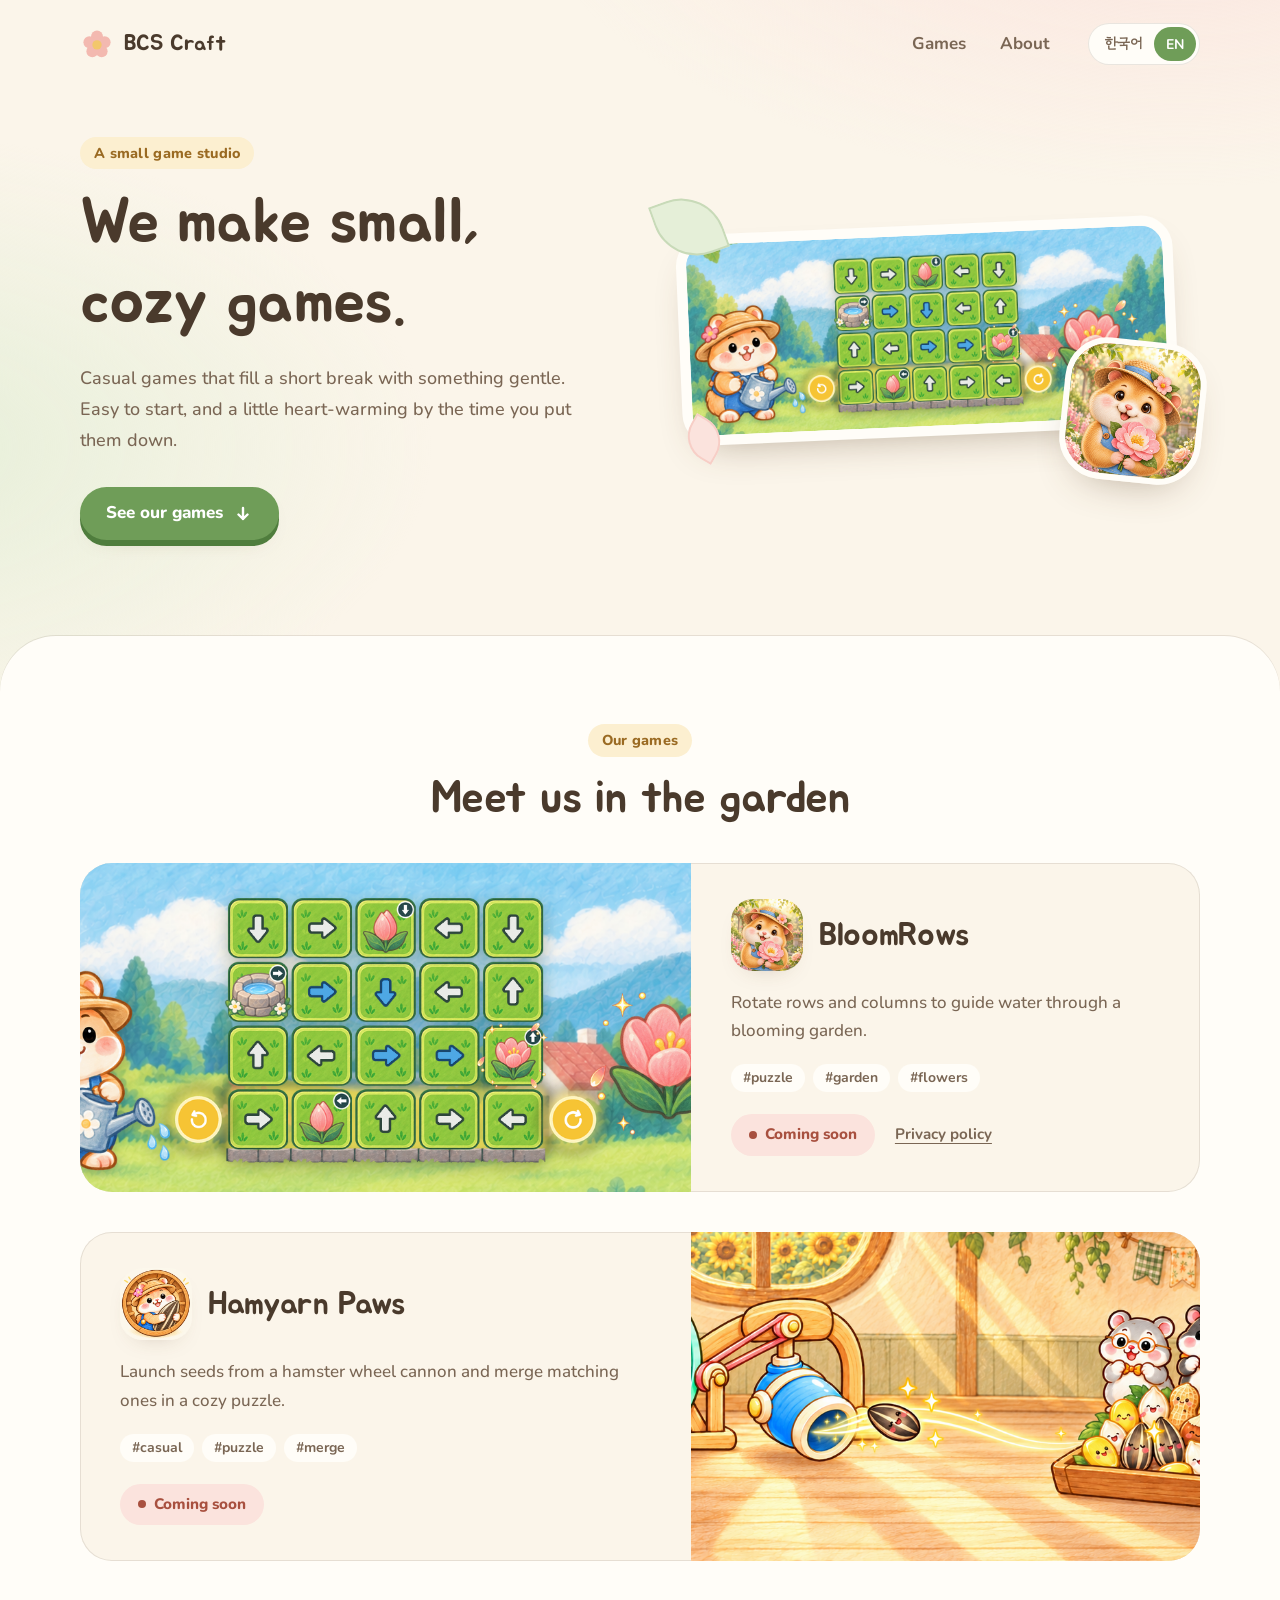
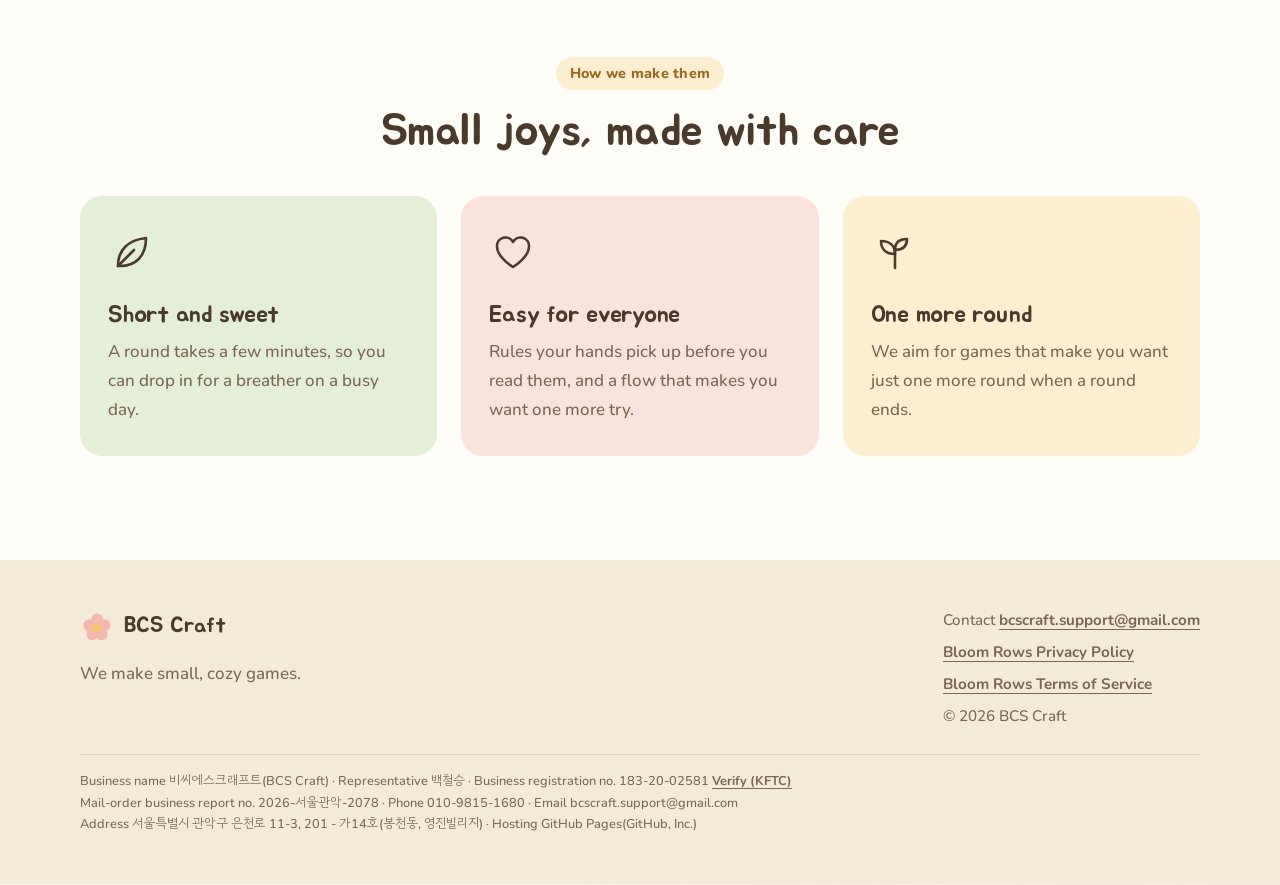
==== commit e81ae99b: "feat: Bloom Rows 개인정보처리방침 2026-11-09 개정 · 이용약관 · 계정·데이터 삭제 페이지 공개 - privacy.html: 서버 저장과 계정(앱 버전 1.0" ====
--- a/index.html
+++ b/index.html
@@ -124,6 +124,7 @@
         <ul class="site-footer__links">
           <li><span data-copy="footer.contact">문의</span> <a href="mailto:bcscraft.support@gmail.com">bcscraft.support@gmail.com</a></li>
           <li><a href="./bloomrows/privacy.html" data-copy="footer.privacy">Bloom Rows 개인정보처리방침</a></li>
+          <li><a href="./bloomrows/terms.html" data-copy="footer.terms">Bloom Rows 이용약관</a></li>
           <li>© <span id="current-year">2026</span> BCS Craft</li>
         </ul>
         <div class="site-footer__biz">
